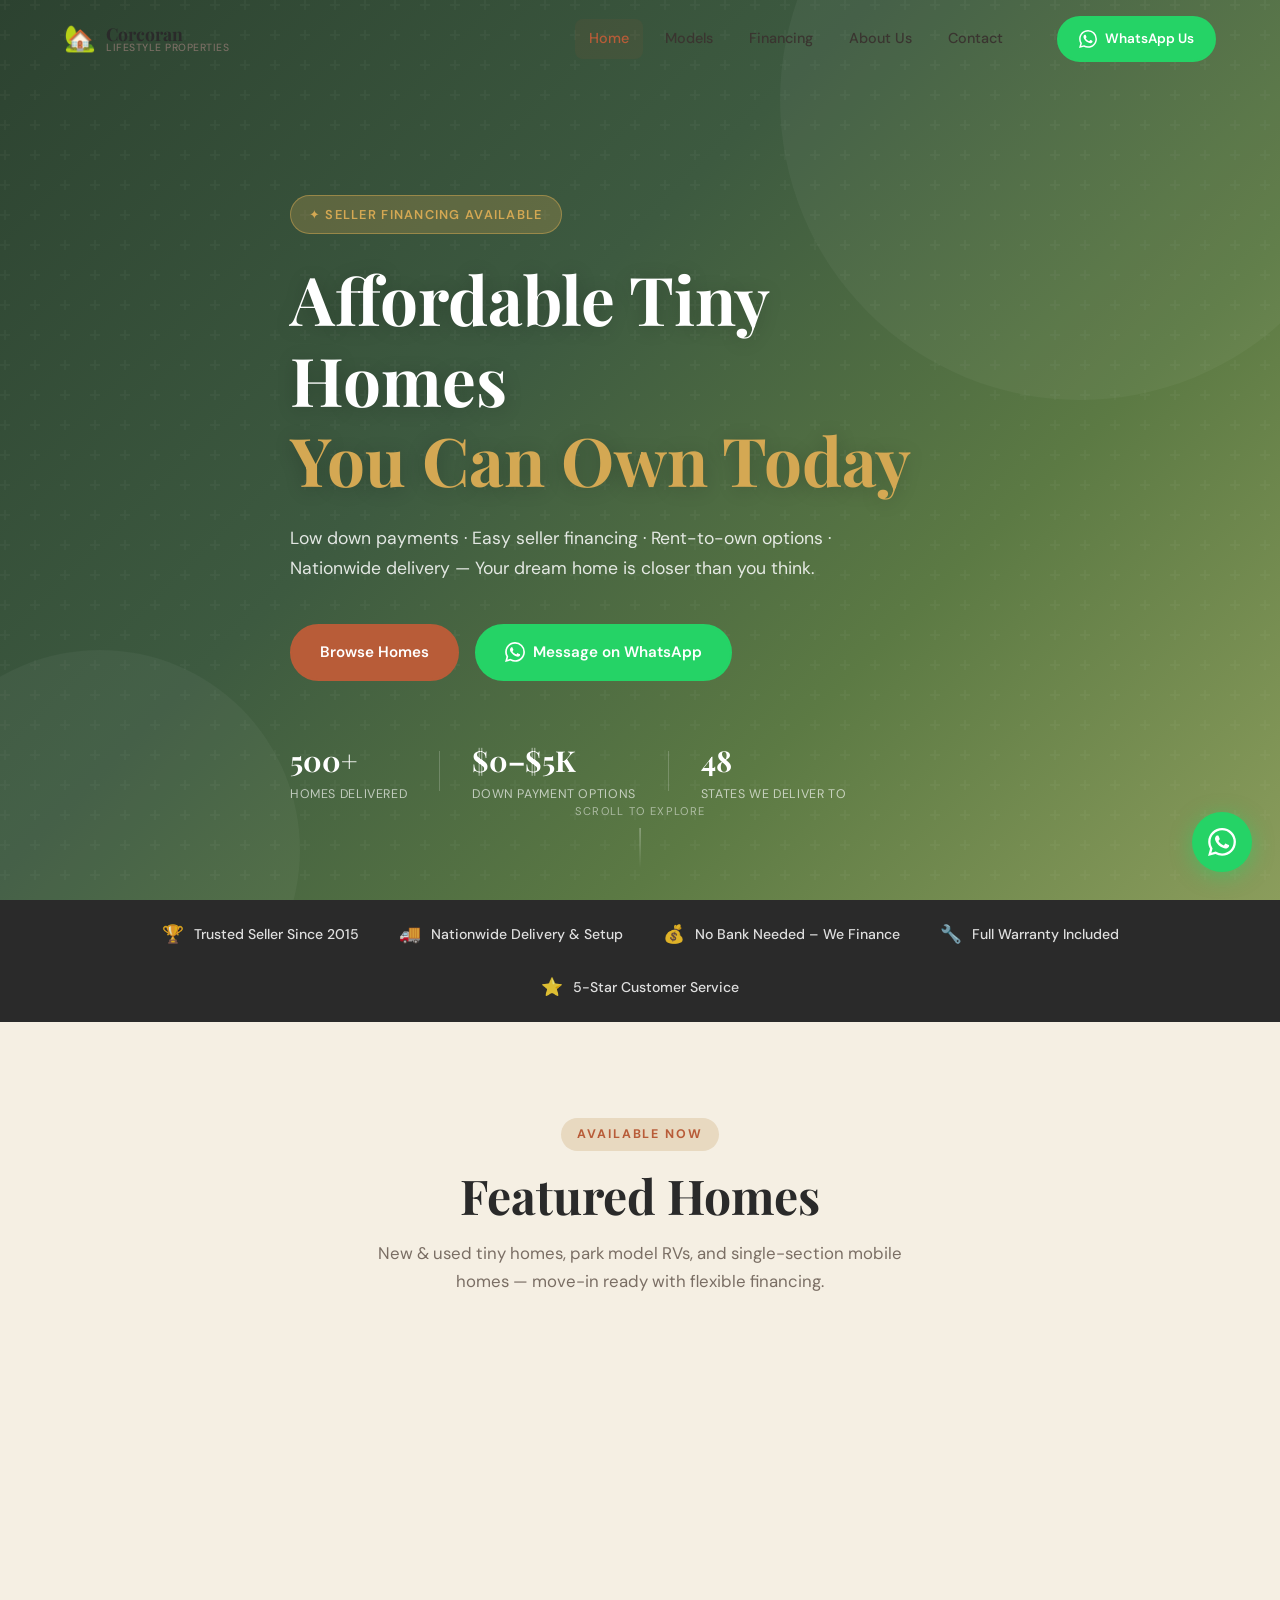
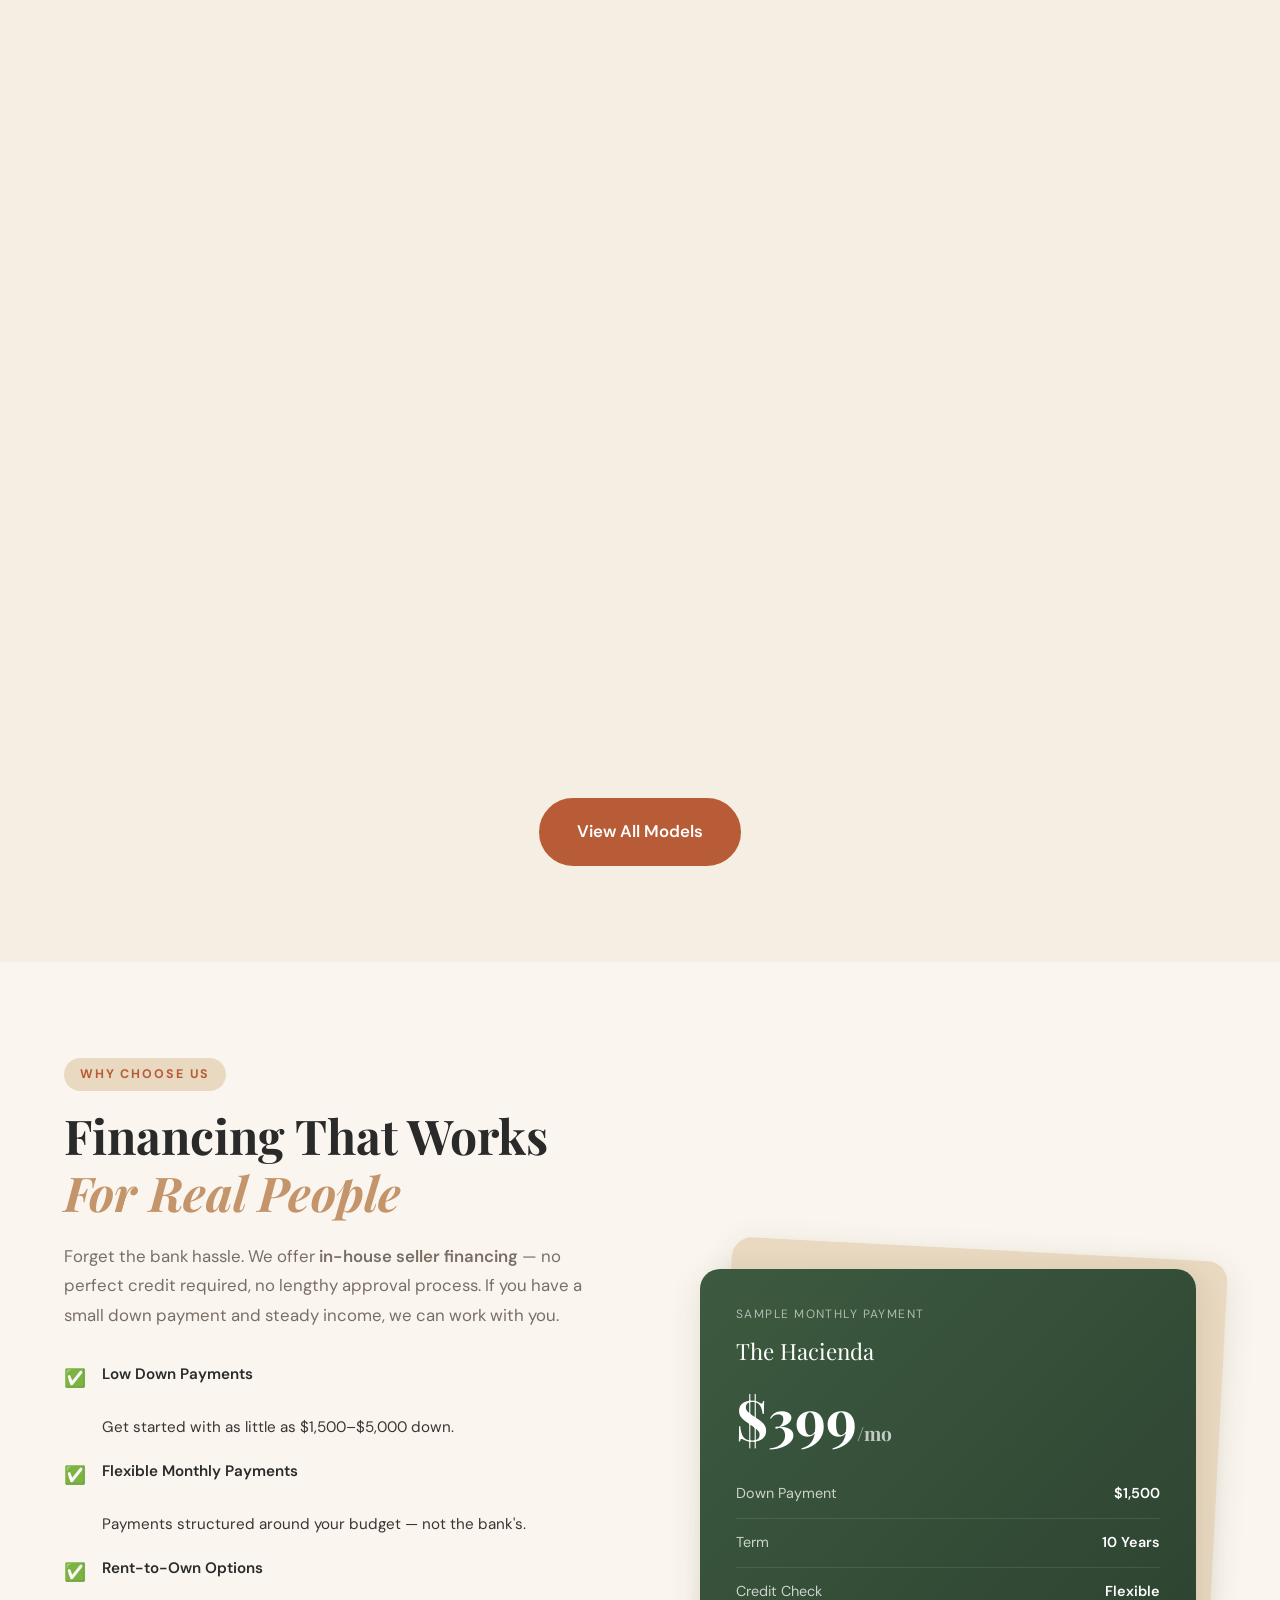
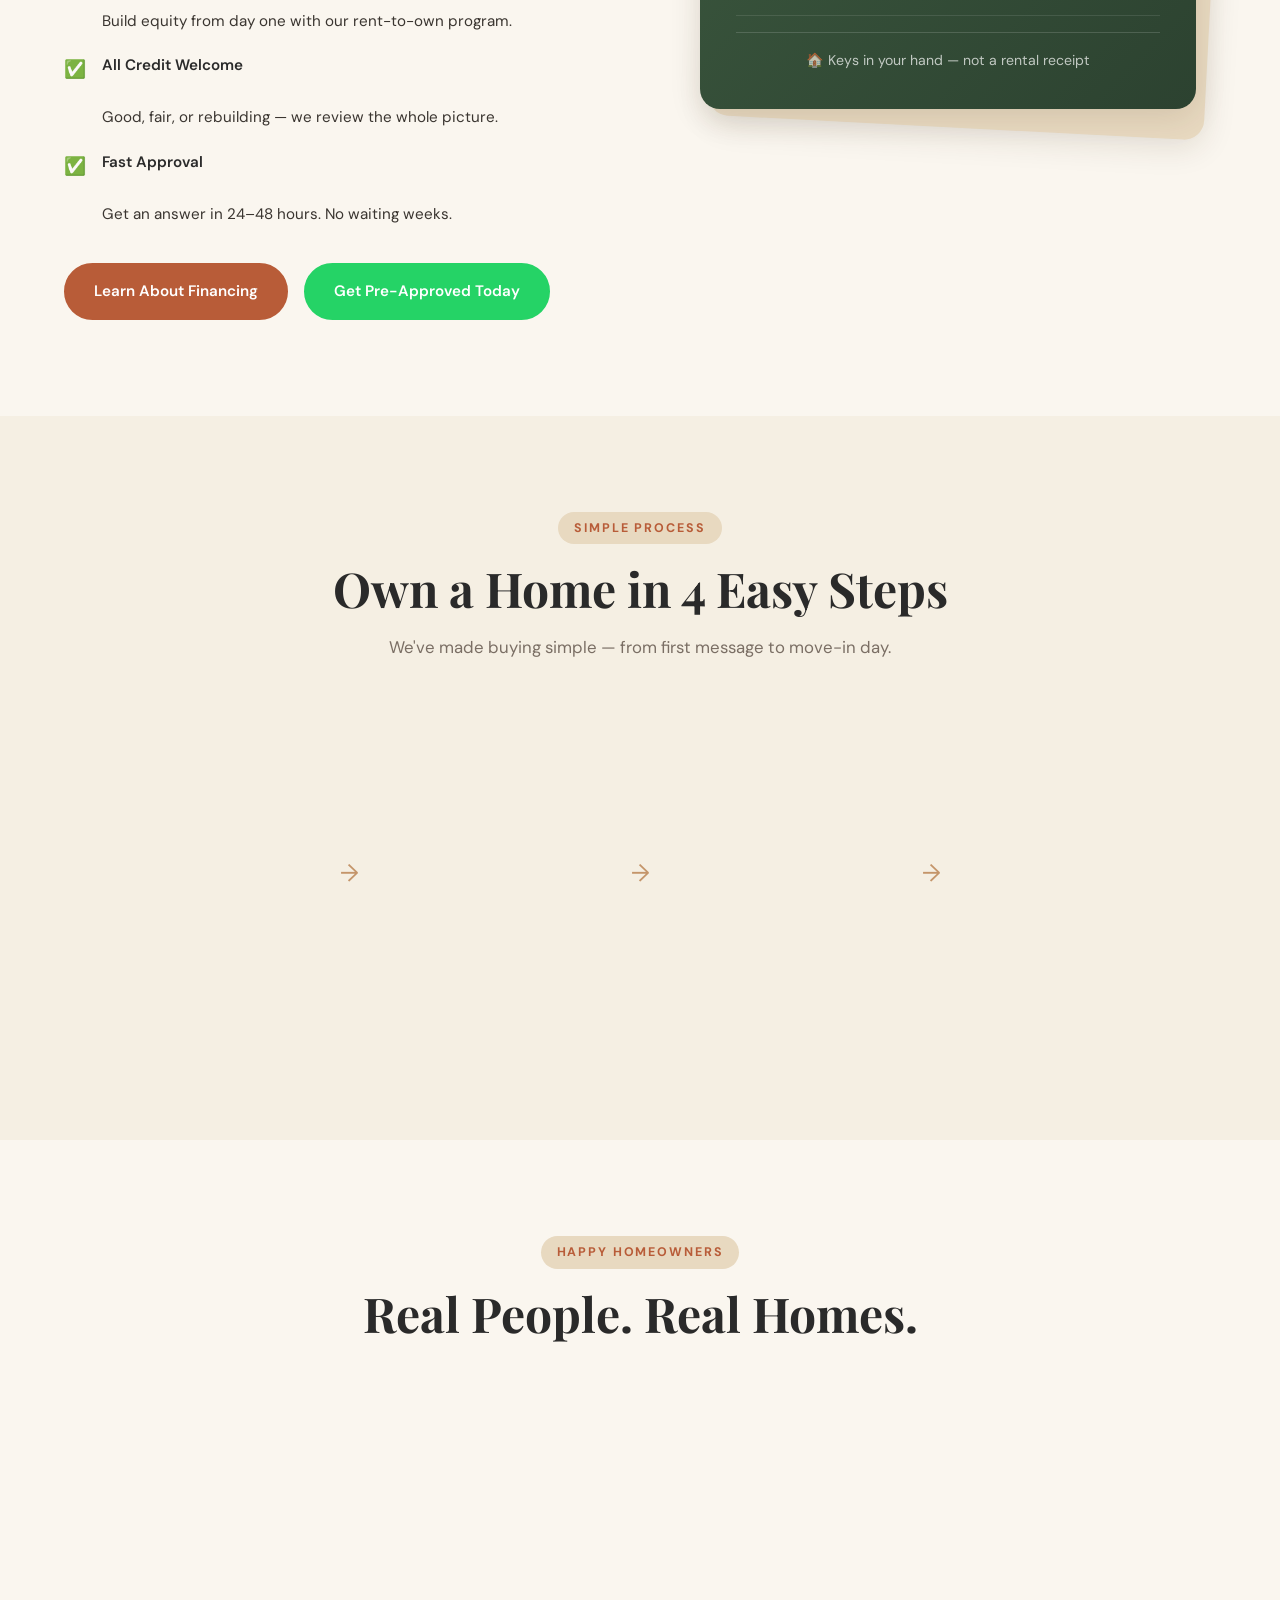
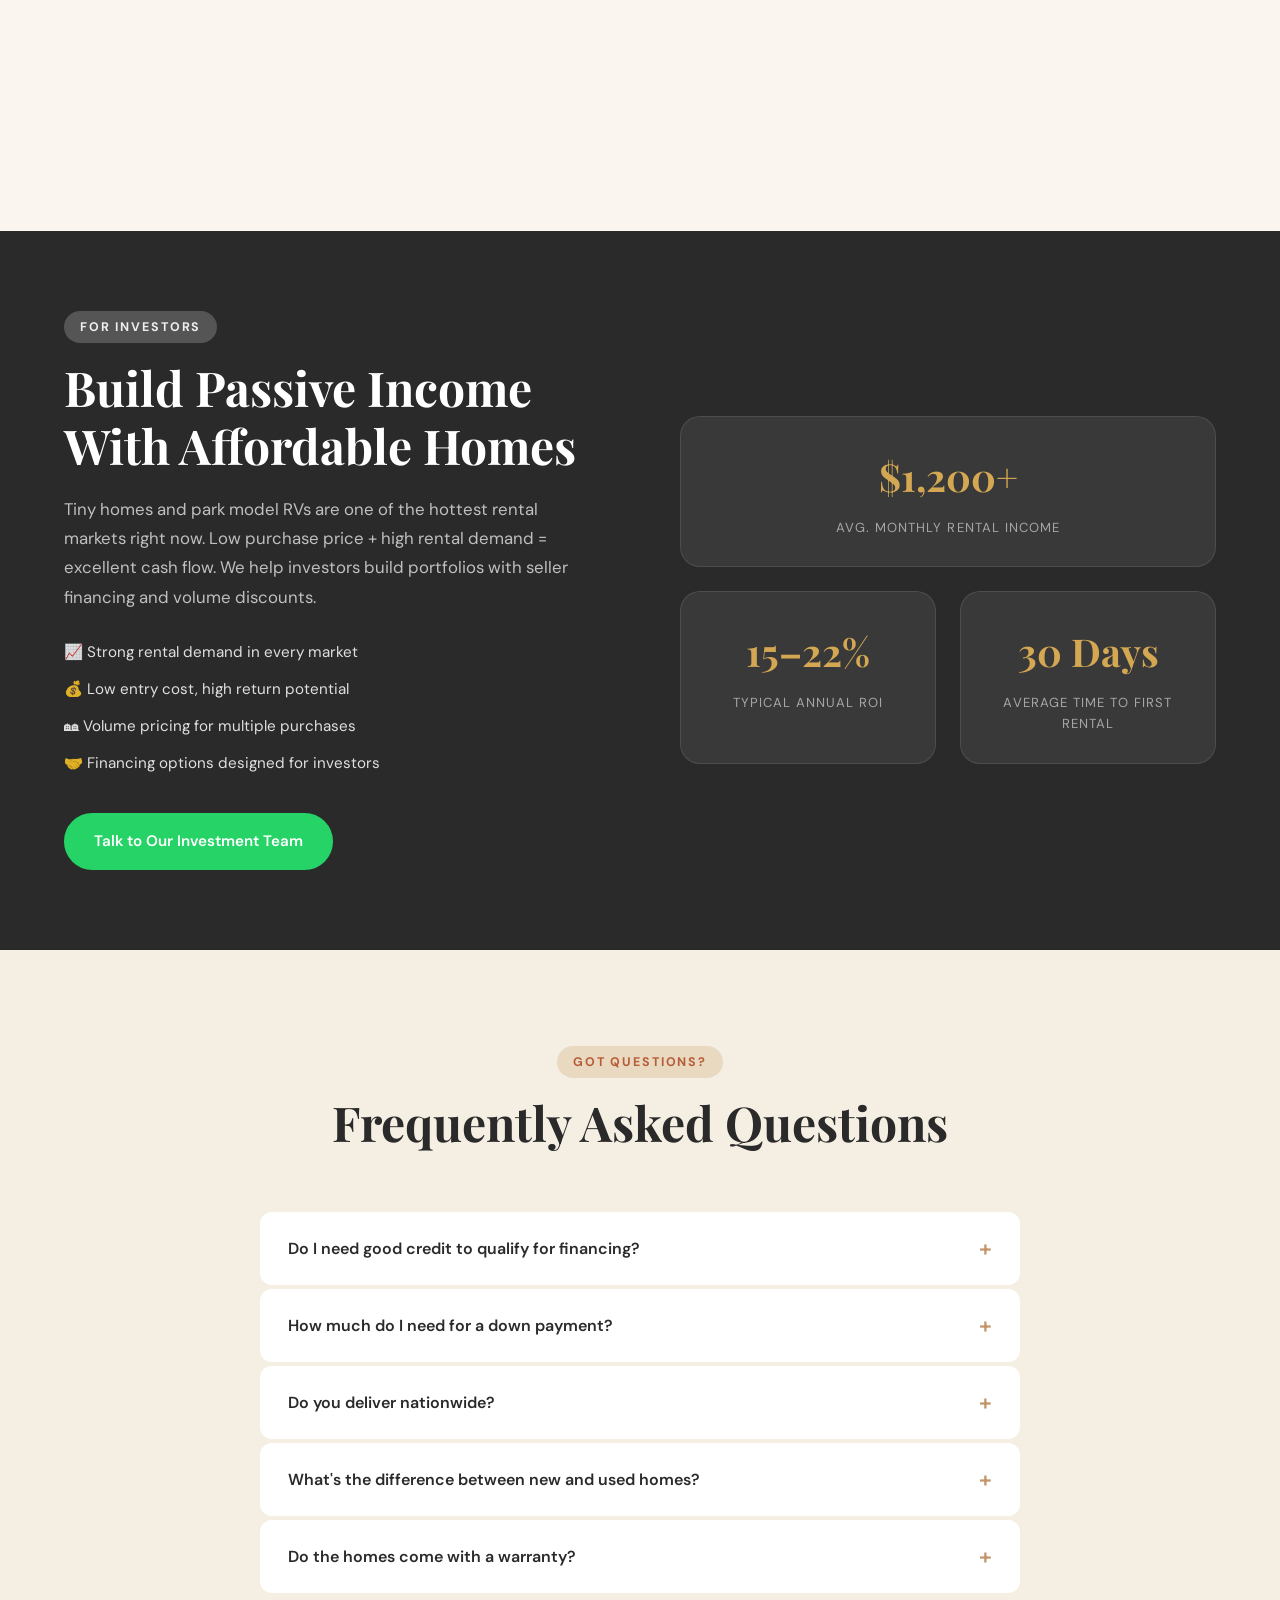
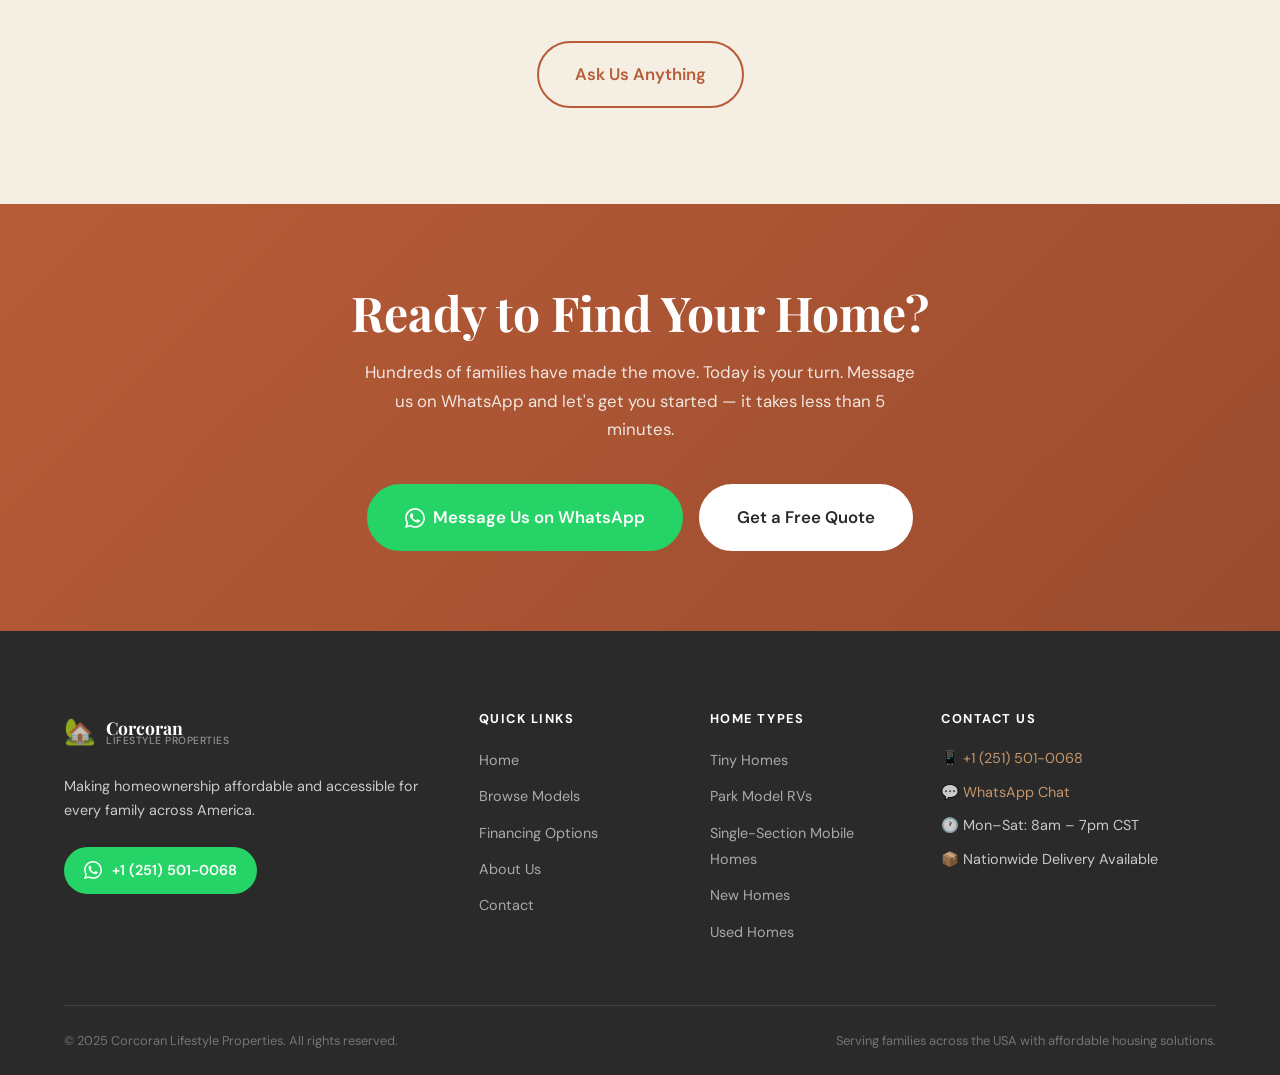
==== index.html @ 529909ed "Rename Index.html to index.html" ====
<!DOCTYPE html>
<html lang="en">
<head>
  <meta charset="UTF-8" />
  <meta name="viewport" content="width=device-width, initial-scale=1.0" />
  <title>Corcoran Lifestyle Properties – Affordable Tiny Homes & Mobile Homes</title>
  <meta name="description" content="Affordable tiny homes, park model RVs, and single-section mobile homes with low down payments, seller financing, and rent-to-own options. Nationwide delivery available." />
  <link rel="preconnect" href="https://fonts.googleapis.com" />
  <link rel="preconnect" href="https://fonts.gstatic.com" crossorigin />
  <link href="https://fonts.googleapis.com/css2?family=Playfair+Display:wght@700;900&family=DM+Sans:wght@300;400;500;600&display=swap" rel="stylesheet" />
  <link rel="stylesheet" href="style.css" />
</head>
<body>

<!-- NAV -->
<header class="nav-header" id="navbar">
  <div class="nav-inner">
    <a href="index.html" class="logo">
      <span class="logo-icon">🏡</span>
      <div class="logo-text">
        <span class="logo-main">Corcoran</span>
        <span class="logo-sub">Lifestyle Properties</span>
      </div>
    </a>
    <nav class="nav-links" id="navLinks">
      <a href="index.html" class="active">Home</a>
      <a href="models.html">Models</a>
      <a href="financing.html">Financing</a>
      <a href="about.html">About Us</a>
      <a href="contact.html">Contact</a>
    </nav>
    <a href="https://wa.me/12515010068" target="_blank" class="btn btn-wa nav-wa">
      <svg viewBox="0 0 24 24" fill="currentColor" width="18" height="18"><path d="M17.472 14.382c-.297-.149-1.758-.867-2.03-.967-.273-.099-.471-.148-.67.15-.197.297-.767.966-.94 1.164-.173.199-.347.223-.644.075-.297-.15-1.255-.463-2.39-1.475-.883-.788-1.48-1.761-1.653-2.059-.173-.297-.018-.458.13-.606.134-.133.298-.347.446-.52.149-.174.198-.298.298-.497.099-.198.05-.371-.025-.52-.075-.149-.669-1.612-.916-2.207-.242-.579-.487-.5-.669-.51-.173-.008-.371-.01-.57-.01-.198 0-.52.074-.792.372-.272.297-1.04 1.016-1.04 2.479 0 1.462 1.065 2.875 1.213 3.074.149.198 2.096 3.2 5.077 4.487.709.306 1.262.489 1.694.625.712.227 1.36.195 1.871.118.571-.085 1.758-.719 2.006-1.413.248-.694.248-1.289.173-1.413-.074-.124-.272-.198-.57-.347m-5.421 7.403h-.004a9.87 9.87 0 01-5.031-1.378l-.361-.214-3.741.982.998-3.648-.235-.374a9.86 9.86 0 01-1.51-5.26c.001-5.45 4.436-9.884 9.888-9.884 2.64 0 5.122 1.03 6.988 2.898a9.825 9.825 0 012.893 6.994c-.003 5.45-4.437 9.884-9.885 9.884m8.413-18.297A11.815 11.815 0 0012.05 0C5.495 0 .16 5.335.157 11.892c0 2.096.547 4.142 1.588 5.945L.057 24l6.305-1.654a11.882 11.882 0 005.683 1.448h.005c6.554 0 11.89-5.335 11.893-11.893a11.821 11.821 0 00-3.48-8.413z"/></svg>
      WhatsApp Us
    </a>
    <button class="hamburger" id="hamburger" aria-label="Menu">
      <span></span><span></span><span></span>
    </button>
  </div>
</header>

<!-- HERO -->
<section class="hero">
  <div class="hero-bg">
    <div class="hero-overlay"></div>
    <div class="hero-shapes">
      <div class="shape shape-1"></div>
      <div class="shape shape-2"></div>
    </div>
  </div>
  <div class="hero-content container">
    <div class="hero-badge">✦ Seller Financing Available</div>
    <h1 class="hero-title">Affordable Tiny Homes<br><span class="accent">You Can Own Today</span></h1>
    <p class="hero-sub">Low down payments · Easy seller financing · Rent-to-own options · Nationwide delivery — Your dream home is closer than you think.</p>
    <div class="hero-ctas">
      <a href="models.html" class="btn btn-primary">Browse Homes</a>
      <a href="https://wa.me/12515010068?text=Hi!%20I%27m%20interested%20in%20a%20home%20from%20Corcoran%20Lifestyle%20Properties." target="_blank" class="btn btn-wa">
        <svg viewBox="0 0 24 24" fill="currentColor" width="20" height="20"><path d="M17.472 14.382c-.297-.149-1.758-.867-2.03-.967-.273-.099-.471-.148-.67.15-.197.297-.767.966-.94 1.164-.173.199-.347.223-.644.075-.297-.15-1.255-.463-2.39-1.475-.883-.788-1.48-1.761-1.653-2.059-.173-.297-.018-.458.13-.606.134-.133.298-.347.446-.52.149-.174.198-.298.298-.497.099-.198.05-.371-.025-.52-.075-.149-.669-1.612-.916-2.207-.242-.579-.487-.5-.669-.51-.173-.008-.371-.01-.57-.01-.198 0-.52.074-.792.372-.272.297-1.04 1.016-1.04 2.479 0 1.462 1.065 2.875 1.213 3.074.149.198 2.096 3.2 5.077 4.487.709.306 1.262.489 1.694.625.712.227 1.36.195 1.871.118.571-.085 1.758-.719 2.006-1.413.248-.694.248-1.289.173-1.413-.074-.124-.272-.198-.57-.347m-5.421 7.403h-.004a9.87 9.87 0 01-5.031-1.378l-.361-.214-3.741.982.998-3.648-.235-.374a9.86 9.86 0 01-1.51-5.26c.001-5.45 4.436-9.884 9.888-9.884 2.64 0 5.122 1.03 6.988 2.898a9.825 9.825 0 012.893 6.994c-.003 5.45-4.437 9.884-9.885 9.884m8.413-18.297A11.815 11.815 0 0012.05 0C5.495 0 .16 5.335.157 11.892c0 2.096.547 4.142 1.588 5.945L.057 24l6.305-1.654a11.882 11.882 0 005.683 1.448h.005c6.554 0 11.89-5.335 11.893-11.893a11.821 11.821 0 00-3.48-8.413z"/></svg>
        Message on WhatsApp
      </a>
    </div>
    <div class="hero-stats">
      <div class="stat"><span class="stat-num">500+</span><span class="stat-label">Homes Delivered</span></div>
      <div class="stat-div"></div>
      <div class="stat"><span class="stat-num">$0–$5K</span><span class="stat-label">Down Payment Options</span></div>
      <div class="stat-div"></div>
      <div class="stat"><span class="stat-num">48</span><span class="stat-label">States We Deliver To</span></div>
    </div>
  </div>
  <div class="hero-scroll">
    <span>Scroll to explore</span>
    <div class="scroll-line"></div>
  </div>
</section>

<!-- TRUST BAR -->
<section class="trust-bar">
  <div class="container trust-grid">
    <div class="trust-item">
      <span class="trust-icon">🏆</span>
      <span>Trusted Seller Since 2015</span>
    </div>
    <div class="trust-item">
      <span class="trust-icon">🚚</span>
      <span>Nationwide Delivery & Setup</span>
    </div>
    <div class="trust-item">
      <span class="trust-icon">💰</span>
      <span>No Bank Needed – We Finance</span>
    </div>
    <div class="trust-item">
      <span class="trust-icon">🔧</span>
      <span>Full Warranty Included</span>
    </div>
    <div class="trust-item">
      <span class="trust-icon">⭐</span>
      <span>5-Star Customer Service</span>
    </div>
  </div>
</section>

<!-- FEATURED MODELS -->
<section class="section featured-section">
  <div class="container">
    <div class="section-header">
      <div class="section-tag">Available Now</div>
      <h2 class="section-title">Featured Homes</h2>
      <p class="section-sub">New & used tiny homes, park model RVs, and single-section mobile homes — move-in ready with flexible financing.</p>
    </div>
    <div class="models-grid">

      <div class="model-card" data-aos>
        <div class="model-img hacienda">
          <div class="model-badge">🔥 Best Seller</div>
          <div class="model-tag">Park Model RV</div>
        </div>
        <div class="model-body">
          <h3 class="model-name">The Hacienda</h3>
          <div class="model-specs">
            <span>📐 400 sq ft</span>
            <span>🛏 1–2 Bed</span>
            <span>🚿 1 Bath</span>
          </div>
          <div class="model-price-row">
            <div>
              <div class="model-price">From $42,900</div>
              <div class="model-finance">As low as <strong>$399/mo</strong></div>
            </div>
            <div class="model-down">$1,500 Down</div>
          </div>
          <a href="models.html#hacienda" class="btn btn-outline w-full">View Details</a>
        </div>
      </div>

      <div class="model-card" data-aos>
        <div class="model-img summit">
          <div class="model-badge new">✨ New Arrival</div>
          <div class="model-tag">Tiny Home</div>
        </div>
        <div class="model-body">
          <h3 class="model-name">The Summit</h3>
          <div class="model-specs">
            <span>📐 560 sq ft</span>
            <span>🛏 2 Bed</span>
            <span>🚿 1 Bath</span>
          </div>
          <div class="model-price-row">
            <div>
              <div class="model-price">From $59,500</div>
              <div class="model-finance">As low as <strong>$549/mo</strong></div>
            </div>
            <div class="model-down">$2,000 Down</div>
          </div>
          <a href="models.html#summit" class="btn btn-outline w-full">View Details</a>
        </div>
      </div>

      <div class="model-card" data-aos>
        <div class="model-img dream">
          <div class="model-tag">Tiny Home</div>
        </div>
        <div class="model-body">
          <h3 class="model-name">Dream Dwelling / Tannehill</h3>
          <div class="model-specs">
            <span>📐 480 sq ft</span>
            <span>🛏 1–2 Bed</span>
            <span>🚿 1 Bath</span>
          </div>
          <div class="model-price-row">
            <div>
              <div class="model-price">From $49,900</div>
              <div class="model-finance">As low as <strong>$459/mo</strong></div>
            </div>
            <div class="model-down">$1,500 Down</div>
          </div>
          <a href="models.html#dream" class="btn btn-outline w-full">View Details</a>
        </div>
      </div>

      <div class="model-card" data-aos>
        <div class="model-img sedona">
          <div class="model-badge deal">💎 Great Value</div>
          <div class="model-tag">Mobile Home</div>
        </div>
        <div class="model-body">
          <h3 class="model-name">Sedona</h3>
          <div class="model-specs">
            <span>📐 720 sq ft</span>
            <span>🛏 2–3 Bed</span>
            <span>🚿 2 Bath</span>
          </div>
          <div class="model-price-row">
            <div>
              <div class="model-price">From $74,900</div>
              <div class="model-finance">As low as <strong>$699/mo</strong></div>
            </div>
            <div class="model-down">$3,000 Down</div>
          </div>
          <a href="models.html#sedona" class="btn btn-outline w-full">View Details</a>
        </div>
      </div>

      <div class="model-card" data-aos>
        <div class="model-img haven">
          <div class="model-tag">Mobile Home</div>
        </div>
        <div class="model-body">
          <h3 class="model-name">Grand Haven 2</h3>
          <div class="model-specs">
            <span>📐 840 sq ft</span>
            <span>🛏 3 Bed</span>
            <span>🚿 2 Bath</span>
          </div>
          <div class="model-price-row">
            <div>
              <div class="model-price">From $89,900</div>
              <div class="model-finance">As low as <strong>$849/mo</strong></div>
            </div>
            <div class="model-down">$4,000 Down</div>
          </div>
          <a href="models.html#haven" class="btn btn-outline w-full">View Details</a>
        </div>
      </div>

      <div class="model-card cta-card" data-aos>
        <div class="cta-card-inner">
          <div class="cta-icon">🏡</div>
          <h3>Don't See What You Need?</h3>
          <p>We have more inventory and can source custom models. Message us and we'll find your perfect home.</p>
          <a href="https://wa.me/12515010068?text=Hi!%20I%27d%20like%20to%20see%20more%20home%20options." target="_blank" class="btn btn-wa">Chat on WhatsApp</a>
        </div>
      </div>

    </div>
    <div class="section-cta">
      <a href="models.html" class="btn btn-primary btn-lg">View All Models</a>
    </div>
  </div>
</section>

<!-- WHY SELLER FINANCE -->
<section class="section finance-section">
  <div class="container">
    <div class="finance-grid">
      <div class="finance-text">
        <div class="section-tag">Why Choose Us</div>
        <h2 class="section-title">Financing That Works<br><em>For Real People</em></h2>
        <p>Forget the bank hassle. We offer <strong>in-house seller financing</strong> — no perfect credit required, no lengthy approval process. If you have a small down payment and steady income, we can work with you.</p>
        <ul class="finance-list">
          <li>
            <span class="fi-icon">✅</span>
            <div><strong>Low Down Payments</strong><br>Get started with as little as $1,500–$5,000 down.</div>
          </li>
          <li>
            <span class="fi-icon">✅</span>
            <div><strong>Flexible Monthly Payments</strong><br>Payments structured around your budget — not the bank's.</div>
          </li>
          <li>
            <span class="fi-icon">✅</span>
            <div><strong>Rent-to-Own Options</strong><br>Build equity from day one with our rent-to-own program.</div>
          </li>
          <li>
            <span class="fi-icon">✅</span>
            <div><strong>All Credit Welcome</strong><br>Good, fair, or rebuilding — we review the whole picture.</div>
          </li>
          <li>
            <span class="fi-icon">✅</span>
            <div><strong>Fast Approval</strong><br>Get an answer in 24–48 hours. No waiting weeks.</div>
          </li>
        </ul>
        <div class="finance-ctas">
          <a href="financing.html" class="btn btn-primary">Learn About Financing</a>
          <a href="https://wa.me/12515010068?text=Hi!%20I%27d%20like%20to%20get%20pre-approved." target="_blank" class="btn btn-wa">Get Pre-Approved Today</a>
        </div>
      </div>
      <div class="finance-visual">
        <div class="finance-card-stack">
          <div class="fc fc-back"></div>
          <div class="fc fc-main">
            <div class="fc-label">Sample Monthly Payment</div>
            <div class="fc-home">The Hacienda</div>
            <div class="fc-amount">$399<span>/mo</span></div>
            <div class="fc-row"><span>Down Payment</span><strong>$1,500</strong></div>
            <div class="fc-row"><span>Term</span><strong>10 Years</strong></div>
            <div class="fc-row"><span>Credit Check</span><strong>Flexible</strong></div>
            <div class="fc-divider"></div>
            <div class="fc-note">🏠 Keys in your hand — not a rental receipt</div>
          </div>
        </div>
      </div>
    </div>
  </div>
</section>

<!-- HOW IT WORKS -->
<section class="section how-section">
  <div class="container">
    <div class="section-header">
      <div class="section-tag">Simple Process</div>
      <h2 class="section-title">Own a Home in 4 Easy Steps</h2>
      <p class="section-sub">We've made buying simple — from first message to move-in day.</p>
    </div>
    <div class="steps-grid">
      <div class="step" data-aos>
        <div class="step-num">01</div>
        <div class="step-icon">💬</div>
        <h3>Message Us</h3>
        <p>Reach out on WhatsApp or fill out our contact form. Tell us your budget and what you're looking for.</p>
      </div>
      <div class="step-arrow">→</div>
      <div class="step" data-aos>
        <div class="step-num">02</div>
        <div class="step-icon">🏡</div>
        <h3>Choose Your Home</h3>
        <p>Browse our inventory or let us source your ideal model. We'll walk you through every option.</p>
      </div>
      <div class="step-arrow">→</div>
      <div class="step" data-aos>
        <div class="step-num">03</div>
        <div class="step-icon">📝</div>
        <h3>Get Approved</h3>
        <p>Quick and easy approval process. We work with all credit situations and get back to you fast.</p>
      </div>
      <div class="step-arrow">→</div>
      <div class="step" data-aos>
        <div class="step-num">04</div>
        <div class="step-icon">🚚</div>
        <h3>Delivery & Move In</h3>
        <p>We handle delivery and setup. Your home arrives ready for you to move in and start living.</p>
      </div>
    </div>
  </div>
</section>

<!-- TESTIMONIALS -->
<section class="section testimonials-section">
  <div class="container">
    <div class="section-header">
      <div class="section-tag">Happy Homeowners</div>
      <h2 class="section-title">Real People. Real Homes.</h2>
    </div>
    <div class="testimonials-grid">
      <div class="tcard" data-aos>
        <div class="tcard-stars">★★★★★</div>
        <p class="tcard-text">"I never thought I could own a home with my credit situation. Corcoran worked with me, got me a great monthly payment, and my Hacienda was delivered in 3 weeks. Life-changing!"</p>
        <div class="tcard-author">
          <div class="tcard-avatar">MR</div>
          <div>
            <strong>Maria R.</strong>
            <span>First-Time Homeowner, Texas</span>
          </div>
        </div>
      </div>
      <div class="tcard" data-aos>
        <div class="tcard-stars">★★★★★</div>
        <p class="tcard-text">"Bought two homes from Corcoran for rental income. The seller financing made it possible to invest without a big bank loan. Already cash-flowing! The team is amazing."</p>
        <div class="tcard-author">
          <div class="tcard-avatar">DJ</div>
          <div>
            <strong>Derek J.</strong>
            <span>Real Estate Investor, Florida</span>
          </div>
        </div>
      </div>
      <div class="tcard" data-aos>
        <div class="tcard-stars">★★★★★</div>
        <p class="tcard-text">"The rent-to-own program was perfect for our family. We put down $2,000 and moved into our Summit model the same month. Couldn't be happier with how smooth the process was."</p>
        <div class="tcard-author">
          <div class="tcard-avatar">SL</div>
          <div>
            <strong>Sarah L.</strong>
            <span>Family of 4, Alabama</span>
          </div>
        </div>
      </div>
    </div>
  </div>
</section>

<!-- INVESTOR CALLOUT -->
<section class="section investor-section">
  <div class="container">
    <div class="investor-inner">
      <div class="investor-content">
        <div class="section-tag light">For Investors</div>
        <h2>Build Passive Income<br>With Affordable Homes</h2>
        <p>Tiny homes and park model RVs are one of the hottest rental markets right now. Low purchase price + high rental demand = excellent cash flow. We help investors build portfolios with seller financing and volume discounts.</p>
        <ul class="investor-list">
          <li>📈 Strong rental demand in every market</li>
          <li>💰 Low entry cost, high return potential</li>
          <li>🏘 Volume pricing for multiple purchases</li>
          <li>🤝 Financing options designed for investors</li>
        </ul>
        <a href="https://wa.me/12515010068?text=Hi!%20I%27m%20an%20investor%20interested%20in%20multiple%20homes." target="_blank" class="btn btn-wa">Talk to Our Investment Team</a>
      </div>
      <div class="investor-nums">
        <div class="inv-num">
          <div class="inv-val">$1,200+</div>
          <div class="inv-label">Avg. Monthly Rental Income</div>
        </div>
        <div class="inv-num">
          <div class="inv-val">15–22%</div>
          <div class="inv-label">Typical Annual ROI</div>
        </div>
        <div class="inv-num">
          <div class="inv-val">30 Days</div>
          <div class="inv-label">Average Time to First Rental</div>
        </div>
      </div>
    </div>
  </div>
</section>

<!-- FAQ SNIPPET -->
<section class="section faq-section">
  <div class="container">
    <div class="section-header">
      <div class="section-tag">Got Questions?</div>
      <h2 class="section-title">Frequently Asked Questions</h2>
    </div>
    <div class="faq-list">
      <div class="faq-item">
        <button class="faq-q">Do I need good credit to qualify for financing?</button>
        <div class="faq-a">No! We welcome all credit situations — good, fair, or rebuilding. We look at your full financial picture, not just a credit score. Many of our happiest customers started with challenged credit.</div>
      </div>
      <div class="faq-item">
        <button class="faq-q">How much do I need for a down payment?</button>
        <div class="faq-a">Down payments typically start at $1,500 to $5,000 depending on the model and purchase price. We also offer rent-to-own programs where applicable. Contact us to discuss your specific situation.</div>
      </div>
      <div class="faq-item">
        <button class="faq-q">Do you deliver nationwide?</button>
        <div class="faq-a">Yes! We deliver to 48 states across the USA. Our team handles all the logistics — delivery, placement, and setup — so you don't have to worry about a thing.</div>
      </div>
      <div class="faq-item">
        <button class="faq-q">What's the difference between new and used homes?</button>
        <div class="faq-a">New homes come with full manufacturer warranties and the latest features. Used homes offer great value at lower price points — all our used homes are inspected and reconditioned before sale. Both can be financed through us.</div>
      </div>
      <div class="faq-item">
        <button class="faq-q">Do the homes come with a warranty?</button>
        <div class="faq-a">Yes. New homes include manufacturer warranties covering structure, systems, and appliances. We also provide our own Corcoran quality guarantee on every home we sell.</div>
      </div>
    </div>
    <div class="section-cta">
      <a href="contact.html" class="btn btn-outline btn-lg">Ask Us Anything</a>
    </div>
  </div>
</section>

<!-- CTA BANNER -->
<section class="cta-banner">
  <div class="container">
    <div class="cta-banner-inner">
      <h2>Ready to Find Your Home?</h2>
      <p>Hundreds of families have made the move. Today is your turn. Message us on WhatsApp and let's get you started — it takes less than 5 minutes.</p>
      <div class="cta-banner-btns">
        <a href="https://wa.me/12515010068?text=Hi!%20I%27m%20ready%20to%20find%20my%20home%20with%20Corcoran%20Lifestyle%20Properties." target="_blank" class="btn btn-wa btn-lg">
          <svg viewBox="0 0 24 24" fill="currentColor" width="20" height="20"><path d="M17.472 14.382c-.297-.149-1.758-.867-2.03-.967-.273-.099-.471-.148-.67.15-.197.297-.767.966-.94 1.164-.173.199-.347.223-.644.075-.297-.15-1.255-.463-2.39-1.475-.883-.788-1.48-1.761-1.653-2.059-.173-.297-.018-.458.13-.606.134-.133.298-.347.446-.52.149-.174.198-.298.298-.497.099-.198.05-.371-.025-.52-.075-.149-.669-1.612-.916-2.207-.242-.579-.487-.5-.669-.51-.173-.008-.371-.01-.57-.01-.198 0-.52.074-.792.372-.272.297-1.04 1.016-1.04 2.479 0 1.462 1.065 2.875 1.213 3.074.149.198 2.096 3.2 5.077 4.487.709.306 1.262.489 1.694.625.712.227 1.36.195 1.871.118.571-.085 1.758-.719 2.006-1.413.248-.694.248-1.289.173-1.413-.074-.124-.272-.198-.57-.347m-5.421 7.403h-.004a9.87 9.87 0 01-5.031-1.378l-.361-.214-3.741.982.998-3.648-.235-.374a9.86 9.86 0 01-1.51-5.26c.001-5.45 4.436-9.884 9.888-9.884 2.64 0 5.122 1.03 6.988 2.898a9.825 9.825 0 012.893 6.994c-.003 5.45-4.437 9.884-9.885 9.884m8.413-18.297A11.815 11.815 0 0012.05 0C5.495 0 .16 5.335.157 11.892c0 2.096.547 4.142 1.588 5.945L.057 24l6.305-1.654a11.882 11.882 0 005.683 1.448h.005c6.554 0 11.89-5.335 11.893-11.893a11.821 11.821 0 00-3.48-8.413z"/></svg>
          Message Us on WhatsApp
        </a>
        <a href="contact.html" class="btn btn-light btn-lg">Get a Free Quote</a>
      </div>
    </div>
  </div>
</section>

<!-- FOOTER -->
<footer class="footer">
  <div class="container">
    <div class="footer-grid">
      <div class="footer-brand">
        <a href="index.html" class="logo">
          <span class="logo-icon">🏡</span>
          <div class="logo-text">
            <span class="logo-main">Corcoran</span>
            <span class="logo-sub">Lifestyle Properties</span>
          </div>
        </a>
        <p>Making homeownership affordable and accessible for every family across America.</p>
        <a href="https://wa.me/12515010068" target="_blank" class="footer-wa">
          <svg viewBox="0 0 24 24" fill="currentColor" width="18" height="18"><path d="M17.472 14.382c-.297-.149-1.758-.867-2.03-.967-.273-.099-.471-.148-.67.15-.197.297-.767.966-.94 1.164-.173.199-.347.223-.644.075-.297-.15-1.255-.463-2.39-1.475-.883-.788-1.48-1.761-1.653-2.059-.173-.297-.018-.458.13-.606.134-.133.298-.347.446-.52.149-.174.198-.298.298-.497.099-.198.05-.371-.025-.52-.075-.149-.669-1.612-.916-2.207-.242-.579-.487-.5-.669-.51-.173-.008-.371-.01-.57-.01-.198 0-.52.074-.792.372-.272.297-1.04 1.016-1.04 2.479 0 1.462 1.065 2.875 1.213 3.074.149.198 2.096 3.2 5.077 4.487.709.306 1.262.489 1.694.625.712.227 1.36.195 1.871.118.571-.085 1.758-.719 2.006-1.413.248-.694.248-1.289.173-1.413-.074-.124-.272-.198-.57-.347m-5.421 7.403h-.004a9.87 9.87 0 01-5.031-1.378l-.361-.214-3.741.982.998-3.648-.235-.374a9.86 9.86 0 01-1.51-5.26c.001-5.45 4.436-9.884 9.888-9.884 2.64 0 5.122 1.03 6.988 2.898a9.825 9.825 0 012.893 6.994c-.003 5.45-4.437 9.884-9.885 9.884m8.413-18.297A11.815 11.815 0 0012.05 0C5.495 0 .16 5.335.157 11.892c0 2.096.547 4.142 1.588 5.945L.057 24l6.305-1.654a11.882 11.882 0 005.683 1.448h.005c6.554 0 11.89-5.335 11.893-11.893a11.821 11.821 0 00-3.48-8.413z"/></svg>
          +1 (251) 501-0068
        </a>
      </div>
      <div class="footer-links">
        <h4>Quick Links</h4>
        <ul>
          <li><a href="index.html">Home</a></li>
          <li><a href="models.html">Browse Models</a></li>
          <li><a href="financing.html">Financing Options</a></li>
          <li><a href="about.html">About Us</a></li>
          <li><a href="contact.html">Contact</a></li>
        </ul>
      </div>
      <div class="footer-links">
        <h4>Home Types</h4>
        <ul>
          <li><a href="models.html">Tiny Homes</a></li>
          <li><a href="models.html">Park Model RVs</a></li>
          <li><a href="models.html">Single-Section Mobile Homes</a></li>
          <li><a href="models.html">New Homes</a></li>
          <li><a href="models.html">Used Homes</a></li>
        </ul>
      </div>
      <div class="footer-contact">
        <h4>Contact Us</h4>
        <p>📱 <a href="tel:+12515010068">+1 (251) 501-0068</a></p>
        <p>💬 <a href="https://wa.me/12515010068" target="_blank">WhatsApp Chat</a></p>
        <p>🕐 Mon–Sat: 8am – 7pm CST</p>
        <p>📦 Nationwide Delivery Available</p>
      </div>
    </div>
    <div class="footer-bottom">
      <p>© 2025 Corcoran Lifestyle Properties. All rights reserved.</p>
      <p>Serving families across the USA with affordable housing solutions.</p>
    </div>
  </div>
</footer>

<!-- WhatsApp Float -->
<a href="https://wa.me/12515010068?text=Hi!%20I%27m%20interested%20in%20a%20home%20from%20Corcoran%20Lifestyle%20Properties." target="_blank" class="wa-float" aria-label="Chat on WhatsApp">
  <svg viewBox="0 0 24 24" fill="currentColor" width="28" height="28"><path d="M17.472 14.382c-.297-.149-1.758-.867-2.03-.967-.273-.099-.471-.148-.67.15-.197.297-.767.966-.94 1.164-.173.199-.347.223-.644.075-.297-.15-1.255-.463-2.39-1.475-.883-.788-1.48-1.761-1.653-2.059-.173-.297-.018-.458.13-.606.134-.133.298-.347.446-.52.149-.174.198-.298.298-.497.099-.198.05-.371-.025-.52-.075-.149-.669-1.612-.916-2.207-.242-.579-.487-.5-.669-.51-.173-.008-.371-.01-.57-.01-.198 0-.52.074-.792.372-.272.297-1.04 1.016-1.04 2.479 0 1.462 1.065 2.875 1.213 3.074.149.198 2.096 3.2 5.077 4.487.709.306 1.262.489 1.694.625.712.227 1.36.195 1.871.118.571-.085 1.758-.719 2.006-1.413.248-.694.248-1.289.173-1.413-.074-.124-.272-.198-.57-.347m-5.421 7.403h-.004a9.87 9.87 0 01-5.031-1.378l-.361-.214-3.741.982.998-3.648-.235-.374a9.86 9.86 0 01-1.51-5.26c.001-5.45 4.436-9.884 9.888-9.884 2.64 0 5.122 1.03 6.988 2.898a9.825 9.825 0 012.893 6.994c-.003 5.45-4.437 9.884-9.885 9.884m8.413-18.297A11.815 11.815 0 0012.05 0C5.495 0 .16 5.335.157 11.892c0 2.096.547 4.142 1.588 5.945L.057 24l6.305-1.654a11.882 11.882 0 005.683 1.448h.005c6.554 0 11.89-5.335 11.893-11.893a11.821 11.821 0 00-3.48-8.413z"/></svg>
  <span class="wa-float-tooltip">Chat with us!</span>
</a>

<script src="main.js"></script>
</body>
</html>
---- style.css ----
/* ==============================
   CORCORAN LIFESTYLE PROPERTIES
   Main Stylesheet
   ============================== */

/* CSS VARIABLES */
:root {
  --cream:     #FAF6EF;
  --warm-bg:   #F5EFE3;
  --sand:      #E8D9C0;
  --clay:      #C4956A;
  --rust:      #B85C38;
  --forest:    #3D5A40;
  --dark-green:#2C4230;
  --charcoal:  #2A2A2A;
  --text:      #3A3530;
  --text-muted:#7A6E64;
  --white:     #FFFFFF;
  --wa-green:  #25D366;
  --wa-dark:   #128C7E;
  --gold:      #D4A853;

  --font-display: 'Playfair Display', Georgia, serif;
  --font-body:    'DM Sans', system-ui, sans-serif;

  --shadow-sm: 0 2px 8px rgba(60,40,20,0.08);
  --shadow-md: 0 8px 32px rgba(60,40,20,0.12);
  --shadow-lg: 0 16px 56px rgba(60,40,20,0.18);

  --radius:    12px;
  --radius-lg: 20px;
  --transition: 0.3s cubic-bezier(0.4,0,0.2,1);
}

/* RESET & BASE */
*, *::before, *::after { box-sizing: border-box; margin: 0; padding: 0; }

html { scroll-behavior: smooth; font-size: 16px; }

body {
  font-family: var(--font-body);
  background: var(--cream);
  color: var(--text);
  line-height: 1.65;
  overflow-x: hidden;
}

img { max-width: 100%; display: block; }
a { text-decoration: none; color: inherit; }
ul { list-style: none; }

.container {
  max-width: 1200px;
  margin: 0 auto;
  padding: 0 24px;
}

.section { padding: 96px 0; }

/* TYPOGRAPHY */
h1, h2, h3, h4 { font-family: var(--font-display); line-height: 1.2; }
h1 { font-size: clamp(2.4rem, 6vw, 4.2rem); }
h2 { font-size: clamp(1.8rem, 4vw, 3rem); }
h3 { font-size: clamp(1.2rem, 2.5vw, 1.5rem); }

em { font-style: italic; color: var(--clay); }
strong { font-weight: 600; }

.accent { color: var(--rust); }

/* BUTTONS */
.btn {
  display: inline-flex;
  align-items: center;
  gap: 8px;
  padding: 14px 28px;
  border-radius: 50px;
  font-family: var(--font-body);
  font-size: 0.95rem;
  font-weight: 600;
  cursor: pointer;
  transition: var(--transition);
  border: 2px solid transparent;
  white-space: nowrap;
}

.btn-primary {
  background: var(--rust);
  color: var(--white);
  border-color: var(--rust);
}
.btn-primary:hover { background: #9A4C2E; border-color: #9A4C2E; transform: translateY(-2px); box-shadow: 0 8px 24px rgba(184,92,56,0.35); }

.btn-wa {
  background: var(--wa-green);
  color: var(--white);
  border-color: var(--wa-green);
}
.btn-wa:hover { background: var(--wa-dark); border-color: var(--wa-dark); transform: translateY(-2px); box-shadow: 0 8px 24px rgba(37,211,102,0.35); }

.btn-outline {
  background: transparent;
  color: var(--rust);
  border-color: var(--rust);
}
.btn-outline:hover { background: var(--rust); color: var(--white); transform: translateY(-2px); }

.btn-light {
  background: var(--white);
  color: var(--charcoal);
  border-color: var(--white);
}
.btn-light:hover { background: var(--cream); transform: translateY(-2px); }

.btn-lg { padding: 18px 36px; font-size: 1.05rem; }
.w-full { width: 100%; justify-content: center; }

/* SECTION HEADER */
.section-header { text-align: center; margin-bottom: 60px; }
.section-tag {
  display: inline-block;
  background: var(--sand);
  color: var(--rust);
  font-size: 0.78rem;
  font-weight: 700;
  letter-spacing: 0.15em;
  text-transform: uppercase;
  padding: 6px 16px;
  border-radius: 50px;
  margin-bottom: 16px;
}
.section-tag.light { background: rgba(255,255,255,0.2); color: rgba(255,255,255,0.9); }
.section-title { color: var(--charcoal); margin-bottom: 16px; }
.section-sub { color: var(--text-muted); max-width: 580px; margin: 0 auto; font-size: 1.05rem; }
.section-cta { text-align: center; margin-top: 48px; }

/* ========================
   NAVIGATION
   ======================== */
.nav-header {
  position: fixed;
  top: 0; left: 0; right: 0;
  z-index: 100;
  padding: 16px 0;
  transition: var(--transition);
  background: transparent;
}
.nav-header.scrolled {
  background: rgba(250,246,239,0.96);
  backdrop-filter: blur(12px);
  box-shadow: var(--shadow-sm);
  padding: 12px 0;
}
.nav-inner {
  max-width: 1200px;
  margin: 0 auto;
  padding: 0 24px;
  display: flex;
  align-items: center;
  gap: 32px;
}
.logo {
  display: flex;
  align-items: center;
  gap: 10px;
  flex-shrink: 0;
}
.logo-icon { font-size: 1.6rem; }
.logo-text { display: flex; flex-direction: column; line-height: 1; }
.logo-main {
  font-family: var(--font-display);
  font-size: 1.1rem;
  font-weight: 700;
  color: var(--charcoal);
}
.logo-sub {
  font-size: 0.65rem;
  font-weight: 500;
  color: var(--text-muted);
  letter-spacing: 0.05em;
  text-transform: uppercase;
}
.nav-links {
  display: flex;
  align-items: center;
  gap: 8px;
  margin-left: auto;
}
.nav-links a {
  padding: 8px 14px;
  font-size: 0.9rem;
  font-weight: 500;
  color: var(--text);
  border-radius: 8px;
  transition: var(--transition);
}
.nav-links a:hover, .nav-links a.active {
  color: var(--rust);
  background: rgba(184,92,56,0.08);
}
.nav-wa { margin-left: 8px; font-size: 0.85rem; padding: 10px 20px; }

.hamburger {
  display: none;
  flex-direction: column;
  gap: 5px;
  background: none;
  border: none;
  cursor: pointer;
  padding: 8px;
  margin-left: auto;
}
.hamburger span {
  display: block;
  width: 24px;
  height: 2px;
  background: var(--charcoal);
  border-radius: 2px;
  transition: var(--transition);
}

/* ========================
   HERO
   ======================== */
.hero {
  min-height: 100vh;
  display: flex;
  align-items: center;
  position: relative;
  overflow: hidden;
  padding-top: 100px;
}
.hero-bg {
  position: absolute;
  inset: 0;
  background: linear-gradient(135deg, #2C4230 0%, #3D5A40 40%, #5C7A44 70%, #8B9D5C 100%);
}
.hero-overlay {
  position: absolute;
  inset: 0;
  background: url("data:image/svg+xml,%3Csvg width='60' height='60' viewBox='0 0 60 60' xmlns='http://www.w3.org/2000/svg'%3E%3Cg fill='none' fill-rule='evenodd'%3E%3Cg fill='%23ffffff' fill-opacity='0.03'%3E%3Cpath d='M36 34v-4h-2v4h-4v2h4v4h2v-4h4v-2h-4zm0-30V0h-2v4h-4v2h4v4h2V6h4V4h-4zM6 34v-4H4v4H0v2h4v4h2v-4h4v-2H6zM6 4V0H4v4H0v2h4v4h2V6h4V4H6z'/%3E%3C/g%3E%3C/g%3E%3C/svg%3E");
}
.hero-shapes { position: absolute; inset: 0; pointer-events: none; }
.shape {
  position: absolute;
  border-radius: 50%;
  background: rgba(255,255,255,0.04);
}
.shape-1 { width: 600px; height: 600px; top: -200px; right: -100px; }
.shape-2 { width: 400px; height: 400px; bottom: -150px; left: -100px; }

.hero-content {
  position: relative;
  z-index: 2;
  padding: 80px 24px;
  max-width: 1200px;
  margin: 0 auto;
}
.hero-badge {
  display: inline-block;
  background: rgba(212,168,83,0.25);
  border: 1px solid rgba(212,168,83,0.5);
  color: var(--gold);
  font-size: 0.8rem;
  font-weight: 600;
  letter-spacing: 0.1em;
  text-transform: uppercase;
  padding: 8px 18px;
  border-radius: 50px;
  margin-bottom: 24px;
}
.hero-title {
  color: var(--white);
  max-width: 700px;
  margin-bottom: 24px;
  text-shadow: 0 2px 20px rgba(0,0,0,0.2);
}
.hero-title .accent { color: var(--gold); }
.hero-sub {
  color: rgba(255,255,255,0.85);
  max-width: 580px;
  font-size: 1.1rem;
  margin-bottom: 40px;
  line-height: 1.7;
}
.hero-ctas { display: flex; flex-wrap: wrap; gap: 16px; margin-bottom: 56px; }

.hero-stats {
  display: flex;
  align-items: center;
  gap: 32px;
  flex-wrap: wrap;
}
.stat { display: flex; flex-direction: column; }
.stat-num { font-family: var(--font-display); font-size: 1.8rem; color: var(--white); font-weight: 700; }
.stat-label { font-size: 0.78rem; color: rgba(255,255,255,0.65); text-transform: uppercase; letter-spacing: 0.05em; }
.stat-div { width: 1px; height: 40px; background: rgba(255,255,255,0.2); }

.hero-scroll {
  position: absolute;
  bottom: 32px;
  left: 50%;
  transform: translateX(-50%);
  display: flex;
  flex-direction: column;
  align-items: center;
  gap: 8px;
  z-index: 2;
}
.hero-scroll span { color: rgba(255,255,255,0.5); font-size: 0.7rem; letter-spacing: 0.12em; text-transform: uppercase; }
.scroll-line {
  width: 1px;
  height: 40px;
  background: linear-gradient(to bottom, rgba(255,255,255,0.5), transparent);
  animation: scrollPulse 2s ease-in-out infinite;
}
@keyframes scrollPulse { 0%,100%{opacity:1;transform:scaleY(1)} 50%{opacity:0.4;transform:scaleY(0.7)} }

/* ========================
   TRUST BAR
   ======================== */
.trust-bar {
  background: var(--charcoal);
  padding: 20px 0;
}
.trust-grid {
  display: flex;
  align-items: center;
  justify-content: center;
  flex-wrap: wrap;
  gap: 24px 40px;
}
.trust-item {
  display: flex;
  align-items: center;
  gap: 10px;
  color: rgba(255,255,255,0.85);
  font-size: 0.88rem;
  font-weight: 500;
}
.trust-icon { font-size: 1.1rem; }

/* ========================
   MODELS GRID
   ======================== */
.featured-section { background: var(--warm-bg); }

.models-grid {
  display: grid;
  grid-template-columns: repeat(auto-fill, minmax(320px, 1fr));
  gap: 28px;
}

.model-card {
  background: var(--white);
  border-radius: var(--radius-lg);
  overflow: hidden;
  box-shadow: var(--shadow-sm);
  transition: var(--transition);
  opacity: 0;
  transform: translateY(24px);
}
.model-card.visible {
  opacity: 1;
  transform: translateY(0);
  transition: opacity 0.6s ease, transform 0.6s ease, box-shadow 0.3s ease;
}
.model-card:hover { box-shadow: var(--shadow-lg); transform: translateY(-6px); }

.model-img {
  height: 220px;
  position: relative;
  display: flex;
  align-items: flex-start;
  justify-content: space-between;
  padding: 16px;
  overflow: hidden;
}
.hacienda { background: linear-gradient(135deg, #8B6914 0%, #C4956A 50%, #D4A853 100%); }
.summit   { background: linear-gradient(135deg, #3D5A40 0%, #5C7A44 50%, #8B9D5C 100%); }
.dream    { background: linear-gradient(135deg, #6B4C3B 0%, #9A7258 50%, #C4956A 100%); }
.sedona   { background: linear-gradient(135deg, #B85C38 0%, #C4956A 50%, #D4A853 100%); }
.haven    { background: linear-gradient(135deg, #2C4230 0%, #3D5A40 50%, #5C7A44 100%); }

/* Decorative home silhouette on cards */
.model-img::after {
  content: '🏡';
  position: absolute;
  bottom: -10px;
  right: 16px;
  font-size: 80px;
  opacity: 0.2;
}

.model-badge {
  display: inline-block;
  background: var(--white);
  color: var(--rust);
  font-size: 0.72rem;
  font-weight: 700;
  padding: 5px 12px;
  border-radius: 50px;
  box-shadow: var(--shadow-sm);
}
.model-badge.new { color: var(--forest); }
.model-badge.deal { color: var(--gold); }
.model-tag {
  background: rgba(0,0,0,0.3);
  color: rgba(255,255,255,0.9);
  font-size: 0.7rem;
  font-weight: 600;
  letter-spacing: 0.08em;
  text-transform: uppercase;
  padding: 5px 12px;
  border-radius: 50px;
  align-self: flex-start;
}

.model-body { padding: 24px; }
.model-name { margin-bottom: 12px; font-size: 1.25rem; color: var(--charcoal); }
.model-specs {
  display: flex;
  gap: 12px;
  flex-wrap: wrap;
  margin-bottom: 20px;
}
.model-specs span { font-size: 0.82rem; color: var(--text-muted); }

.model-price-row {
  display: flex;
  justify-content: space-between;
  align-items: flex-end;
  margin-bottom: 20px;
}
.model-price { font-family: var(--font-display); font-size: 1.4rem; color: var(--charcoal); font-weight: 700; }
.model-finance { font-size: 0.82rem; color: var(--text-muted); margin-top: 2px; }
.model-finance strong { color: var(--forest); }
.model-down {
  background: var(--warm-bg);
  color: var(--rust);
  font-size: 0.78rem;
  font-weight: 700;
  padding: 6px 12px;
  border-radius: 8px;
  text-align: center;
}

.cta-card { background: linear-gradient(135deg, var(--forest) 0%, var(--dark-green) 100%); }
.cta-card-inner {
  padding: 48px 32px;
  text-align: center;
  display: flex;
  flex-direction: column;
  align-items: center;
  gap: 16px;
  height: 100%;
}
.cta-card-inner h3 { color: var(--white); font-size: 1.3rem; }
.cta-card-inner p { color: rgba(255,255,255,0.75); font-size: 0.95rem; line-height: 1.6; }
.cta-icon { font-size: 3rem; }

/* ========================
   FINANCING SECTION
   ======================== */
.finance-section { background: var(--cream); }
.finance-grid {
  display: grid;
  grid-template-columns: 1fr 1fr;
  gap: 80px;
  align-items: center;
}
.finance-text .section-title { margin-bottom: 20px; }
.finance-text > p { color: var(--text-muted); margin-bottom: 32px; font-size: 1.05rem; line-height: 1.75; }

.finance-list {
  display: flex;
  flex-direction: column;
  gap: 20px;
  margin-bottom: 36px;
}
.finance-list li {
  display: flex;
  gap: 16px;
  align-items: flex-start;
  font-size: 0.95rem;
  line-height: 1.6;
}
.fi-icon { font-size: 1.1rem; flex-shrink: 0; margin-top: 2px; }
.finance-list strong { display: block; color: var(--charcoal); margin-bottom: 4px; font-weight: 600; }
.finance-ctas { display: flex; flex-wrap: wrap; gap: 16px; }

/* Finance Card Stack */
.finance-card-stack { position: relative; padding: 20px; }
.fc {
  background: var(--white);
  border-radius: var(--radius-lg);
  padding: 36px;
  box-shadow: var(--shadow-md);
}
.fc-back {
  position: absolute;
  top: 0; left: 40px; right: 0;
  height: 100%;
  background: var(--sand);
  border-radius: var(--radius-lg);
  transform: rotate(3deg);
  z-index: 0;
}
.fc-main { position: relative; z-index: 1; background: linear-gradient(135deg, var(--forest) 0%, var(--dark-green) 100%); color: var(--white); }
.fc-label { font-size: 0.75rem; letter-spacing: 0.12em; text-transform: uppercase; color: rgba(255,255,255,0.6); margin-bottom: 8px; }
.fc-home { font-family: var(--font-display); font-size: 1.4rem; margin-bottom: 20px; }
.fc-amount { font-family: var(--font-display); font-size: 3.5rem; font-weight: 700; line-height: 1; margin-bottom: 24px; }
.fc-amount span { font-size: 1.2rem; opacity: 0.7; }
.fc-row { display: flex; justify-content: space-between; padding: 12px 0; border-bottom: 1px solid rgba(255,255,255,0.1); font-size: 0.9rem; color: rgba(255,255,255,0.75); }
.fc-row:last-of-type { border-bottom: none; }
.fc-row strong { color: var(--white); }
.fc-divider { height: 1px; background: rgba(255,255,255,0.15); margin: 16px 0; }
.fc-note { font-size: 0.88rem; color: rgba(255,255,255,0.7); text-align: center; }

/* ========================
   HOW IT WORKS
   ======================== */
.how-section { background: var(--warm-bg); }
.steps-grid {
  display: flex;
  align-items: flex-start;
  gap: 16px;
  flex-wrap: wrap;
  justify-content: center;
}
.step {
  background: var(--white);
  border-radius: var(--radius-lg);
  padding: 36px 28px;
  text-align: center;
  flex: 1;
  min-width: 200px;
  max-width: 240px;
  box-shadow: var(--shadow-sm);
  opacity: 0;
  transform: translateY(20px);
}
.step.visible { opacity: 1; transform: translateY(0); transition: opacity 0.6s ease, transform 0.6s ease; }
.step-num {
  font-family: var(--font-display);
  font-size: 3rem;
  font-weight: 900;
  color: var(--sand);
  line-height: 1;
  margin-bottom: 8px;
}
.step-icon { font-size: 2rem; margin-bottom: 16px; }
.step h3 { margin-bottom: 12px; font-size: 1.1rem; color: var(--charcoal); }
.step p { font-size: 0.88rem; color: var(--text-muted); line-height: 1.65; }
.step-arrow { font-size: 1.5rem; color: var(--clay); align-self: center; flex-shrink: 0; margin-top: -20px; }

/* ========================
   TESTIMONIALS
   ======================== */
.testimonials-section { background: var(--cream); }
.testimonials-grid {
  display: grid;
  grid-template-columns: repeat(auto-fill, minmax(300px, 1fr));
  gap: 28px;
}
.tcard {
  background: var(--white);
  border-radius: var(--radius-lg);
  padding: 36px;
  box-shadow: var(--shadow-sm);
  border-left: 4px solid var(--clay);
  opacity: 0;
  transform: translateY(20px);
}
.tcard.visible { opacity: 1; transform: translateY(0); transition: opacity 0.6s ease, transform 0.6s ease; }
.tcard-stars { color: var(--gold); font-size: 1rem; margin-bottom: 20px; letter-spacing: 2px; }
.tcard-text { color: var(--text); font-size: 0.96rem; line-height: 1.75; margin-bottom: 28px; font-style: italic; }
.tcard-author { display: flex; align-items: center; gap: 14px; }
.tcard-avatar {
  width: 44px; height: 44px;
  background: var(--forest);
  color: var(--white);
  border-radius: 50%;
  display: flex;
  align-items: center;
  justify-content: center;
  font-weight: 700;
  font-size: 0.9rem;
  flex-shrink: 0;
}
.tcard-author strong { display: block; color: var(--charcoal); font-size: 0.95rem; }
.tcard-author span { font-size: 0.8rem; color: var(--text-muted); }

/* ========================
   INVESTOR SECTION
   ======================== */
.investor-section { background: var(--charcoal); padding: 80px 0; }
.investor-inner {
  display: grid;
  grid-template-columns: 1fr 1fr;
  gap: 80px;
  align-items: center;
}
.investor-content h2 { color: var(--white); margin-bottom: 20px; }
.investor-content p { color: rgba(255,255,255,0.7); margin-bottom: 28px; font-size: 1.05rem; line-height: 1.75; }
.investor-list { display: flex; flex-direction: column; gap: 12px; margin-bottom: 36px; }
.investor-list li { color: rgba(255,255,255,0.85); font-size: 0.95rem; }

.investor-nums {
  display: grid;
  grid-template-columns: 1fr 1fr;
  gap: 24px;
}
.inv-num {
  background: rgba(255,255,255,0.07);
  border: 1px solid rgba(255,255,255,0.1);
  border-radius: var(--radius-lg);
  padding: 28px 24px;
  text-align: center;
}
.inv-num:first-child { grid-column: 1 / -1; }
.inv-val { font-family: var(--font-display); font-size: 2.4rem; color: var(--gold); margin-bottom: 8px; font-weight: 700; }
.inv-label { font-size: 0.82rem; color: rgba(255,255,255,0.55); text-transform: uppercase; letter-spacing: 0.08em; }

/* ========================
   FAQ
   ======================== */
.faq-section { background: var(--warm-bg); }
.faq-list { max-width: 760px; margin: 0 auto; display: flex; flex-direction: column; gap: 4px; }
.faq-item { border-radius: var(--radius); overflow: hidden; background: var(--white); }
.faq-q {
  width: 100%;
  text-align: left;
  padding: 22px 28px;
  font-family: var(--font-body);
  font-size: 1rem;
  font-weight: 600;
  color: var(--charcoal);
  background: none;
  border: none;
  cursor: pointer;
  display: flex;
  justify-content: space-between;
  align-items: center;
  gap: 16px;
  transition: var(--transition);
}
.faq-q::after {
  content: '+';
  font-size: 1.4rem;
  color: var(--clay);
  flex-shrink: 0;
  transition: var(--transition);
}
.faq-item.open .faq-q::after { content: '−'; }
.faq-q:hover { color: var(--rust); }
.faq-a {
  padding: 0 28px;
  max-height: 0;
  overflow: hidden;
  transition: max-height 0.4s ease, padding 0.3s ease;
  color: var(--text-muted);
  font-size: 0.95rem;
  line-height: 1.75;
}
.faq-item.open .faq-a { max-height: 200px; padding: 0 28px 24px; }

/* ========================
   CTA BANNER
   ======================== */
.cta-banner {
  background: linear-gradient(135deg, var(--rust) 0%, #9A4C2E 100%);
  padding: 80px 0;
}
.cta-banner-inner { text-align: center; }
.cta-banner h2 { color: var(--white); margin-bottom: 16px; }
.cta-banner p { color: rgba(255,255,255,0.85); max-width: 560px; margin: 0 auto 40px; font-size: 1.05rem; line-height: 1.7; }
.cta-banner-btns { display: flex; flex-wrap: wrap; gap: 16px; justify-content: center; }

/* ========================
   FOOTER
   ======================== */
.footer { background: var(--charcoal); color: rgba(255,255,255,0.75); padding: 80px 0 0; }
.footer-grid {
  display: grid;
  grid-template-columns: 2fr 1fr 1fr 1.5fr;
  gap: 48px;
  padding-bottom: 60px;
  border-bottom: 1px solid rgba(255,255,255,0.1);
}
.footer-brand p { font-size: 0.9rem; line-height: 1.7; margin: 20px 0 24px; }
.footer-brand .logo-main { color: var(--white); }
.footer-brand .logo-sub { color: rgba(255,255,255,0.5); }
.footer-wa {
  display: inline-flex;
  align-items: center;
  gap: 10px;
  background: var(--wa-green);
  color: var(--white);
  padding: 12px 20px;
  border-radius: 50px;
  font-size: 0.9rem;
  font-weight: 600;
  transition: var(--transition);
}
.footer-wa:hover { background: var(--wa-dark); }

.footer-links h4, .footer-contact h4 {
  font-family: var(--font-body);
  font-size: 0.8rem;
  font-weight: 700;
  letter-spacing: 0.12em;
  text-transform: uppercase;
  color: var(--white);
  margin-bottom: 20px;
}
.footer-links ul { display: flex; flex-direction: column; gap: 10px; }
.footer-links a { font-size: 0.9rem; color: rgba(255,255,255,0.6); transition: var(--transition); }
.footer-links a:hover { color: var(--clay); }
.footer-contact p { margin-bottom: 10px; font-size: 0.9rem; }
.footer-contact a { color: var(--clay); }
.footer-contact a:hover { color: var(--gold); }

.footer-bottom {
  padding: 24px 0;
  display: flex;
  justify-content: space-between;
  align-items: center;
  flex-wrap: wrap;
  gap: 8px;
  font-size: 0.8rem;
  color: rgba(255,255,255,0.35);
}

/* ========================
   WHATSAPP FLOAT
   ======================== */
.wa-float {
  position: fixed;
  bottom: 28px;
  right: 28px;
  z-index: 50;
  width: 60px;
  height: 60px;
  background: var(--wa-green);
  border-radius: 50%;
  display: flex;
  align-items: center;
  justify-content: center;
  color: var(--white);
  box-shadow: 0 4px 20px rgba(37,211,102,0.5);
  transition: var(--transition);
  animation: waPulse 2.5s ease-in-out infinite;
}
.wa-float:hover { transform: scale(1.1); background: var(--wa-dark); }
@keyframes waPulse {
  0%,100%{ box-shadow: 0 4px 20px rgba(37,211,102,0.5); }
  50%{ box-shadow: 0 4px 36px rgba(37,211,102,0.8); }
}
.wa-float-tooltip {
  position: absolute;
  right: calc(100% + 12px);
  white-space: nowrap;
  background: var(--charcoal);
  color: var(--white);
  font-size: 0.8rem;
  font-weight: 600;
  padding: 8px 14px;
  border-radius: 8px;
  opacity: 0;
  pointer-events: none;
  transition: var(--transition);
}
.wa-float:hover .wa-float-tooltip { opacity: 1; }

/* ========================
   PAGE HERO (inner pages)
   ======================== */
.page-hero {
  background: linear-gradient(135deg, var(--dark-green) 0%, var(--forest) 100%);
  padding: 140px 0 80px;
  text-align: center;
}
.page-hero h1 { color: var(--white); margin-bottom: 16px; }
.page-hero p { color: rgba(255,255,255,0.75); max-width: 580px; margin: 0 auto; font-size: 1.05rem; }

/* ========================
   RESPONSIVE
   ======================== */
@media (max-width: 1024px) {
  .finance-grid { grid-template-columns: 1fr; gap: 56px; }
  .investor-inner { grid-template-columns: 1fr; gap: 48px; }
  .footer-grid { grid-template-columns: 1fr 1fr; }
}

@media (max-width: 768px) {
  .section { padding: 64px 0; }
  .nav-links { display: none; position: fixed; top: 0; left: 0; right: 0; bottom: 0; background: var(--cream); flex-direction: column; align-items: center; justify-content: center; gap: 24px; z-index: 99; }
  .nav-links.open { display: flex; }
  .nav-links a { font-size: 1.3rem; }
  .nav-wa { display: none; }
  .hamburger { display: flex; }
  .hero { min-height: auto; padding: 80px 0 60px; }
  .hero-stats { gap: 20px; }
  .stat-div { display: none; }
  .models-grid { grid-template-columns: 1fr; }
  .steps-grid { flex-direction: column; align-items: center; }
  .step-arrow { transform: rotate(90deg); margin: 0; }
  .footer-grid { grid-template-columns: 1fr; gap: 36px; }
  .footer-bottom { flex-direction: column; text-align: center; }
  .investor-nums { grid-template-columns: 1fr; }
  .inv-num:first-child { grid-column: 1; }
  .testimonials-grid { grid-template-columns: 1fr; }
}

@media (max-width: 480px) {
  .hero-ctas { flex-direction: column; }
  .hero-ctas .btn { width: 100%; justify-content: center; }
  .finance-ctas { flex-direction: column; }
  .finance-ctas .btn { width: 100%; justify-content: center; }
  .cta-banner-btns { flex-direction: column; }
  .cta-banner-btns .btn { width: 100%; justify-content: center; }
  .btn-lg { padding: 16px 28px; font-size: 1rem; }
}

/* Animations for scroll */
[data-aos] { opacity: 0; transform: translateY(24px); }
[data-aos].visible { opacity: 1; transform: translateY(0); transition: opacity 0.7s ease, transform 0.7s ease; }
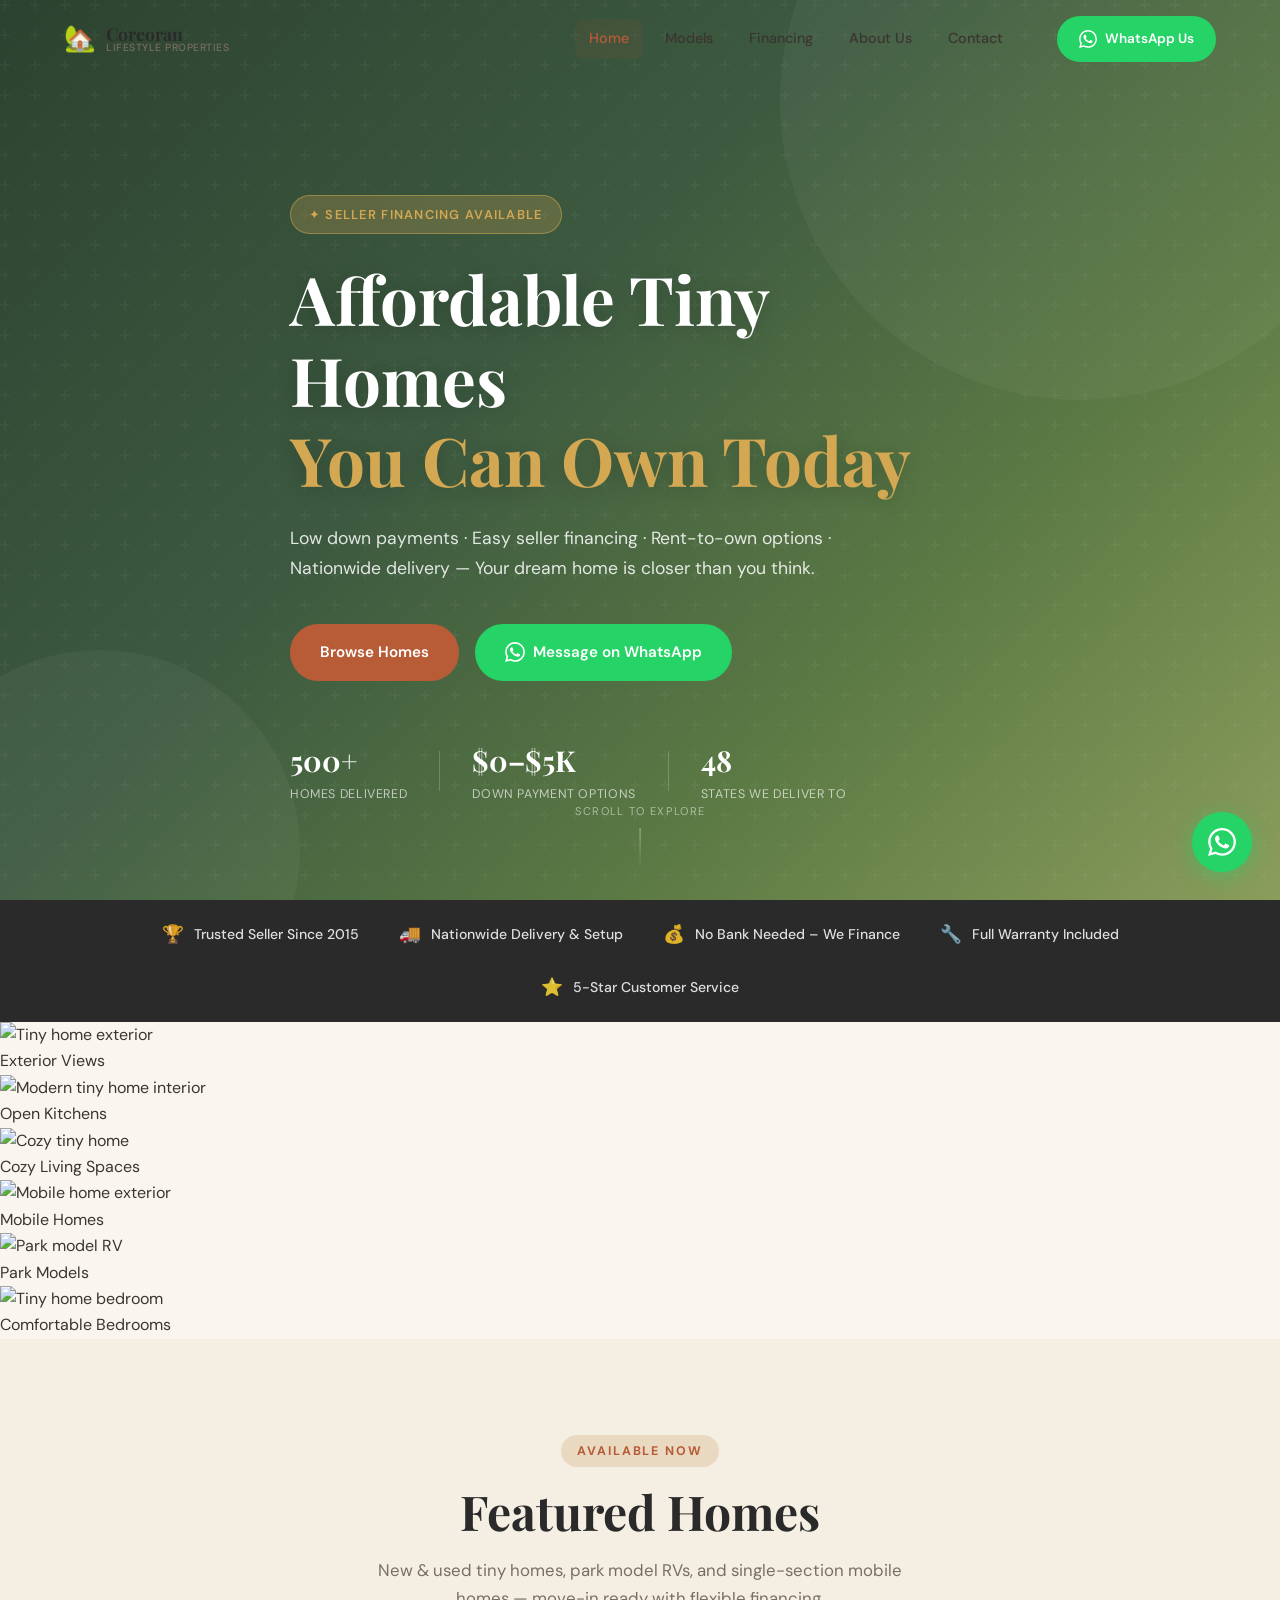
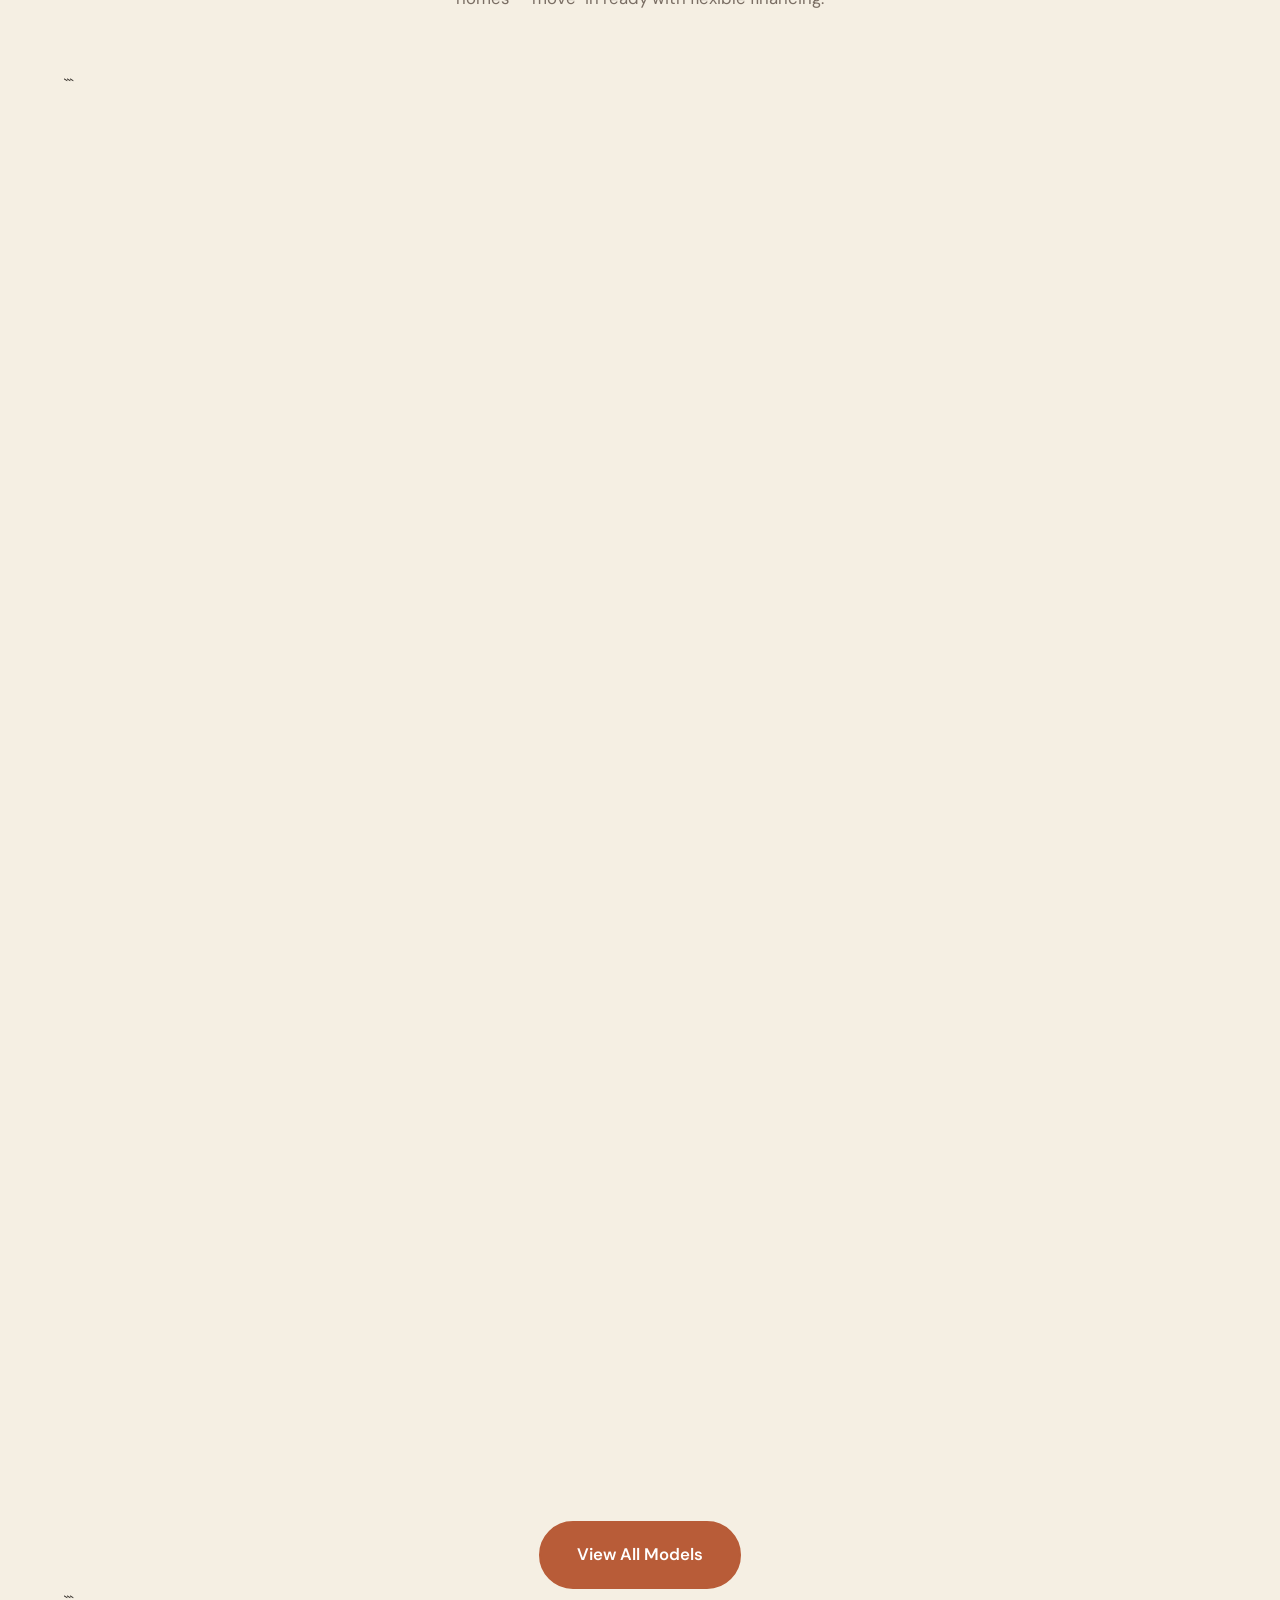
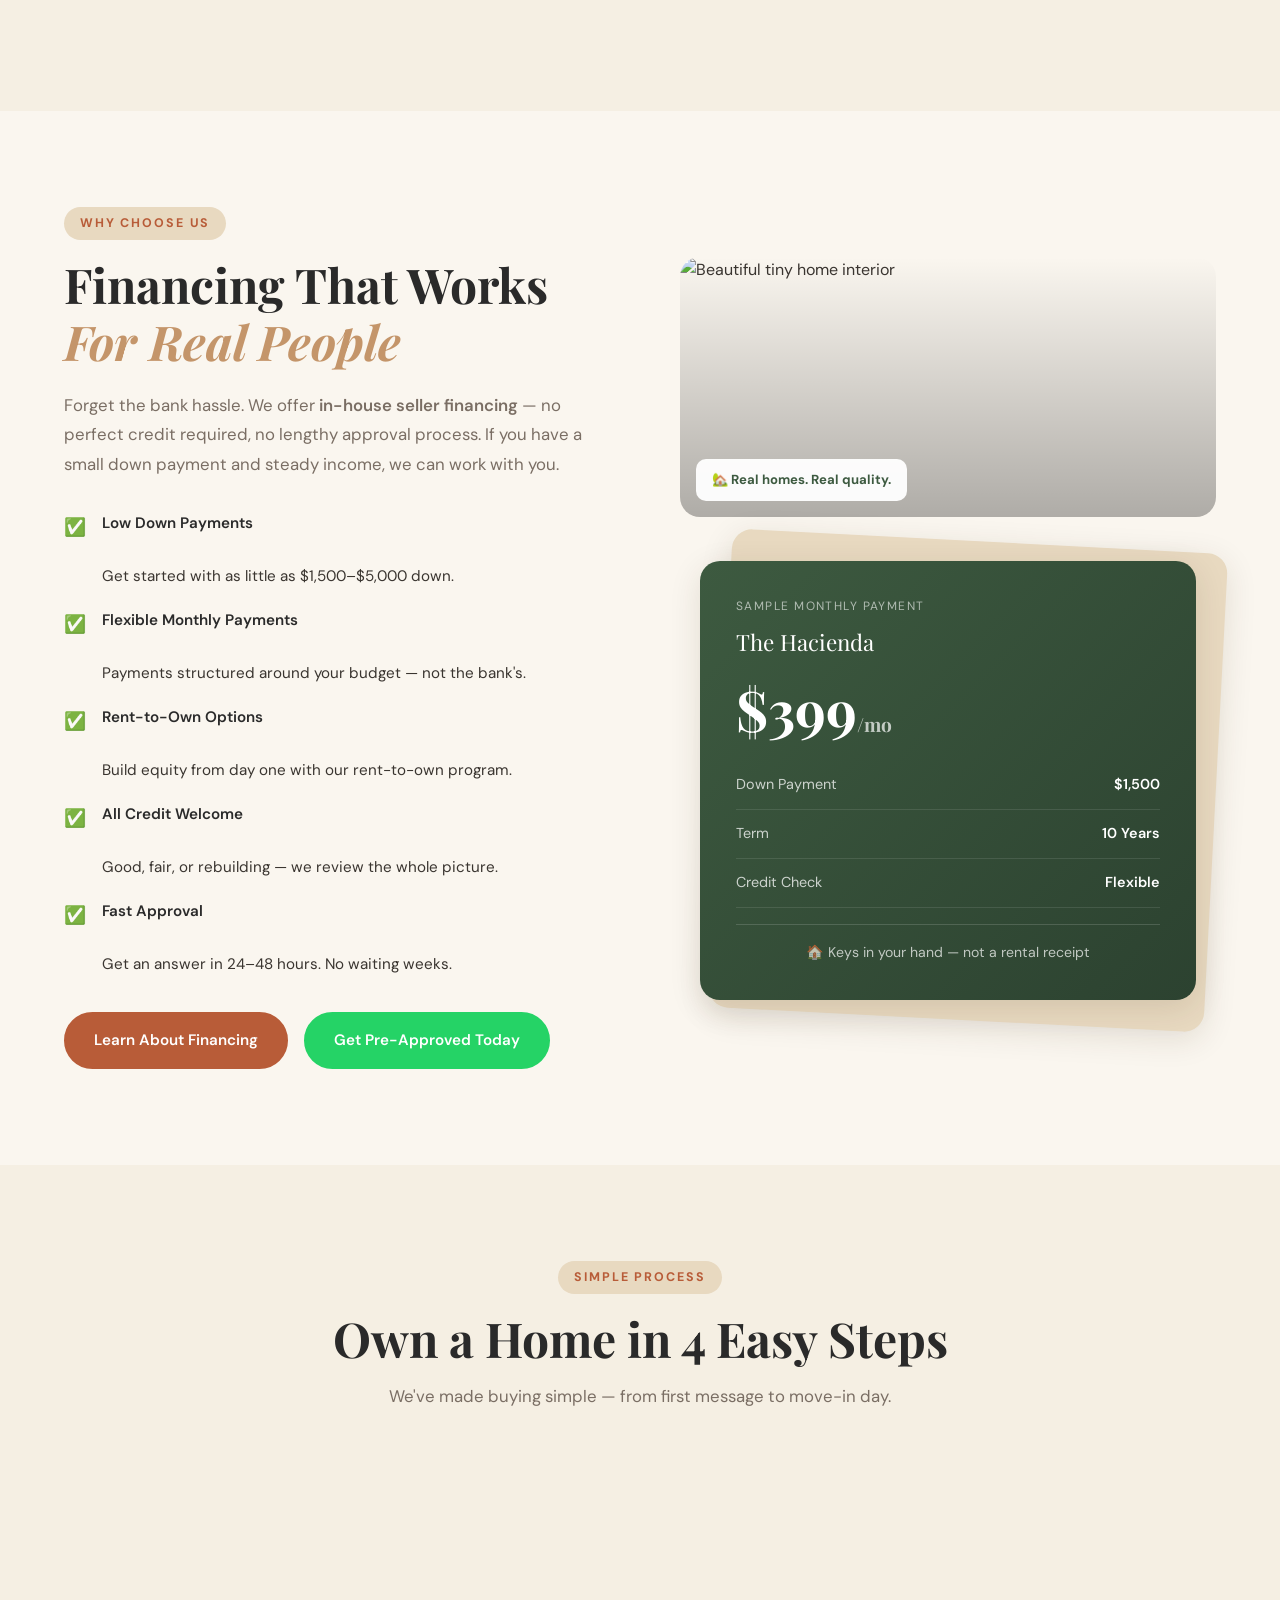
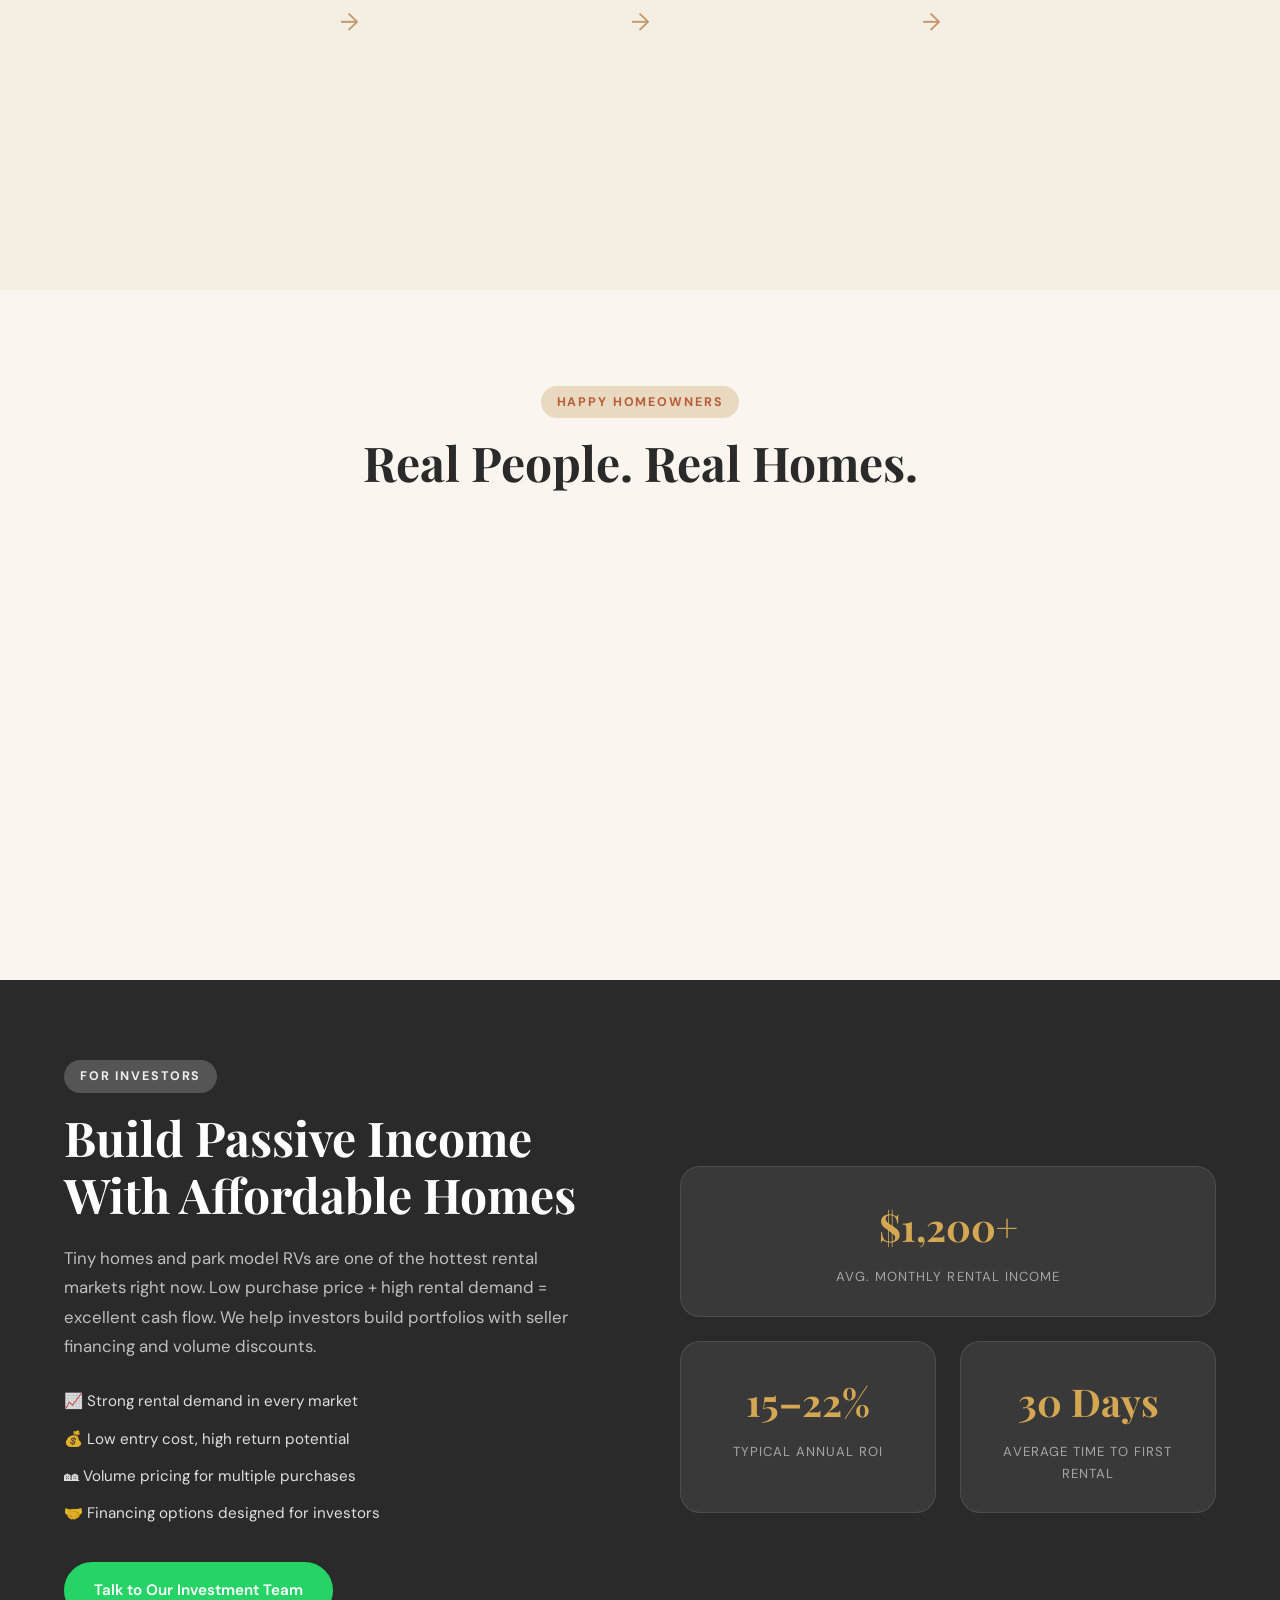
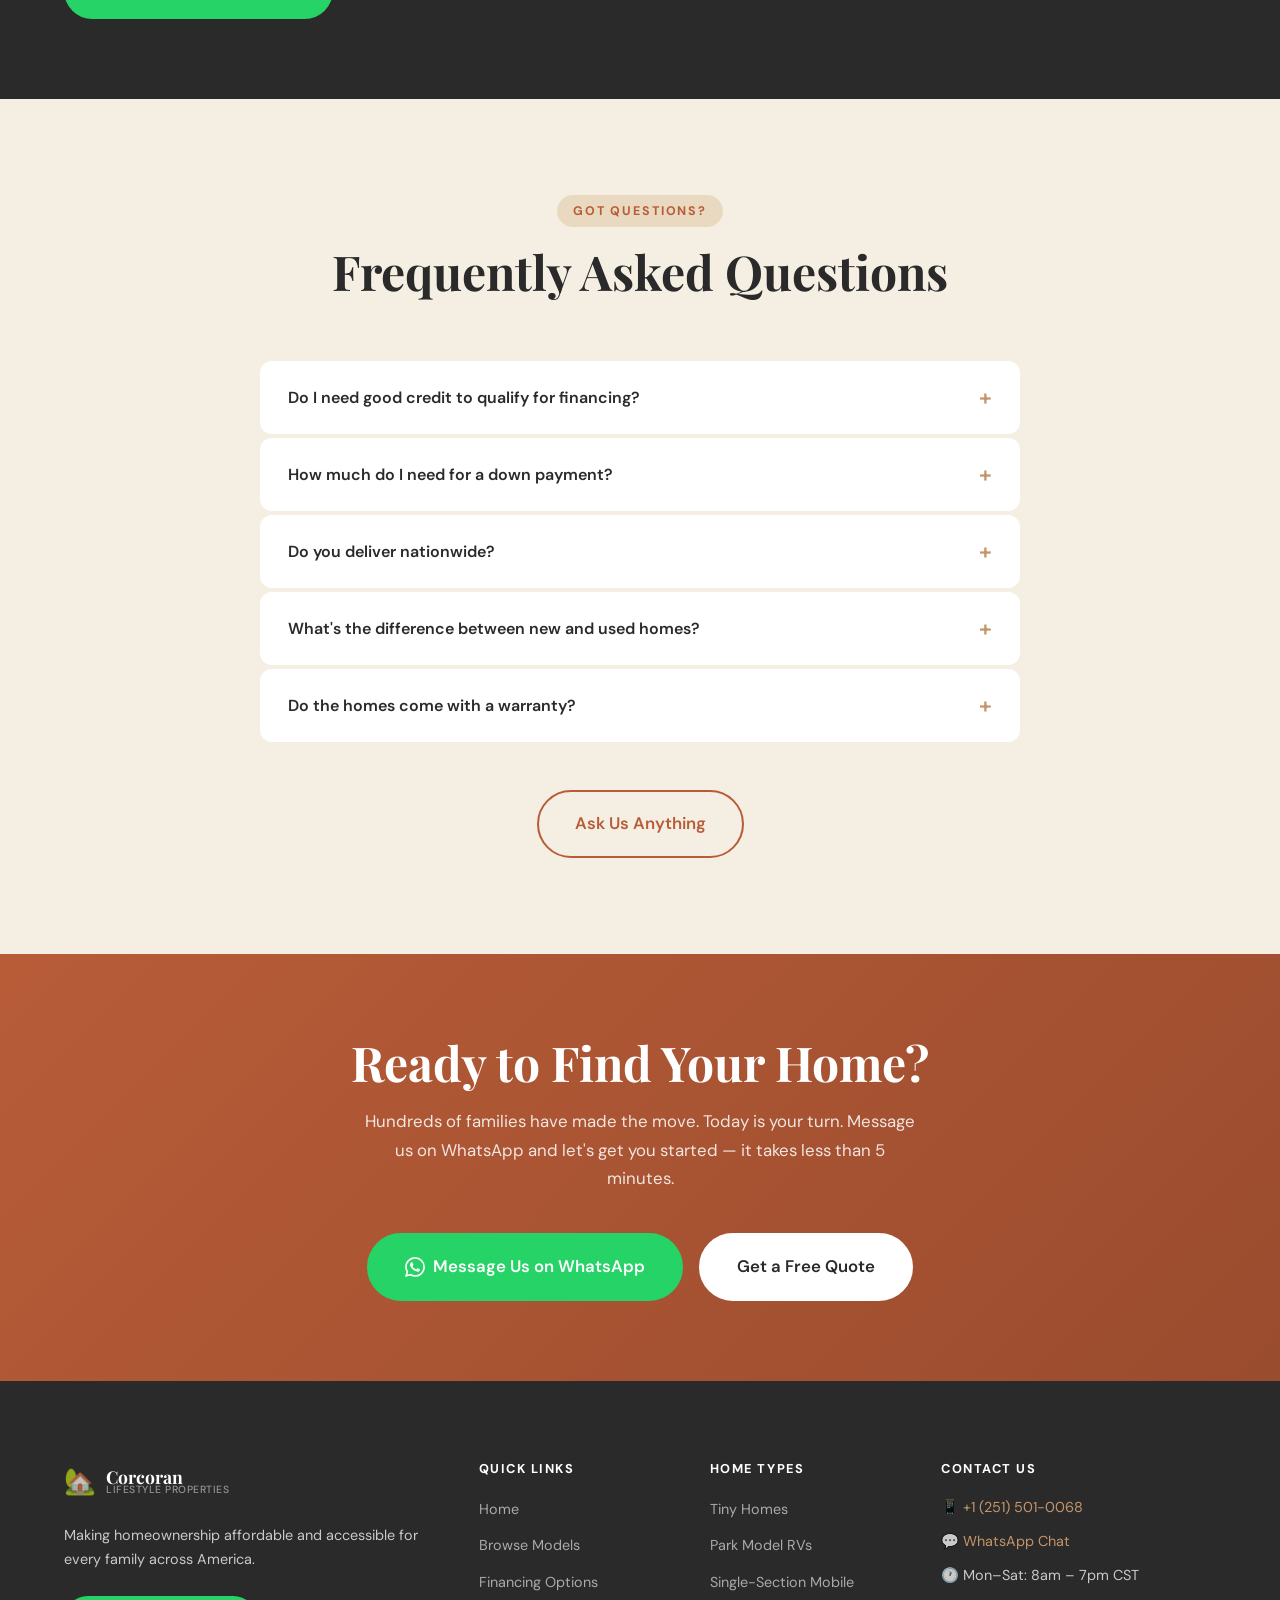
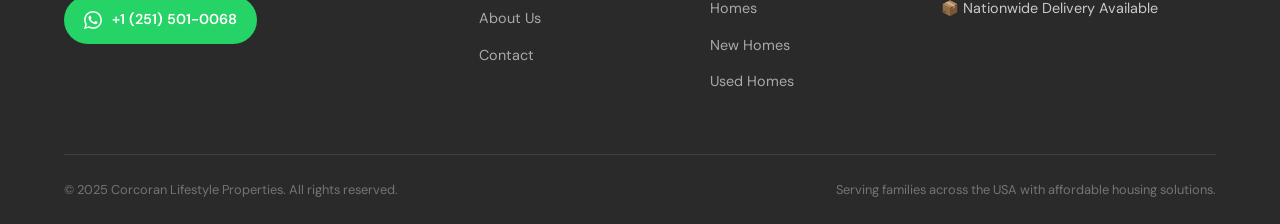
==== commit 5f2b7ee3: "Update index.html" ====
--- a/index.html
+++ b/index.html
@@ -1,4 +1,5 @@
 <!DOCTYPE html>
+
 <html lang="en">
 <head>
   <meta charset="UTF-8" />
@@ -13,6 +14,7 @@
 <body>
 
 <!-- NAV -->
+
 <header class="nav-header" id="navbar">
   <div class="nav-inner">
     <a href="index.html" class="logo">
@@ -40,6 +42,7 @@
 </header>
 
 <!-- HERO -->
+
 <section class="hero">
   <div class="hero-bg">
     <div class="hero-overlay"></div>
@@ -74,32 +77,50 @@
 </section>
 
 <!-- TRUST BAR -->
+
 <section class="trust-bar">
   <div class="container trust-grid">
-    <div class="trust-item">
-      <span class="trust-icon">🏆</span>
-      <span>Trusted Seller Since 2015</span>
-    </div>
-    <div class="trust-item">
-      <span class="trust-icon">🚚</span>
-      <span>Nationwide Delivery & Setup</span>
-    </div>
-    <div class="trust-item">
-      <span class="trust-icon">💰</span>
-      <span>No Bank Needed – We Finance</span>
-    </div>
-    <div class="trust-item">
-      <span class="trust-icon">🔧</span>
-      <span>Full Warranty Included</span>
-    </div>
-    <div class="trust-item">
-      <span class="trust-icon">⭐</span>
-      <span>5-Star Customer Service</span>
+    <div class="trust-item"><span class="trust-icon">🏆</span><span>Trusted Seller Since 2015</span></div>
+    <div class="trust-item"><span class="trust-icon">🚚</span><span>Nationwide Delivery & Setup</span></div>
+    <div class="trust-item"><span class="trust-icon">💰</span><span>No Bank Needed – We Finance</span></div>
+    <div class="trust-item"><span class="trust-icon">🔧</span><span>Full Warranty Included</span></div>
+    <div class="trust-item"><span class="trust-icon">⭐</span><span>5-Star Customer Service</span></div>
+  </div>
+</section>
+
+<!-- PHOTO GALLERY STRIP -->
+
+<section class="photo-strip">
+  <div class="photo-strip-inner">
+    <div class="photo-strip-item">
+      <img src="https://images.unsplash.com/photo-1570129477492-45c003edd2be?w=500&q=80" alt="Tiny home exterior" loading="lazy" />
+      <div class="photo-strip-label">Exterior Views</div>
+    </div>
+    <div class="photo-strip-item">
+      <img src="https://images.unsplash.com/photo-1556909114-f6e7ad7d3136?w=500&q=80" alt="Modern tiny home interior" loading="lazy" />
+      <div class="photo-strip-label">Open Kitchens</div>
+    </div>
+    <div class="photo-strip-item">
+      <img src="https://images.unsplash.com/photo-1558618666-fcd25c85cd64?w=500&q=80" alt="Cozy tiny home" loading="lazy" />
+      <div class="photo-strip-label">Cozy Living Spaces</div>
+    </div>
+    <div class="photo-strip-item">
+      <img src="https://images.unsplash.com/photo-1512917774080-9991f1c4c750?w=500&q=80" alt="Mobile home exterior" loading="lazy" />
+      <div class="photo-strip-label">Mobile Homes</div>
+    </div>
+    <div class="photo-strip-item">
+      <img src="https://images.unsplash.com/photo-1523217582562-09d0def993a6?w=500&q=80" alt="Park model RV" loading="lazy" />
+      <div class="photo-strip-label">Park Models</div>
+    </div>
+    <div class="photo-strip-item">
+      <img src="https://images.unsplash.com/photo-1449158743715-0a90ebb6d2d8?w=500&q=80" alt="Tiny home bedroom" loading="lazy" />
+      <div class="photo-strip-label">Comfortable Bedrooms</div>
     </div>
   </div>
 </section>
 
 <!-- FEATURED MODELS -->
+
 <section class="section featured-section">
   <div class="container">
     <div class="section-header">
@@ -109,136 +130,140 @@
     </div>
     <div class="models-grid">
 
-      <div class="model-card" data-aos>
-        <div class="model-img hacienda">
-          <div class="model-badge">🔥 Best Seller</div>
-          <div class="model-tag">Park Model RV</div>
-        </div>
-        <div class="model-body">
-          <h3 class="model-name">The Hacienda</h3>
-          <div class="model-specs">
-            <span>📐 400 sq ft</span>
-            <span>🛏 1–2 Bed</span>
-            <span>🚿 1 Bath</span>
-          </div>
-          <div class="model-price-row">
-            <div>
-              <div class="model-price">From $42,900</div>
-              <div class="model-finance">As low as <strong>$399/mo</strong></div>
-            </div>
-            <div class="model-down">$1,500 Down</div>
-          </div>
-          <a href="models.html#hacienda" class="btn btn-outline w-full">View Details</a>
-        </div>
-      </div>
-
-      <div class="model-card" data-aos>
-        <div class="model-img summit">
-          <div class="model-badge new">✨ New Arrival</div>
-          <div class="model-tag">Tiny Home</div>
-        </div>
-        <div class="model-body">
-          <h3 class="model-name">The Summit</h3>
-          <div class="model-specs">
-            <span>📐 560 sq ft</span>
-            <span>🛏 2 Bed</span>
-            <span>🚿 1 Bath</span>
-          </div>
-          <div class="model-price-row">
-            <div>
-              <div class="model-price">From $59,500</div>
-              <div class="model-finance">As low as <strong>$549/mo</strong></div>
-            </div>
-            <div class="model-down">$2,000 Down</div>
-          </div>
-          <a href="models.html#summit" class="btn btn-outline w-full">View Details</a>
-        </div>
-      </div>
-
-      <div class="model-card" data-aos>
-        <div class="model-img dream">
-          <div class="model-tag">Tiny Home</div>
-        </div>
-        <div class="model-body">
-          <h3 class="model-name">Dream Dwelling / Tannehill</h3>
-          <div class="model-specs">
-            <span>📐 480 sq ft</span>
-            <span>🛏 1–2 Bed</span>
-            <span>🚿 1 Bath</span>
-          </div>
-          <div class="model-price-row">
-            <div>
-              <div class="model-price">From $49,900</div>
-              <div class="model-finance">As low as <strong>$459/mo</strong></div>
-            </div>
-            <div class="model-down">$1,500 Down</div>
-          </div>
-          <a href="models.html#dream" class="btn btn-outline w-full">View Details</a>
-        </div>
-      </div>
-
-      <div class="model-card" data-aos>
-        <div class="model-img sedona">
-          <div class="model-badge deal">💎 Great Value</div>
-          <div class="model-tag">Mobile Home</div>
-        </div>
-        <div class="model-body">
-          <h3 class="model-name">Sedona</h3>
-          <div class="model-specs">
-            <span>📐 720 sq ft</span>
-            <span>🛏 2–3 Bed</span>
-            <span>🚿 2 Bath</span>
-          </div>
-          <div class="model-price-row">
-            <div>
-              <div class="model-price">From $74,900</div>
-              <div class="model-finance">As low as <strong>$699/mo</strong></div>
-            </div>
-            <div class="model-down">$3,000 Down</div>
-          </div>
-          <a href="models.html#sedona" class="btn btn-outline w-full">View Details</a>
-        </div>
-      </div>
-
-      <div class="model-card" data-aos>
-        <div class="model-img haven">
-          <div class="model-tag">Mobile Home</div>
-        </div>
-        <div class="model-body">
-          <h3 class="model-name">Grand Haven 2</h3>
-          <div class="model-specs">
-            <span>📐 840 sq ft</span>
-            <span>🛏 3 Bed</span>
-            <span>🚿 2 Bath</span>
-          </div>
-          <div class="model-price-row">
-            <div>
-              <div class="model-price">From $89,900</div>
-              <div class="model-finance">As low as <strong>$849/mo</strong></div>
-            </div>
-            <div class="model-down">$4,000 Down</div>
-          </div>
-          <a href="models.html#haven" class="btn btn-outline w-full">View Details</a>
-        </div>
-      </div>
-
-      <div class="model-card cta-card" data-aos>
-        <div class="cta-card-inner">
-          <div class="cta-icon">🏡</div>
-          <h3>Don't See What You Need?</h3>
-          <p>We have more inventory and can source custom models. Message us and we'll find your perfect home.</p>
-          <a href="https://wa.me/12515010068?text=Hi!%20I%27d%20like%20to%20see%20more%20home%20options." target="_blank" class="btn btn-wa">Chat on WhatsApp</a>
-        </div>
-      </div>
-
-    </div>
-    <div class="section-cta">
-      <a href="models.html" class="btn btn-primary btn-lg">View All Models</a>
-    </div>
+```
+  <div class="model-card" data-aos>
+    <div class="model-img hacienda">
+      <div class="model-badge">🔥 Best Seller</div>
+      <div class="model-tag">Park Model RV</div>
+    </div>
+    <div class="model-body">
+      <h3 class="model-name">The Hacienda</h3>
+      <div class="model-specs">
+        <span>📐 400 sq ft</span>
+        <span>🛏 1–2 Bed</span>
+        <span>🚿 1 Bath</span>
+      </div>
+      <div class="model-price-row">
+        <div>
+          <div class="model-price">From $42,900</div>
+          <div class="model-finance">As low as <strong>$399/mo</strong></div>
+        </div>
+        <div class="model-down">$1,500 Down</div>
+      </div>
+      <a href="models.html#hacienda" class="btn btn-outline w-full">View Details</a>
+    </div>
+  </div>
+
+  <div class="model-card" data-aos>
+    <div class="model-img summit">
+      <div class="model-badge new">✨ New Arrival</div>
+      <div class="model-tag">Tiny Home</div>
+    </div>
+    <div class="model-body">
+      <h3 class="model-name">The Summit</h3>
+      <div class="model-specs">
+        <span>📐 560 sq ft</span>
+        <span>🛏 2 Bed</span>
+        <span>🚿 1 Bath</span>
+      </div>
+      <div class="model-price-row">
+        <div>
+          <div class="model-price">From $59,500</div>
+          <div class="model-finance">As low as <strong>$549/mo</strong></div>
+        </div>
+        <div class="model-down">$2,000 Down</div>
+      </div>
+      <a href="models.html#summit" class="btn btn-outline w-full">View Details</a>
+    </div>
+  </div>
+
+  <div class="model-card" data-aos>
+    <div class="model-img dream">
+      <div class="model-tag">Tiny Home</div>
+    </div>
+    <div class="model-body">
+      <h3 class="model-name">Dream Dwelling / Tannehill</h3>
+      <div class="model-specs">
+        <span>📐 480 sq ft</span>
+        <span>🛏 1–2 Bed</span>
+        <span>🚿 1 Bath</span>
+      </div>
+      <div class="model-price-row">
+        <div>
+          <div class="model-price">From $49,900</div>
+          <div class="model-finance">As low as <strong>$459/mo</strong></div>
+        </div>
+        <div class="model-down">$1,500 Down</div>
+      </div>
+      <a href="models.html#dream" class="btn btn-outline w-full">View Details</a>
+    </div>
+  </div>
+
+  <div class="model-card" data-aos>
+    <div class="model-img sedona">
+      <div class="model-badge deal">💎 Great Value</div>
+      <div class="model-tag">Mobile Home</div>
+    </div>
+    <div class="model-body">
+      <h3 class="model-name">Sedona</h3>
+      <div class="model-specs">
+        <span>📐 720 sq ft</span>
+        <span>🛏 2–3 Bed</span>
+        <span>🚿 2 Bath</span>
+      </div>
+      <div class="model-price-row">
+        <div>
+          <div class="model-price">From $74,900</div>
+          <div class="model-finance">As low as <strong>$699/mo</strong></div>
+        </div>
+        <div class="model-down">$3,000 Down</div>
+      </div>
+      <a href="models.html#sedona" class="btn btn-outline w-full">View Details</a>
+    </div>
+  </div>
+
+  <div class="model-card" data-aos>
+    <div class="model-img haven">
+      <div class="model-tag">Mobile Home</div>
+    </div>
+    <div class="model-body">
+      <h3 class="model-name">Grand Haven 2</h3>
+      <div class="model-specs">
+        <span>📐 840 sq ft</span>
+        <span>🛏 3 Bed</span>
+        <span>🚿 2 Bath</span>
+      </div>
+      <div class="model-price-row">
+        <div>
+          <div class="model-price">From $89,900</div>
+          <div class="model-finance">As low as <strong>$849/mo</strong></div>
+        </div>
+        <div class="model-down">$4,000 Down</div>
+      </div>
+      <a href="models.html#haven" class="btn btn-outline w-full">View Details</a>
+    </div>
+  </div>
+
+  <div class="model-card cta-card" data-aos>
+    <div class="cta-card-inner">
+      <div class="cta-icon">🏡</div>
+      <h3>Don't See What You Need?</h3>
+      <p>We have more inventory and can source custom models. Message us and we'll find your perfect home.</p>
+      <a href="https://wa.me/12515010068?text=Hi!%20I%27d%20like%20to%20see%20more%20home%20options." target="_blank" class="btn btn-wa">Chat on WhatsApp</a>
+    </div>
+  </div>
+
+</div>
+<div class="section-cta">
+  <a href="models.html" class="btn btn-primary btn-lg">View All Models</a>
+</div>
+```
+
   </div>
 </section>
 
 <!-- WHY SELLER FINANCE -->
+
 <section class="section finance-section">
   <div class="container">
     <div class="finance-grid">
@@ -274,6 +299,13 @@
         </div>
       </div>
       <div class="finance-visual">
+        <div style="border-radius:var(--radius-lg);overflow:hidden;height:260px;margin-bottom:24px;position:relative;">
+          <img src="https://images.unsplash.com/photo-1556909114-f6e7ad7d3136?w=700&q=80"
+               alt="Beautiful tiny home interior" loading="lazy"
+               style="width:100%;height:100%;object-fit:cover;display:block;" />
+          <div style="position:absolute;inset:0;background:linear-gradient(to top,rgba(0,0,0,0.3),transparent);"></div>
+          <div style="position:absolute;bottom:16px;left:16px;background:rgba(255,255,255,0.95);border-radius:10px;padding:10px 16px;font-size:0.82rem;font-weight:700;color:var(--forest);">🏡 Real homes. Real quality.</div>
+        </div>
         <div class="finance-card-stack">
           <div class="fc fc-back"></div>
           <div class="fc fc-main">
@@ -293,6 +325,7 @@
 </section>
 
 <!-- HOW IT WORKS -->
+
 <section class="section how-section">
   <div class="container">
     <div class="section-header">
@@ -333,6 +366,7 @@
 </section>
 
 <!-- TESTIMONIALS -->
+
 <section class="section testimonials-section">
   <div class="container">
     <div class="section-header">
@@ -378,6 +412,7 @@
 </section>
 
 <!-- INVESTOR CALLOUT -->
+
 <section class="section investor-section">
   <div class="container">
     <div class="investor-inner">
@@ -412,6 +447,7 @@
 </section>
 
 <!-- FAQ SNIPPET -->
+
 <section class="section faq-section">
   <div class="container">
     <div class="section-header">
@@ -447,6 +483,7 @@
 </section>
 
 <!-- CTA BANNER -->
+
 <section class="cta-banner">
   <div class="container">
     <div class="cta-banner-inner">
@@ -464,6 +501,7 @@
 </section>
 
 <!-- FOOTER -->
+
 <footer class="footer">
   <div class="container">
     <div class="footer-grid">
@@ -517,11 +555,13 @@
 </footer>
 
 <!-- WhatsApp Float -->
+
 <a href="https://wa.me/12515010068?text=Hi!%20I%27m%20interested%20in%20a%20home%20from%20Corcoran%20Lifestyle%20Properties." target="_blank" class="wa-float" aria-label="Chat on WhatsApp">
   <svg viewBox="0 0 24 24" fill="currentColor" width="28" height="28"><path d="M17.472 14.382c-.297-.149-1.758-.867-2.03-.967-.273-.099-.471-.148-.67.15-.197.297-.767.966-.94 1.164-.173.199-.347.223-.644.075-.297-.15-1.255-.463-2.39-1.475-.883-.788-1.48-1.761-1.653-2.059-.173-.297-.018-.458.13-.606.134-.133.298-.347.446-.52.149-.174.198-.298.298-.497.099-.198.05-.371-.025-.52-.075-.149-.669-1.612-.916-2.207-.242-.579-.487-.5-.669-.51-.173-.008-.371-.01-.57-.01-.198 0-.52.074-.792.372-.272.297-1.04 1.016-1.04 2.479 0 1.462 1.065 2.875 1.213 3.074.149.198 2.096 3.2 5.077 4.487.709.306 1.262.489 1.694.625.712.227 1.36.195 1.871.118.571-.085 1.758-.719 2.006-1.413.248-.694.248-1.289.173-1.413-.074-.124-.272-.198-.57-.347m-5.421 7.403h-.004a9.87 9.87 0 01-5.031-1.378l-.361-.214-3.741.982.998-3.648-.235-.374a9.86 9.86 0 01-1.51-5.26c.001-5.45 4.436-9.884 9.888-9.884 2.64 0 5.122 1.03 6.988 2.898a9.825 9.825 0 012.893 6.994c-.003 5.45-4.437 9.884-9.885 9.884m8.413-18.297A11.815 11.815 0 0012.05 0C5.495 0 .16 5.335.157 11.892c0 2.096.547 4.142 1.588 5.945L.057 24l6.305-1.654a11.882 11.882 0 005.683 1.448h.005c6.554 0 11.89-5.335 11.893-11.893a11.821 11.821 0 00-3.48-8.413z"/></svg>
   <span class="wa-float-tooltip">Chat with us!</span>
 </a>
 
 <script src="main.js"></script>
+
 </body>
 </html>
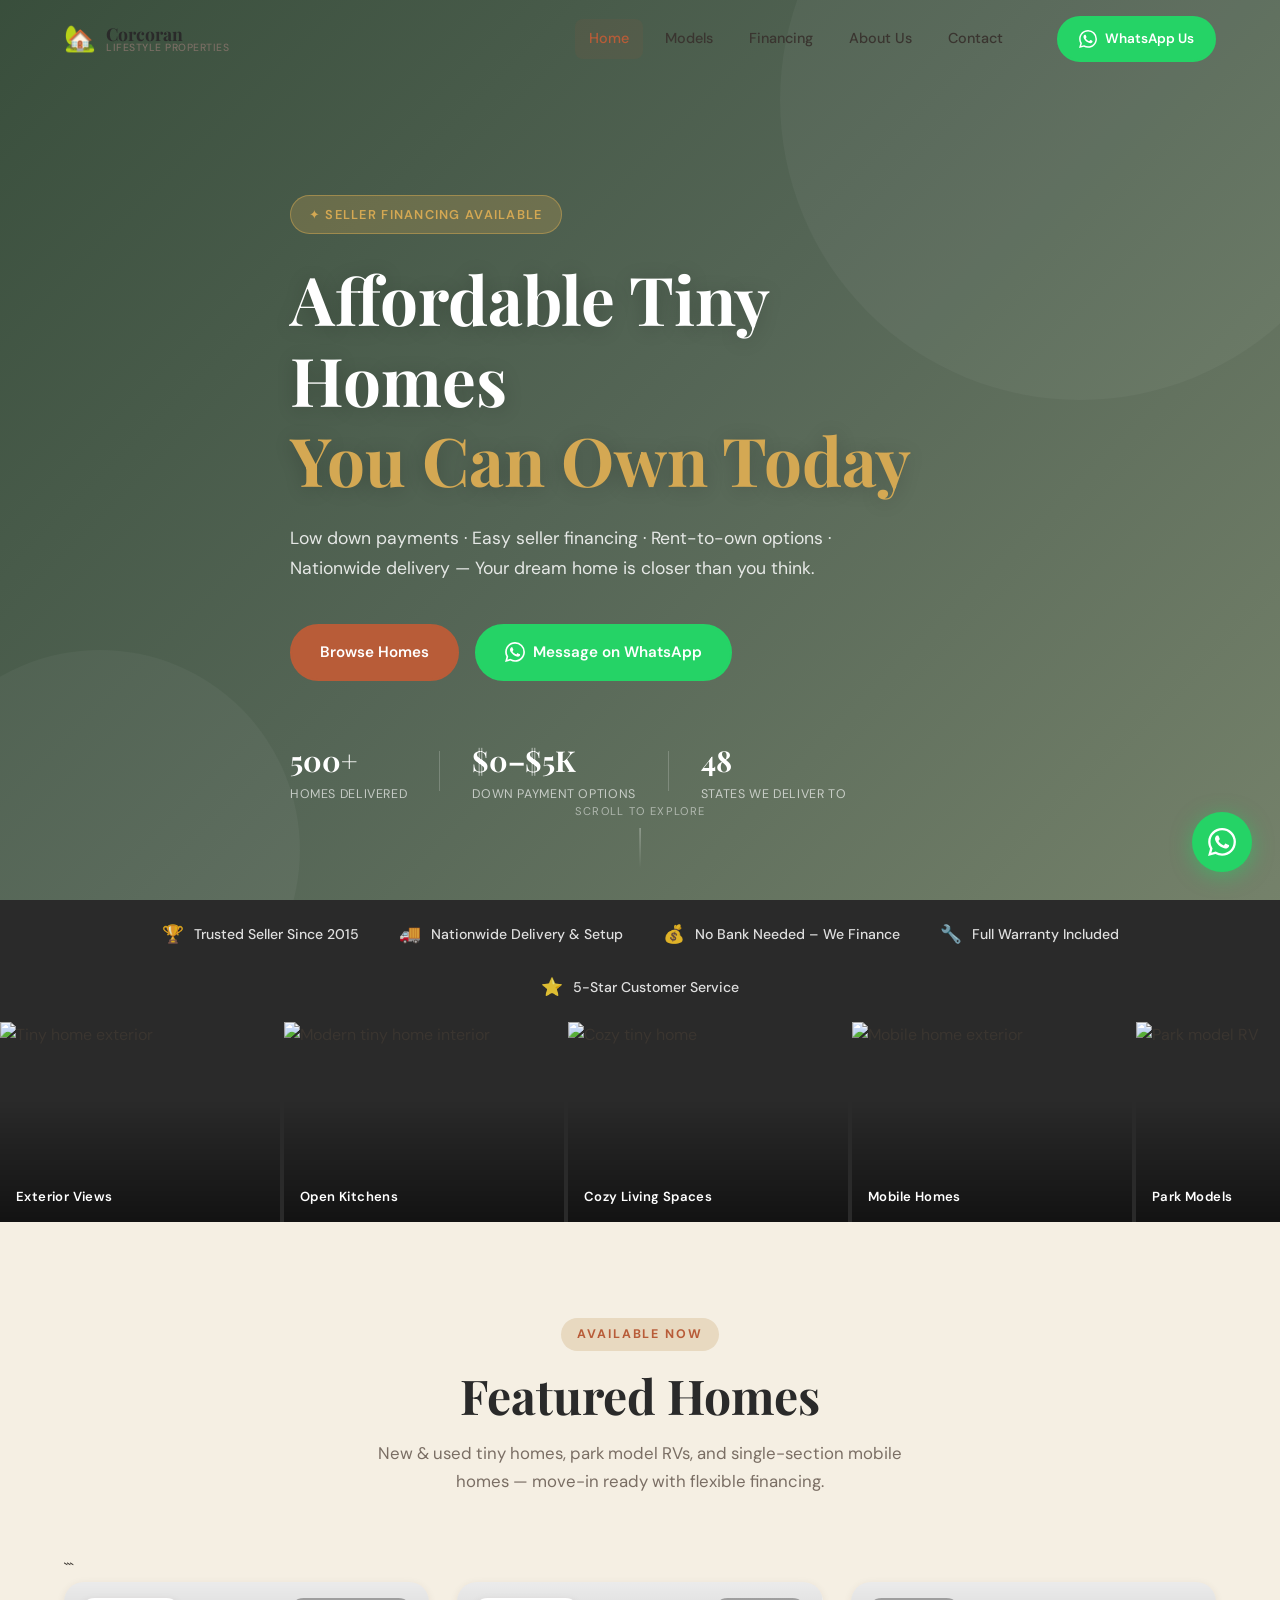
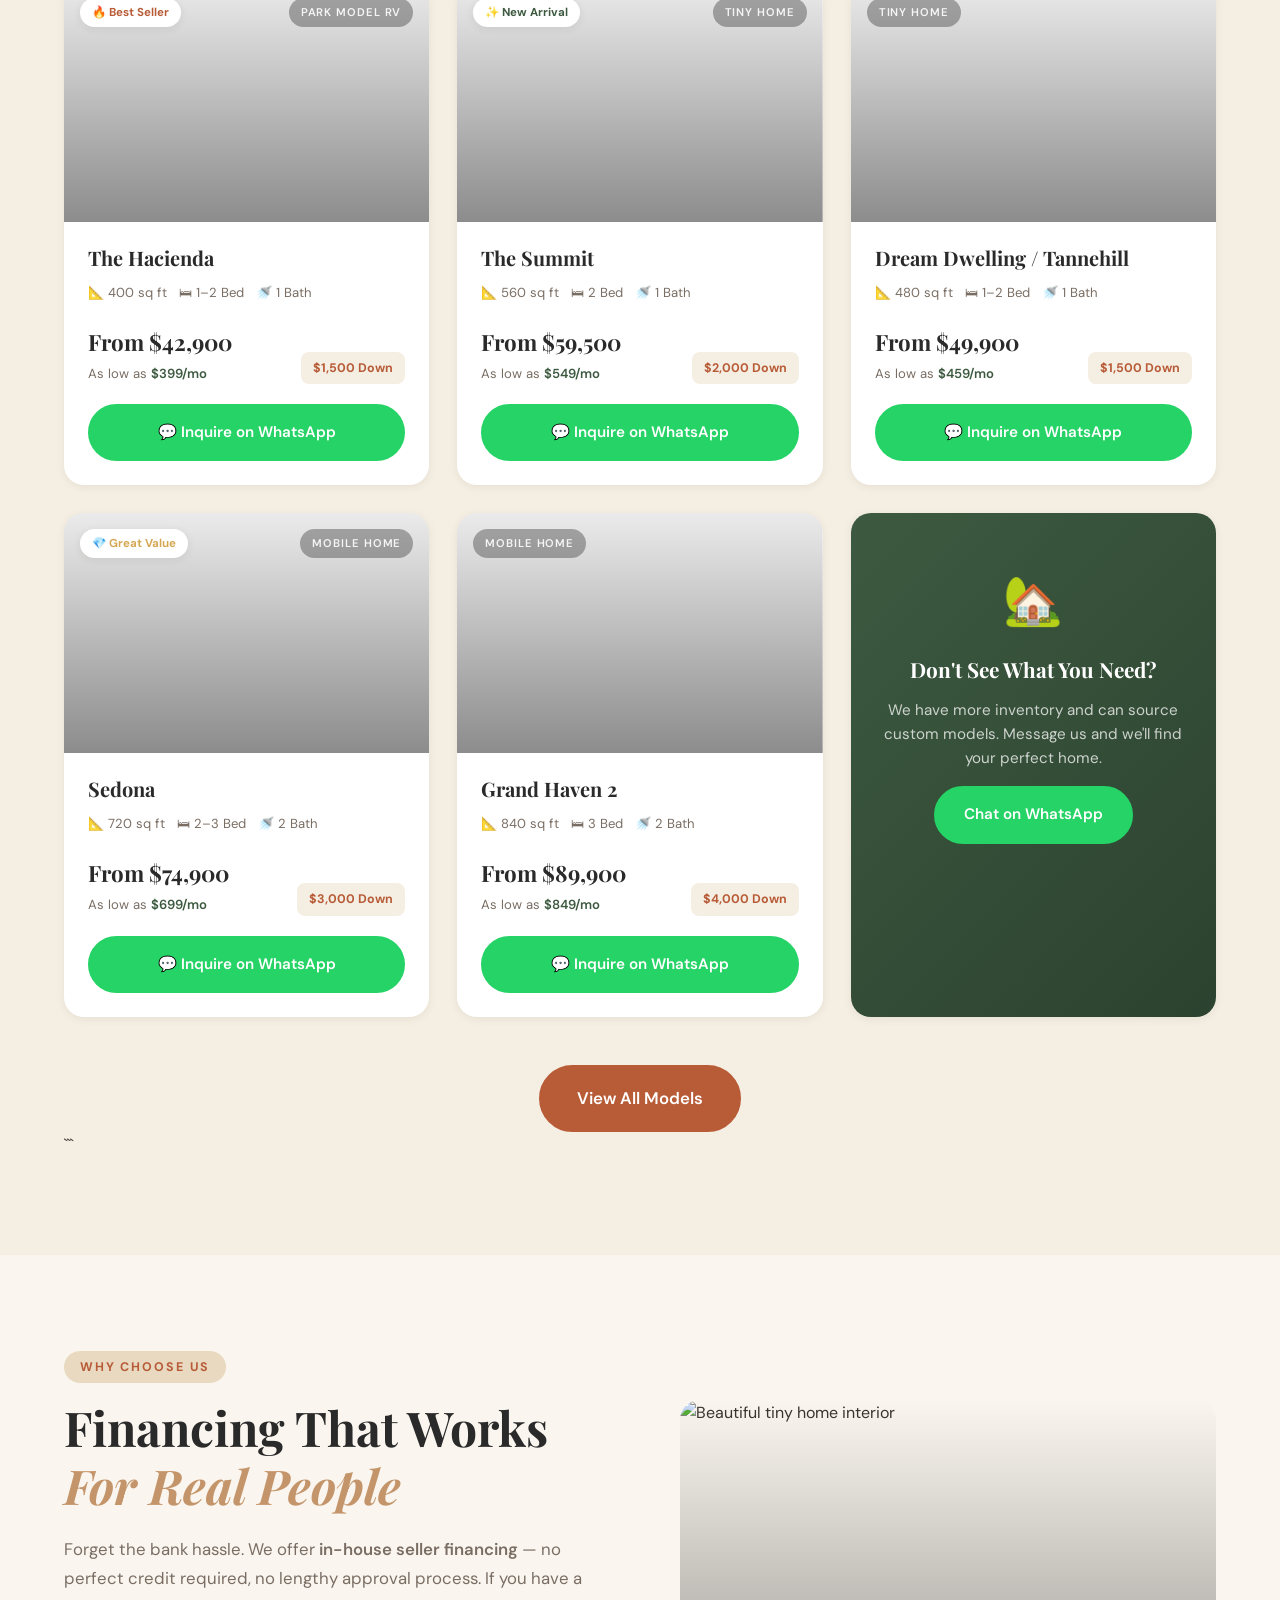
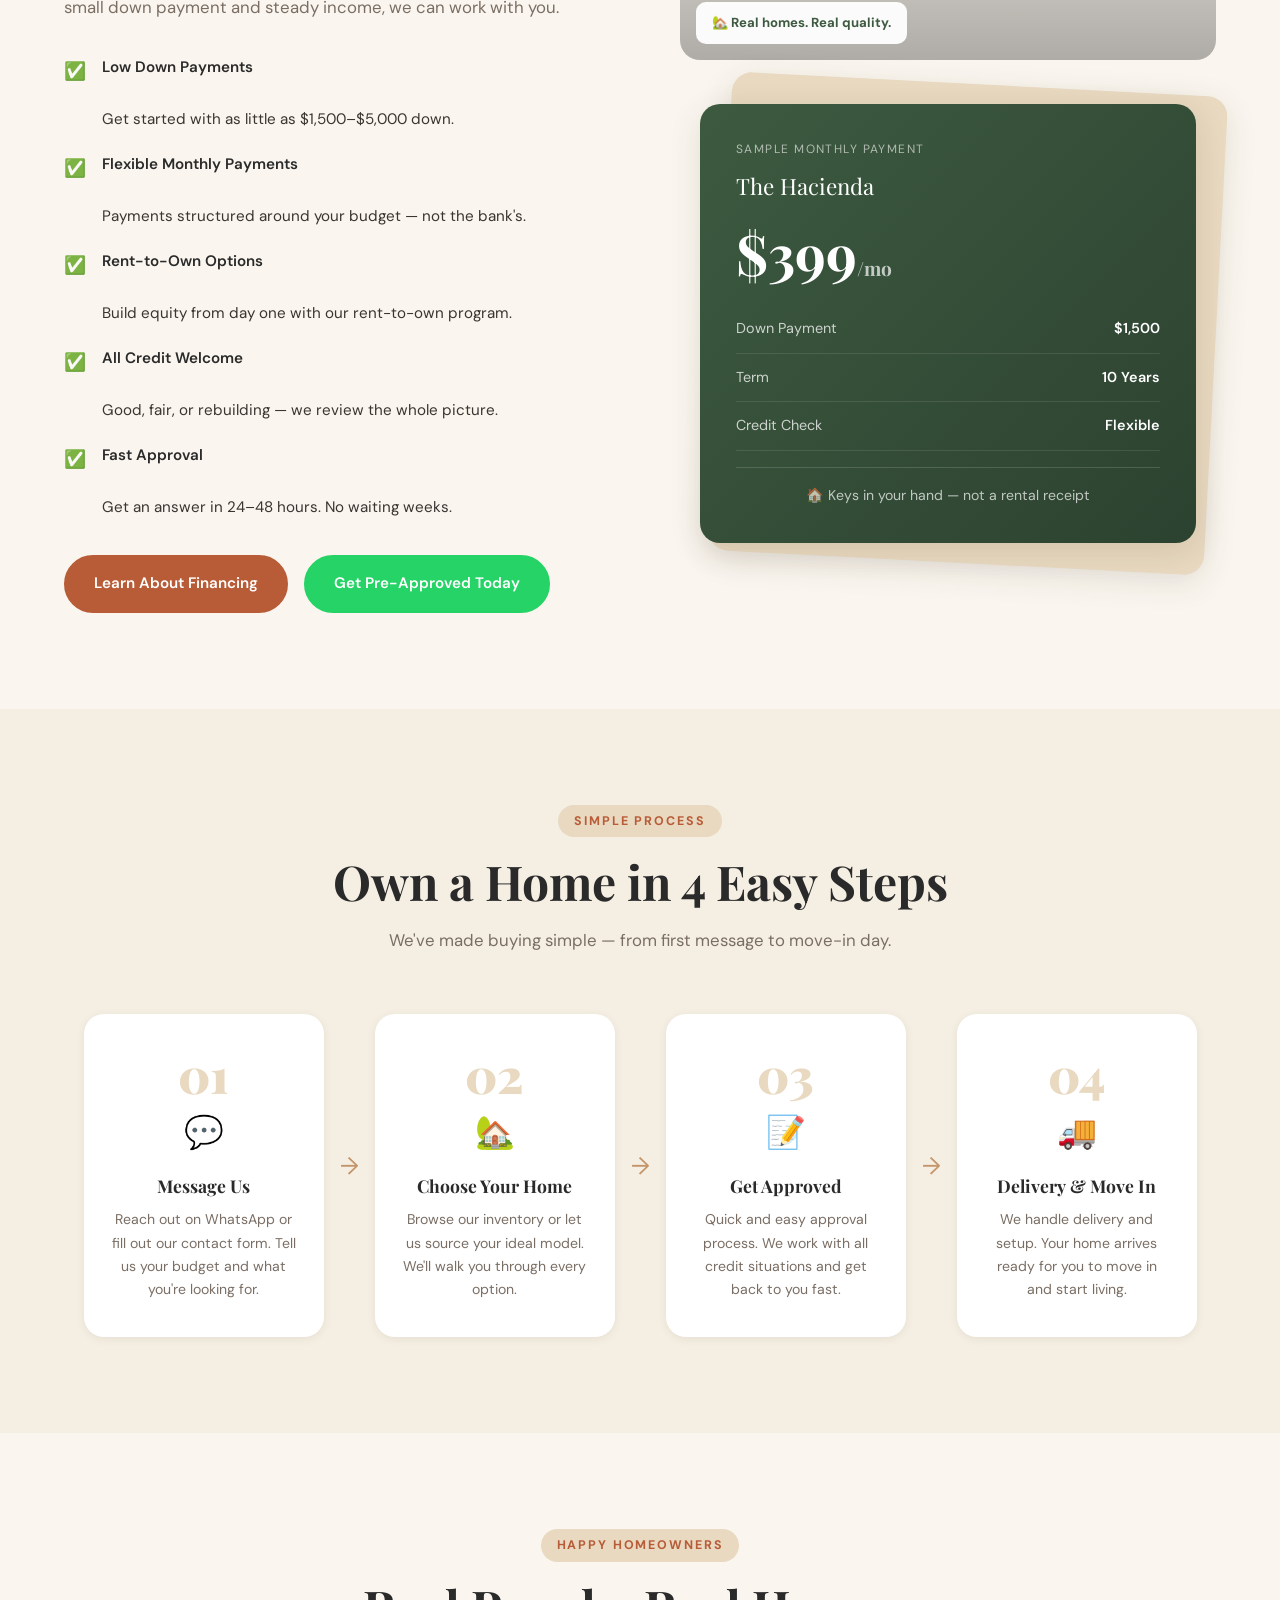
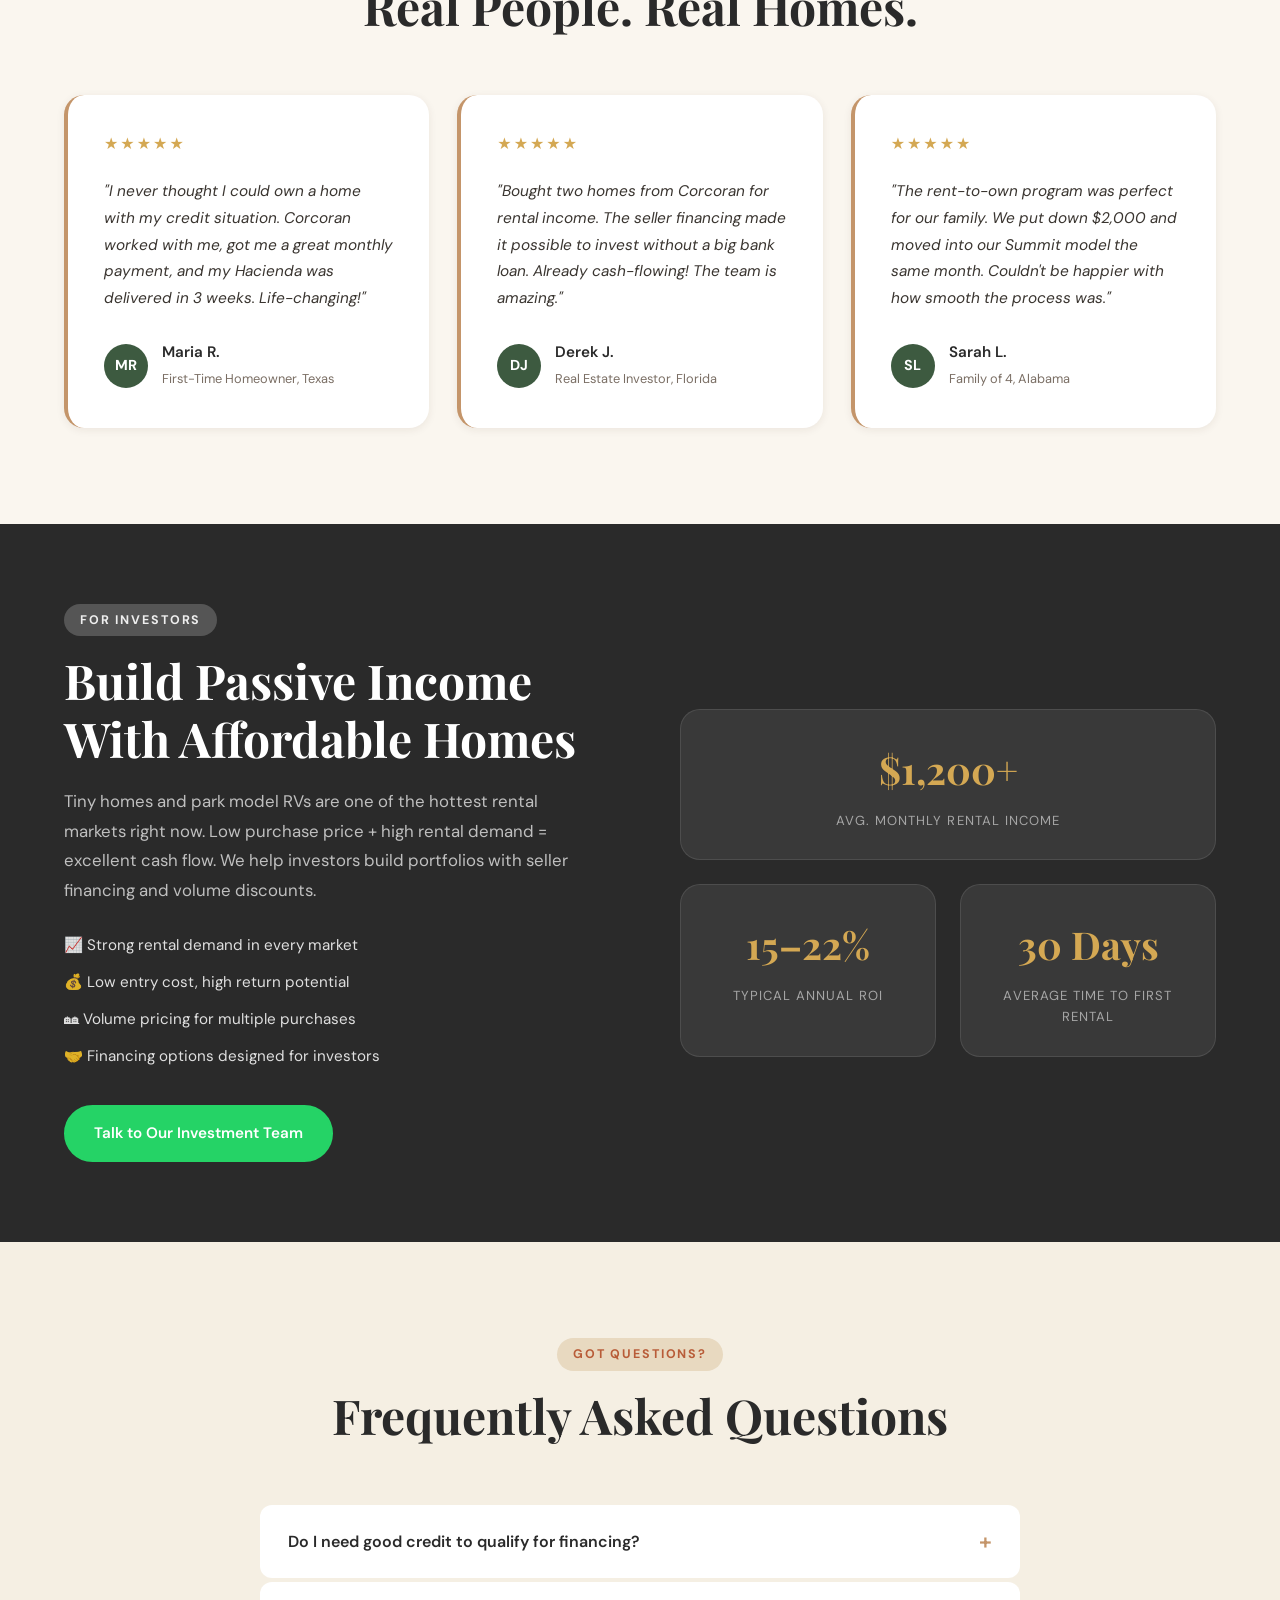
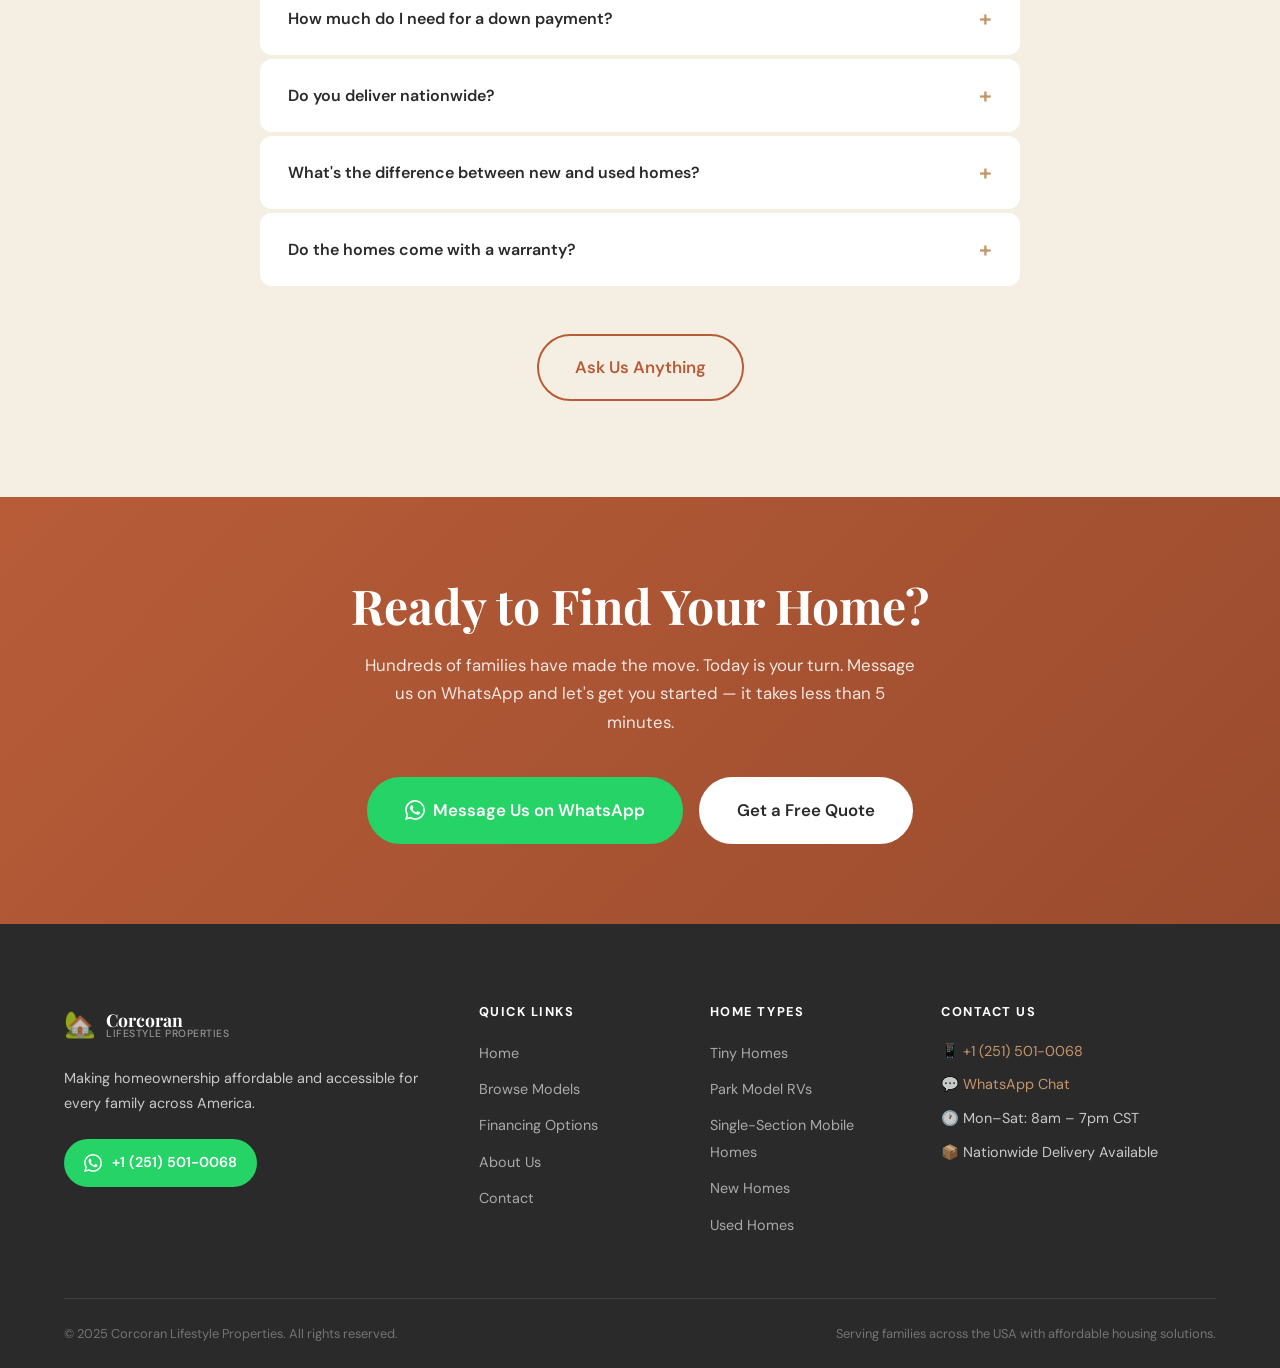
==== commit 4b1e0d08: "Update index.html" ====
--- a/index.html
+++ b/index.html
@@ -128,10 +128,12 @@
       <h2 class="section-title">Featured Homes</h2>
       <p class="section-sub">New & used tiny homes, park model RVs, and single-section mobile homes — move-in ready with flexible financing.</p>
     </div>
-    <div class="models-grid">
 
 ```
-  <div class="model-card" data-aos>
+<!-- Dynamic grid — filled by inventory.js if present, else shows static fallback -->
+<div class="models-grid" id="clp-homes-grid">
+
+  <div class="model-card visible">
     <div class="model-img hacienda">
       <div class="model-badge">🔥 Best Seller</div>
       <div class="model-tag">Park Model RV</div>
@@ -150,11 +152,11 @@
         </div>
         <div class="model-down">$1,500 Down</div>
       </div>
-      <a href="models.html#hacienda" class="btn btn-outline w-full">View Details</a>
-    </div>
-  </div>
-
-  <div class="model-card" data-aos>
+      <a href="https://wa.me/12515010068?text=Hi!%20I%27m%20interested%20in%20The%20Hacienda." target="_blank" class="btn btn-wa w-full">💬 Inquire on WhatsApp</a>
+    </div>
+  </div>
+
+  <div class="model-card visible">
     <div class="model-img summit">
       <div class="model-badge new">✨ New Arrival</div>
       <div class="model-tag">Tiny Home</div>
@@ -173,11 +175,11 @@
         </div>
         <div class="model-down">$2,000 Down</div>
       </div>
-      <a href="models.html#summit" class="btn btn-outline w-full">View Details</a>
-    </div>
-  </div>
-
-  <div class="model-card" data-aos>
+      <a href="https://wa.me/12515010068?text=Hi!%20I%27m%20interested%20in%20The%20Summit." target="_blank" class="btn btn-wa w-full">💬 Inquire on WhatsApp</a>
+    </div>
+  </div>
+
+  <div class="model-card visible">
     <div class="model-img dream">
       <div class="model-tag">Tiny Home</div>
     </div>
@@ -195,11 +197,11 @@
         </div>
         <div class="model-down">$1,500 Down</div>
       </div>
-      <a href="models.html#dream" class="btn btn-outline w-full">View Details</a>
-    </div>
-  </div>
-
-  <div class="model-card" data-aos>
+      <a href="https://wa.me/12515010068?text=Hi!%20I%27m%20interested%20in%20Dream%20Dwelling." target="_blank" class="btn btn-wa w-full">💬 Inquire on WhatsApp</a>
+    </div>
+  </div>
+
+  <div class="model-card visible">
     <div class="model-img sedona">
       <div class="model-badge deal">💎 Great Value</div>
       <div class="model-tag">Mobile Home</div>
@@ -218,11 +220,11 @@
         </div>
         <div class="model-down">$3,000 Down</div>
       </div>
-      <a href="models.html#sedona" class="btn btn-outline w-full">View Details</a>
-    </div>
-  </div>
-
-  <div class="model-card" data-aos>
+      <a href="https://wa.me/12515010068?text=Hi!%20I%27m%20interested%20in%20the%20Sedona." target="_blank" class="btn btn-wa w-full">💬 Inquire on WhatsApp</a>
+    </div>
+  </div>
+
+  <div class="model-card visible">
     <div class="model-img haven">
       <div class="model-tag">Mobile Home</div>
     </div>
@@ -240,11 +242,11 @@
         </div>
         <div class="model-down">$4,000 Down</div>
       </div>
-      <a href="models.html#haven" class="btn btn-outline w-full">View Details</a>
-    </div>
-  </div>
-
-  <div class="model-card cta-card" data-aos>
+      <a href="https://wa.me/12515010068?text=Hi!%20I%27m%20interested%20in%20the%20Grand%20Haven%202." target="_blank" class="btn btn-wa w-full">💬 Inquire on WhatsApp</a>
+    </div>
+  </div>
+
+  <div class="model-card cta-card visible">
     <div class="cta-card-inner">
       <div class="cta-icon">🏡</div>
       <h3>Don't See What You Need?</h3>
@@ -253,7 +255,7 @@
     </div>
   </div>
 
-</div>
+</div><!-- /#clp-homes-grid -->
 <div class="section-cta">
   <a href="models.html" class="btn btn-primary btn-lg">View All Models</a>
 </div>
@@ -561,6 +563,13 @@
   <span class="wa-float-tooltip">Chat with us!</span>
 </a>
 
+<script>
+// Load admin inventory if inventory.js is present and has data
+// Otherwise the static fallback cards above are shown
+</script>
+
+<script src="inventory.js" onerror="console.log('No inventory.js yet — showing default homes')"></script>
+
 <script src="main.js"></script>
 
 </body>
--- a/style.css
+++ b/style.css
@@ -233,12 +233,12 @@
 .hero-bg {
   position: absolute;
   inset: 0;
-  background: linear-gradient(135deg, #2C4230 0%, #3D5A40 40%, #5C7A44 70%, #8B9D5C 100%);
+  background: url('https://images.unsplash.com/photo-1561157437-7bd1c2d00f9a?w=1600&q=80') center/cover no-repeat;
 }
 .hero-overlay {
   position: absolute;
   inset: 0;
-  background: url("data:image/svg+xml,%3Csvg width='60' height='60' viewBox='0 0 60 60' xmlns='http://www.w3.org/2000/svg'%3E%3Cg fill='none' fill-rule='evenodd'%3E%3Cg fill='%23ffffff' fill-opacity='0.03'%3E%3Cpath d='M36 34v-4h-2v4h-4v2h4v4h2v-4h4v-2h-4zm0-30V0h-2v4h-4v2h4v4h2V6h4V4h-4zM6 34v-4H4v4H0v2h4v4h2v-4h4v-2H6zM6 4V0H4v4H0v2h4v4h2V6h4V4H6z'/%3E%3C/g%3E%3C/g%3E%3C/svg%3E");
+  background: linear-gradient(135deg, rgba(30,55,35,0.88) 0%, rgba(44,66,48,0.80) 50%, rgba(60,80,50,0.70) 100%);
 }
 .hero-shapes { position: absolute; inset: 0; pointer-events: none; }
 .shape {
@@ -317,8 +317,53 @@
 @keyframes scrollPulse { 0%,100%{opacity:1;transform:scaleY(1)} 50%{opacity:0.4;transform:scaleY(0.7)} }
 
 /* ========================
-   TRUST BAR
-   ======================== */
+   PHOTO STRIP
+   ======================== */
+.photo-strip {
+  overflow-x: auto;
+  background: var(--charcoal);
+  scrollbar-width: none;
+}
+.photo-strip::-webkit-scrollbar { display: none; }
+.photo-strip-inner {
+  display: flex;
+  gap: 4px;
+  min-width: max-content;
+}
+.photo-strip-item {
+  position: relative;
+  width: 280px;
+  height: 200px;
+  flex-shrink: 0;
+  overflow: hidden;
+  cursor: pointer;
+}
+.photo-strip-item img {
+  width: 100%;
+  height: 100%;
+  object-fit: cover;
+  transition: transform 0.5s ease;
+  display: block;
+}
+.photo-strip-item:hover img { transform: scale(1.06); }
+.photo-strip-item::after {
+  content: '';
+  position: absolute;
+  inset: 0;
+  background: linear-gradient(to top, rgba(0,0,0,0.55) 0%, transparent 60%);
+}
+.photo-strip-label {
+  position: absolute;
+  bottom: 14px;
+  left: 16px;
+  color: var(--white);
+  font-size: 0.82rem;
+  font-weight: 600;
+  z-index: 1;
+  letter-spacing: 0.03em;
+}
+
+
 .trust-bar {
   background: var(--charcoal);
   padding: 20px 0;
@@ -368,29 +413,40 @@
 .model-card:hover { box-shadow: var(--shadow-lg); transform: translateY(-6px); }
 
 .model-img {
-  height: 220px;
+  height: 240px;
   position: relative;
   display: flex;
   align-items: flex-start;
   justify-content: space-between;
   padding: 16px;
   overflow: hidden;
-}
-.hacienda { background: linear-gradient(135deg, #8B6914 0%, #C4956A 50%, #D4A853 100%); }
-.summit   { background: linear-gradient(135deg, #3D5A40 0%, #5C7A44 50%, #8B9D5C 100%); }
-.dream    { background: linear-gradient(135deg, #6B4C3B 0%, #9A7258 50%, #C4956A 100%); }
-.sedona   { background: linear-gradient(135deg, #B85C38 0%, #C4956A 50%, #D4A853 100%); }
-.haven    { background: linear-gradient(135deg, #2C4230 0%, #3D5A40 50%, #5C7A44 100%); }
-
-/* Decorative home silhouette on cards */
-.model-img::after {
-  content: '🏡';
-  position: absolute;
-  bottom: -10px;
-  right: 16px;
-  font-size: 80px;
-  opacity: 0.2;
-}
+  background-size: cover !important;
+  background-position: center !important;
+}
+/* Real photo backgrounds for each model */
+.hacienda {
+  background: linear-gradient(to bottom, rgba(0,0,0,0.08), rgba(0,0,0,0.45)),
+    url('https://images.unsplash.com/photo-1570129477492-45c003edd2be?w=700&q=80') center/cover no-repeat;
+}
+.summit {
+  background: linear-gradient(to bottom, rgba(0,0,0,0.08), rgba(0,0,0,0.45)),
+    url('https://images.unsplash.com/photo-1558618666-fcd25c85cd64?w=700&q=80') center/cover no-repeat;
+}
+.dream {
+  background: linear-gradient(to bottom, rgba(0,0,0,0.08), rgba(0,0,0,0.45)),
+    url('https://images.unsplash.com/photo-1449158743715-0a90ebb6d2d8?w=700&q=80') center/cover no-repeat;
+}
+.sedona {
+  background: linear-gradient(to bottom, rgba(0,0,0,0.08), rgba(0,0,0,0.45)),
+    url('https://images.unsplash.com/photo-1512917774080-9991f1c4c750?w=700&q=80') center/cover no-repeat;
+}
+.haven {
+  background: linear-gradient(to bottom, rgba(0,0,0,0.08), rgba(0,0,0,0.45)),
+    url('https://images.unsplash.com/photo-1598228723793-52759bba239c?w=700&q=80') center/cover no-repeat;
+}
+
+/* Remove old emoji placeholder */
+.model-img::after { display: none; }
 
 .model-badge {
   display: inline-block;
@@ -777,7 +833,8 @@
    PAGE HERO (inner pages)
    ======================== */
 .page-hero {
-  background: linear-gradient(135deg, var(--dark-green) 0%, var(--forest) 100%);
+  background: linear-gradient(135deg, rgba(30,55,35,0.88) 0%, rgba(44,66,48,0.82) 100%),
+    url('https://images.unsplash.com/photo-1504615755583-2916b52192a3?w=1400&q=80') center/cover no-repeat;
   padding: 140px 0 80px;
   text-align: center;
 }
@@ -823,6 +880,22 @@
   .btn-lg { padding: 16px 28px; font-size: 1rem; }
 }
 
-/* Animations for scroll */
-[data-aos] { opacity: 0; transform: translateY(24px); }
-[data-aos].visible { opacity: 1; transform: translateY(0); transition: opacity 0.7s ease, transform 0.7s ease; }
+/* Scroll animations - cards visible by default, enhanced with JS */
+.model-card { opacity: 1; transform: none; }
+.step { opacity: 1; transform: none; }
+.tcard { opacity: 1; transform: none; }
+[data-aos] { opacity: 1; transform: none; }
+
+/* JS adds animate-ready class to enable the effect only when JS is running */
+.js-loaded [data-aos] { opacity: 0; transform: translateY(24px); }
+.js-loaded .model-card { opacity: 0; transform: translateY(24px); }
+.js-loaded .step { opacity: 0; transform: translateY(20px); }
+.js-loaded .tcard { opacity: 0; transform: translateY(20px); }
+.js-loaded [data-aos].visible,
+.js-loaded .model-card.visible,
+.js-loaded .step.visible,
+.js-loaded .tcard.visible {
+  opacity: 1;
+  transform: translateY(0);
+  transition: opacity 0.65s ease, transform 0.65s ease;
+}
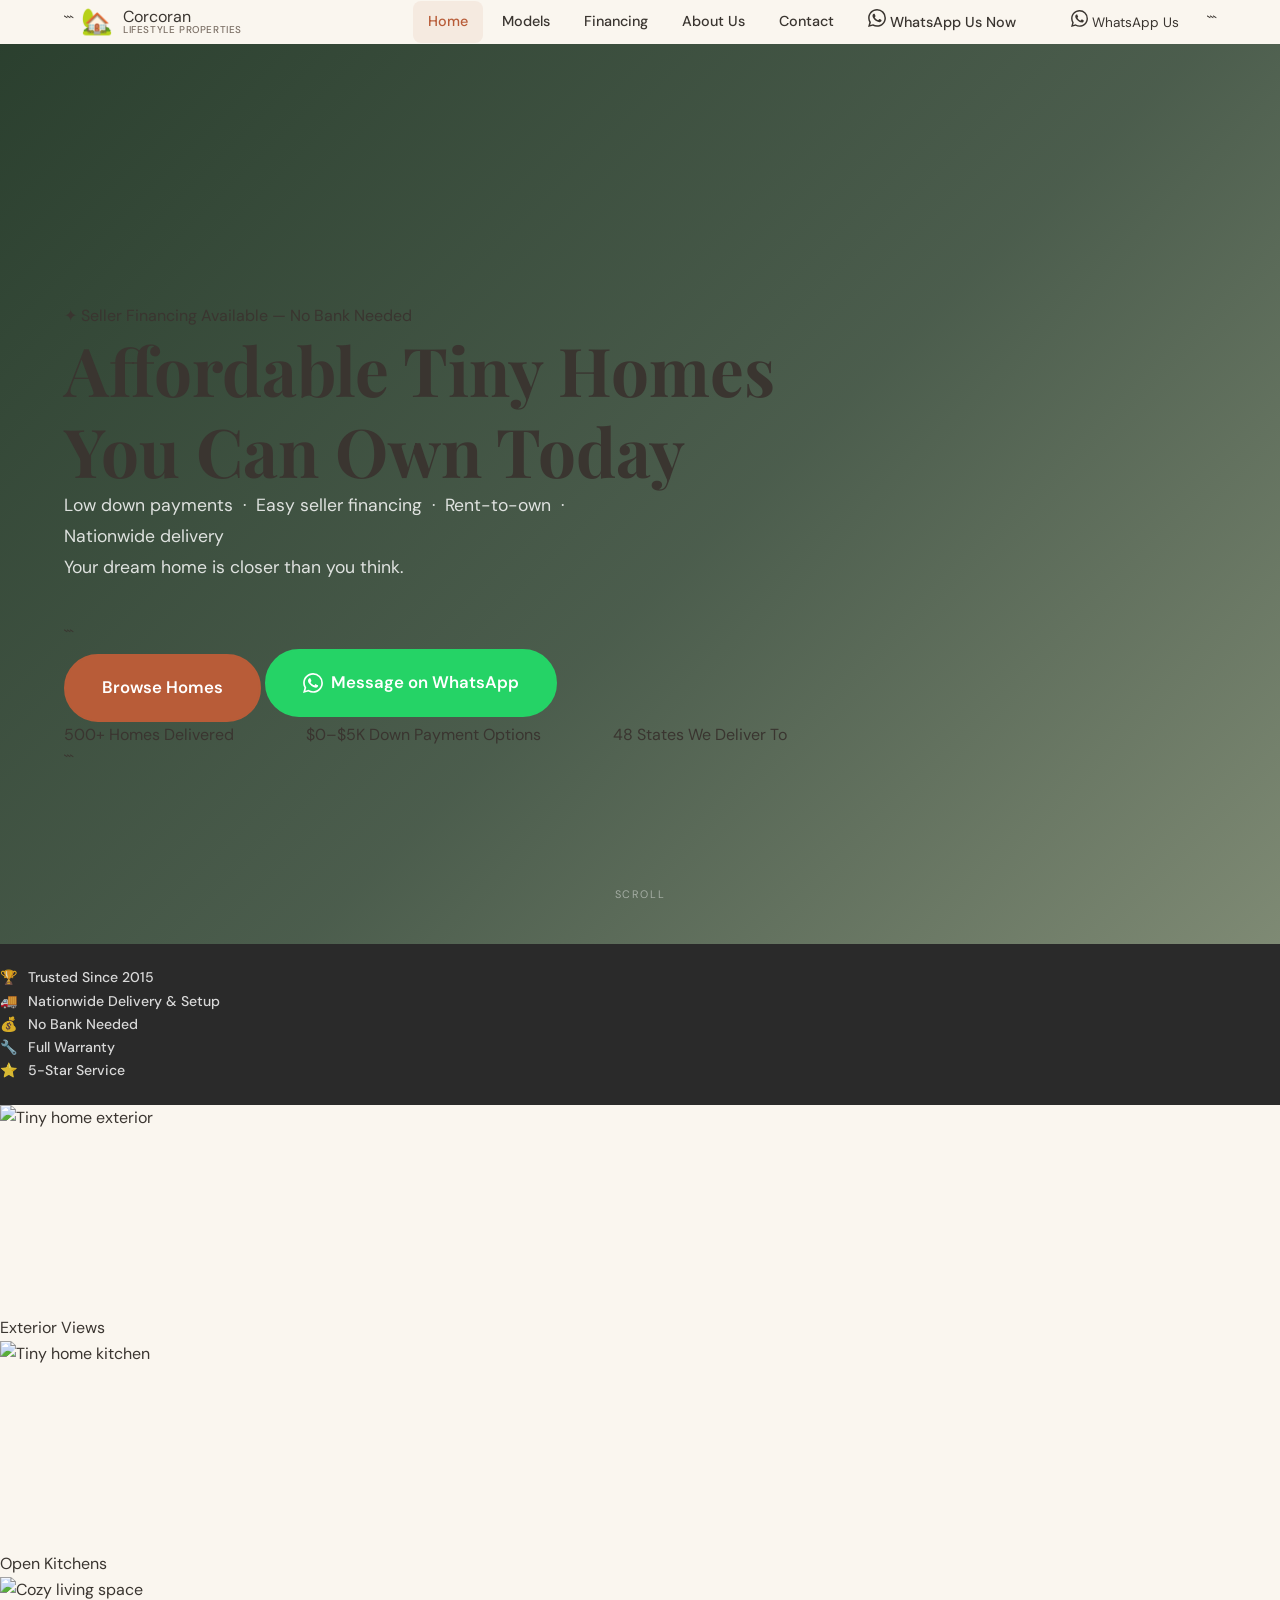
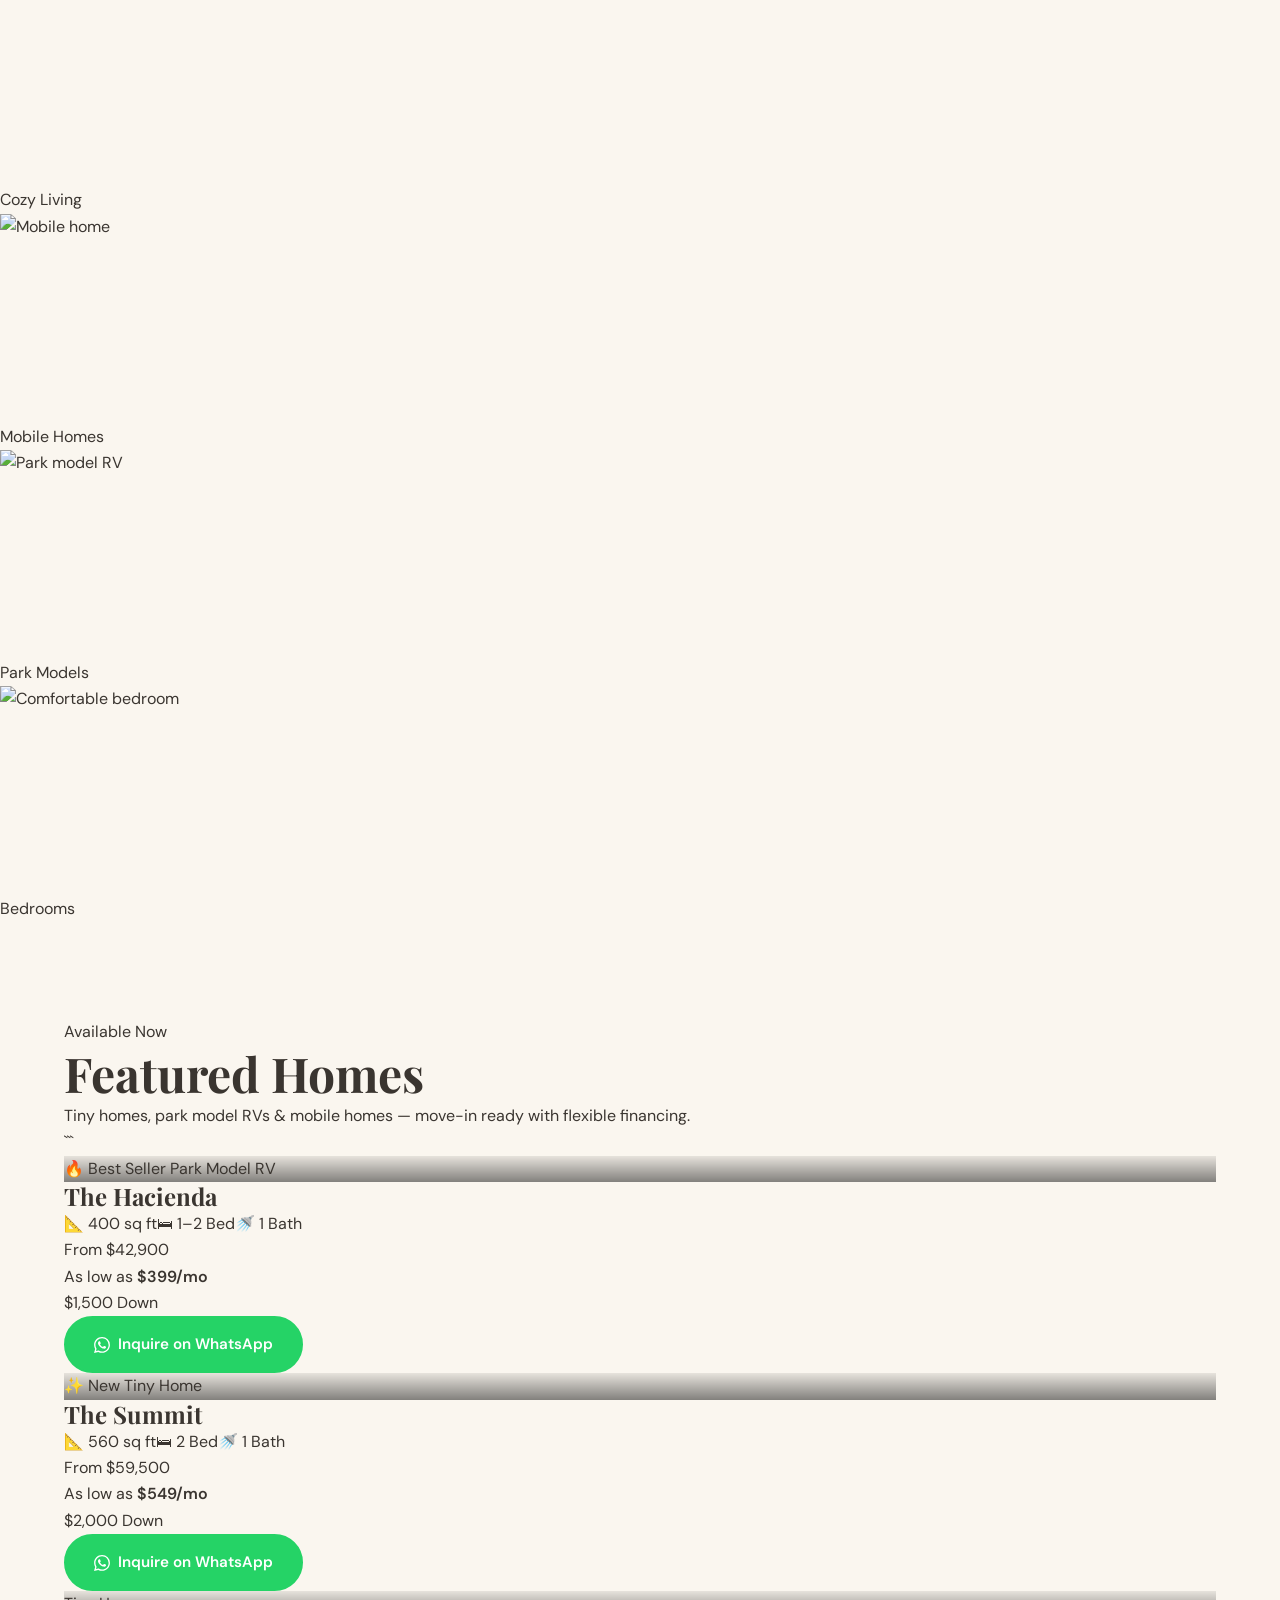
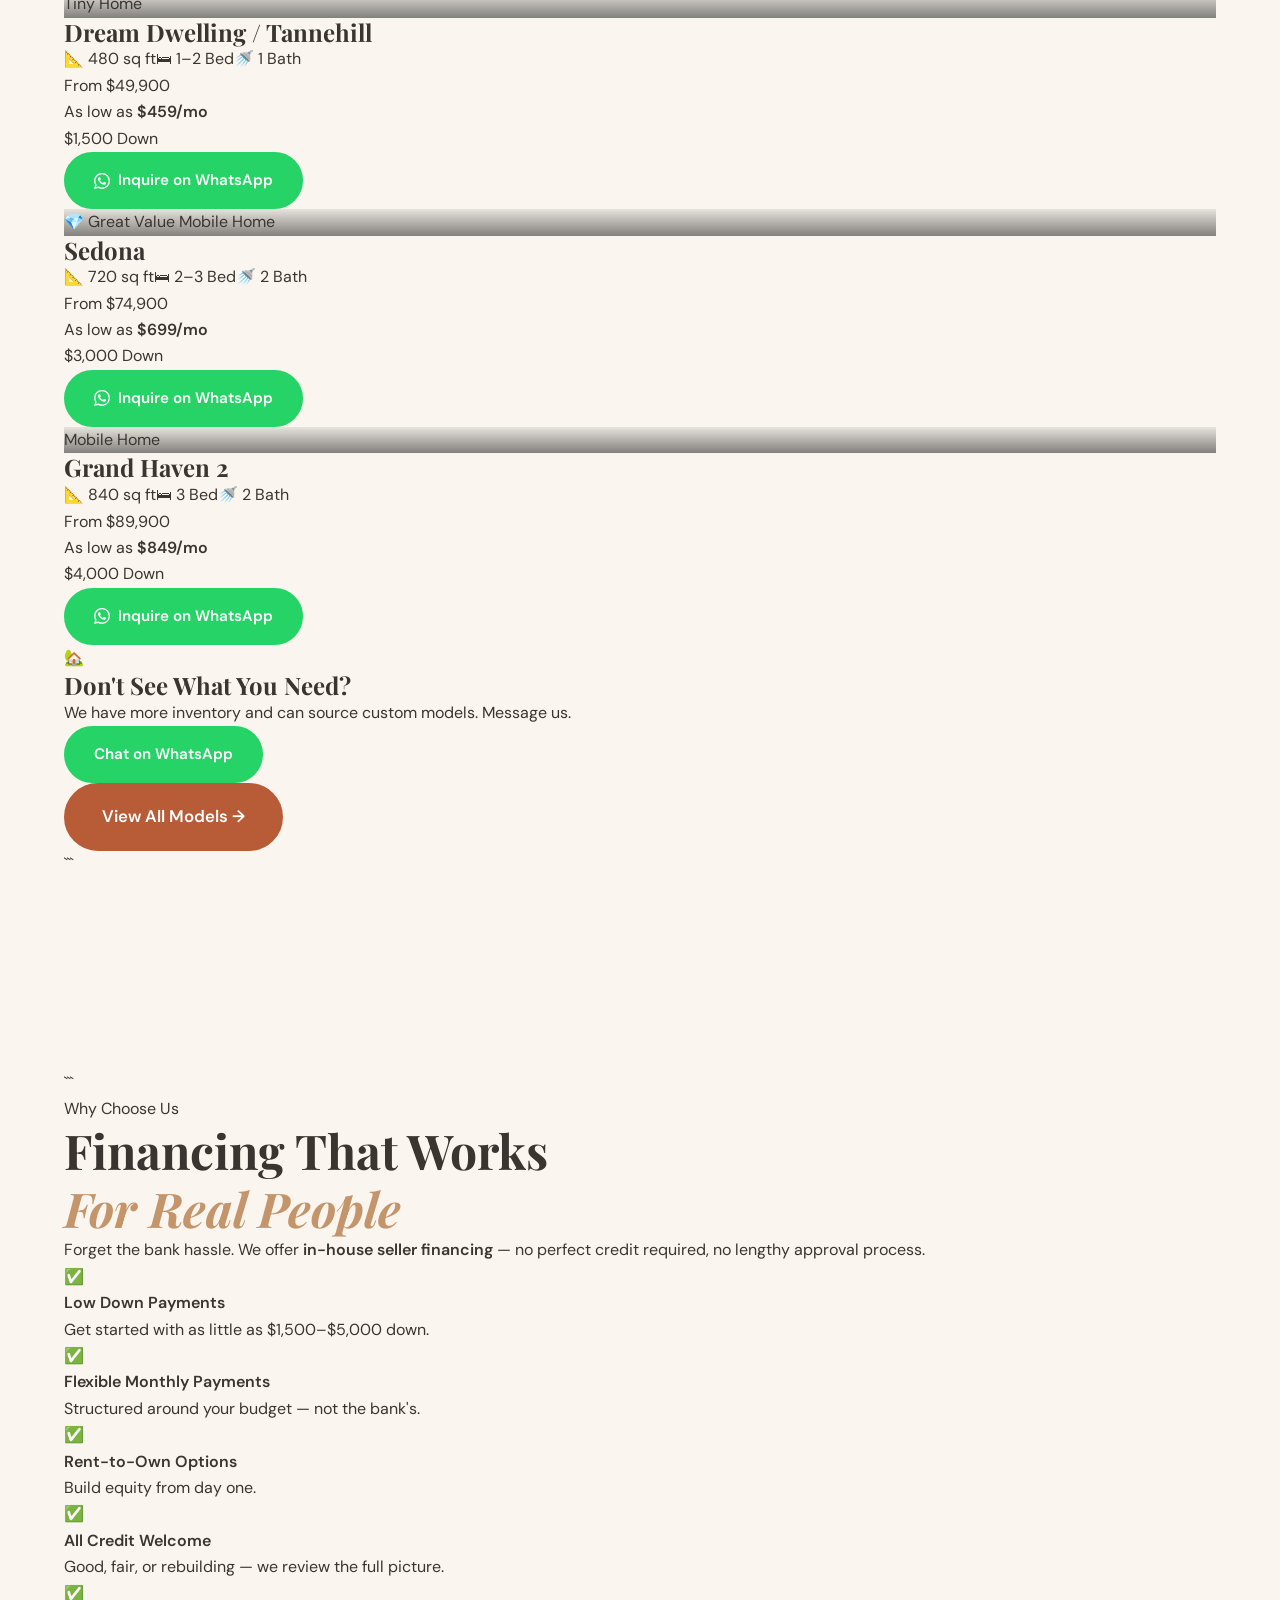
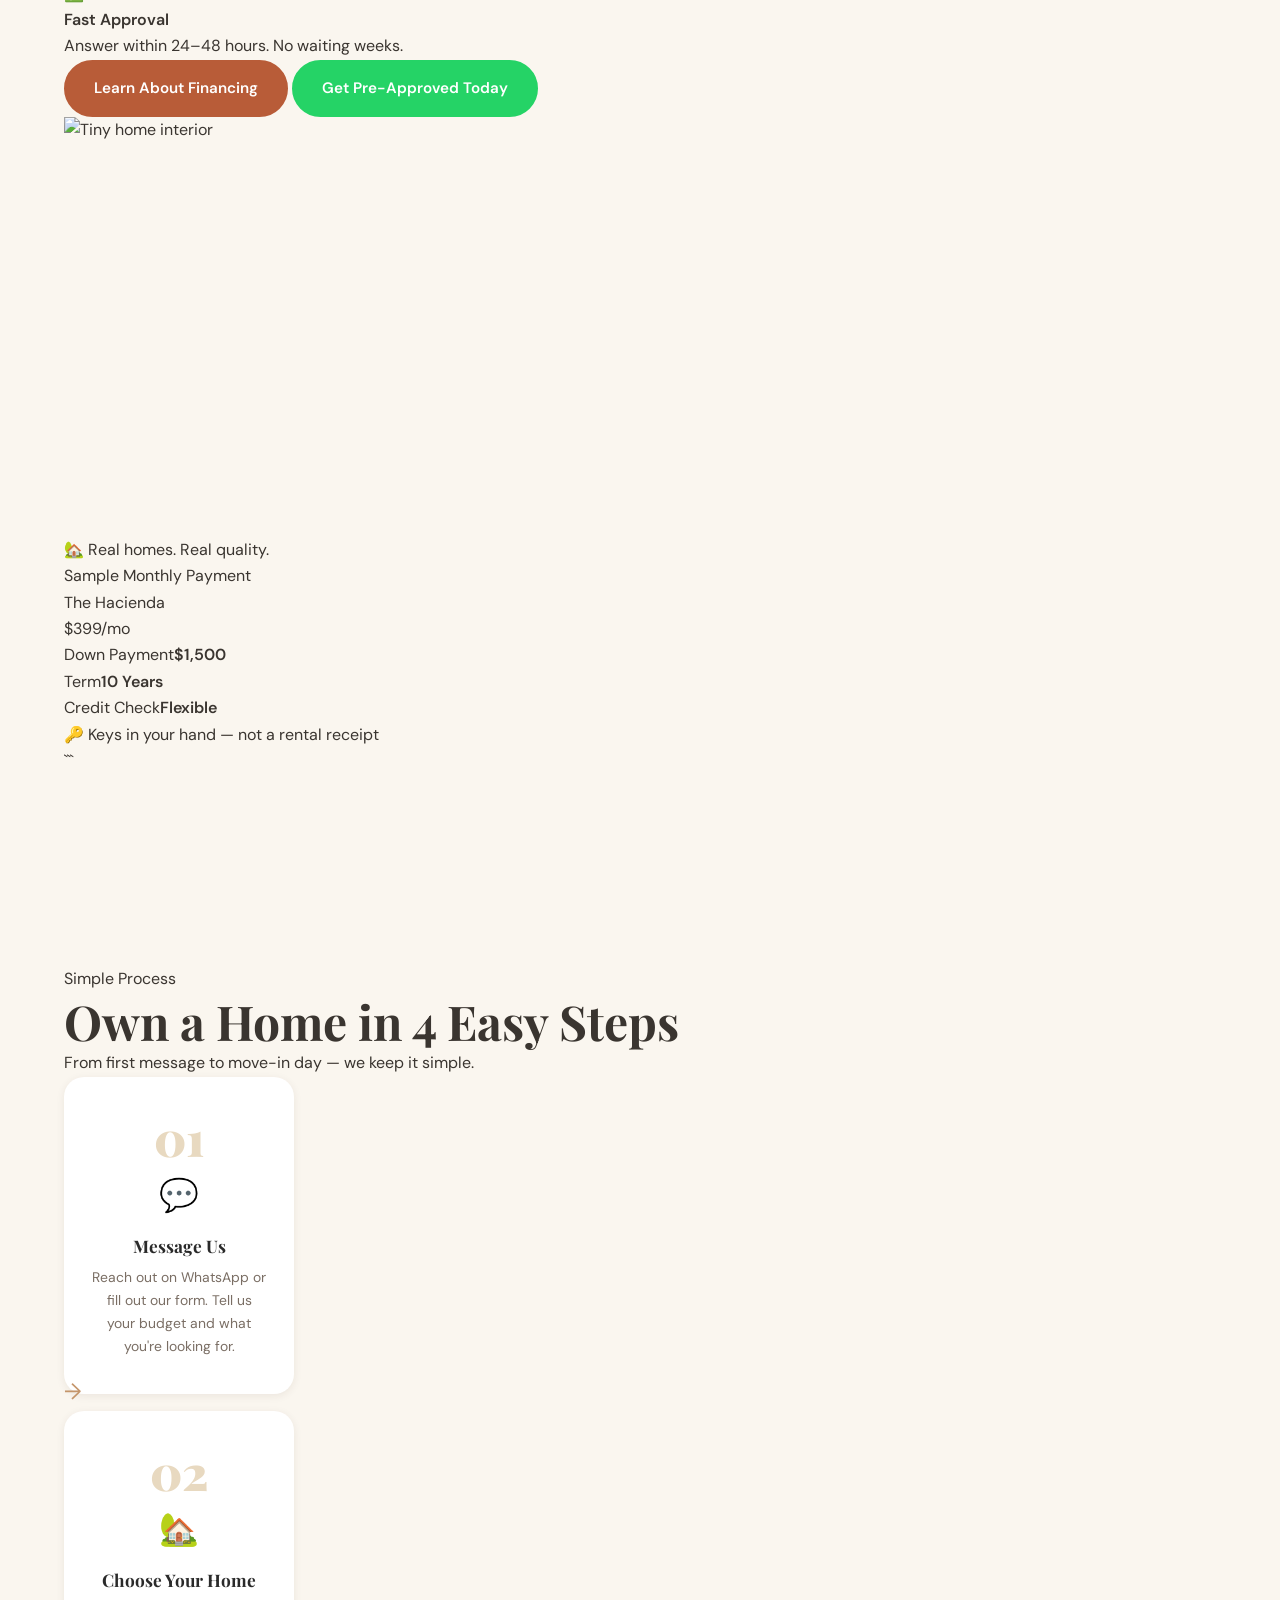
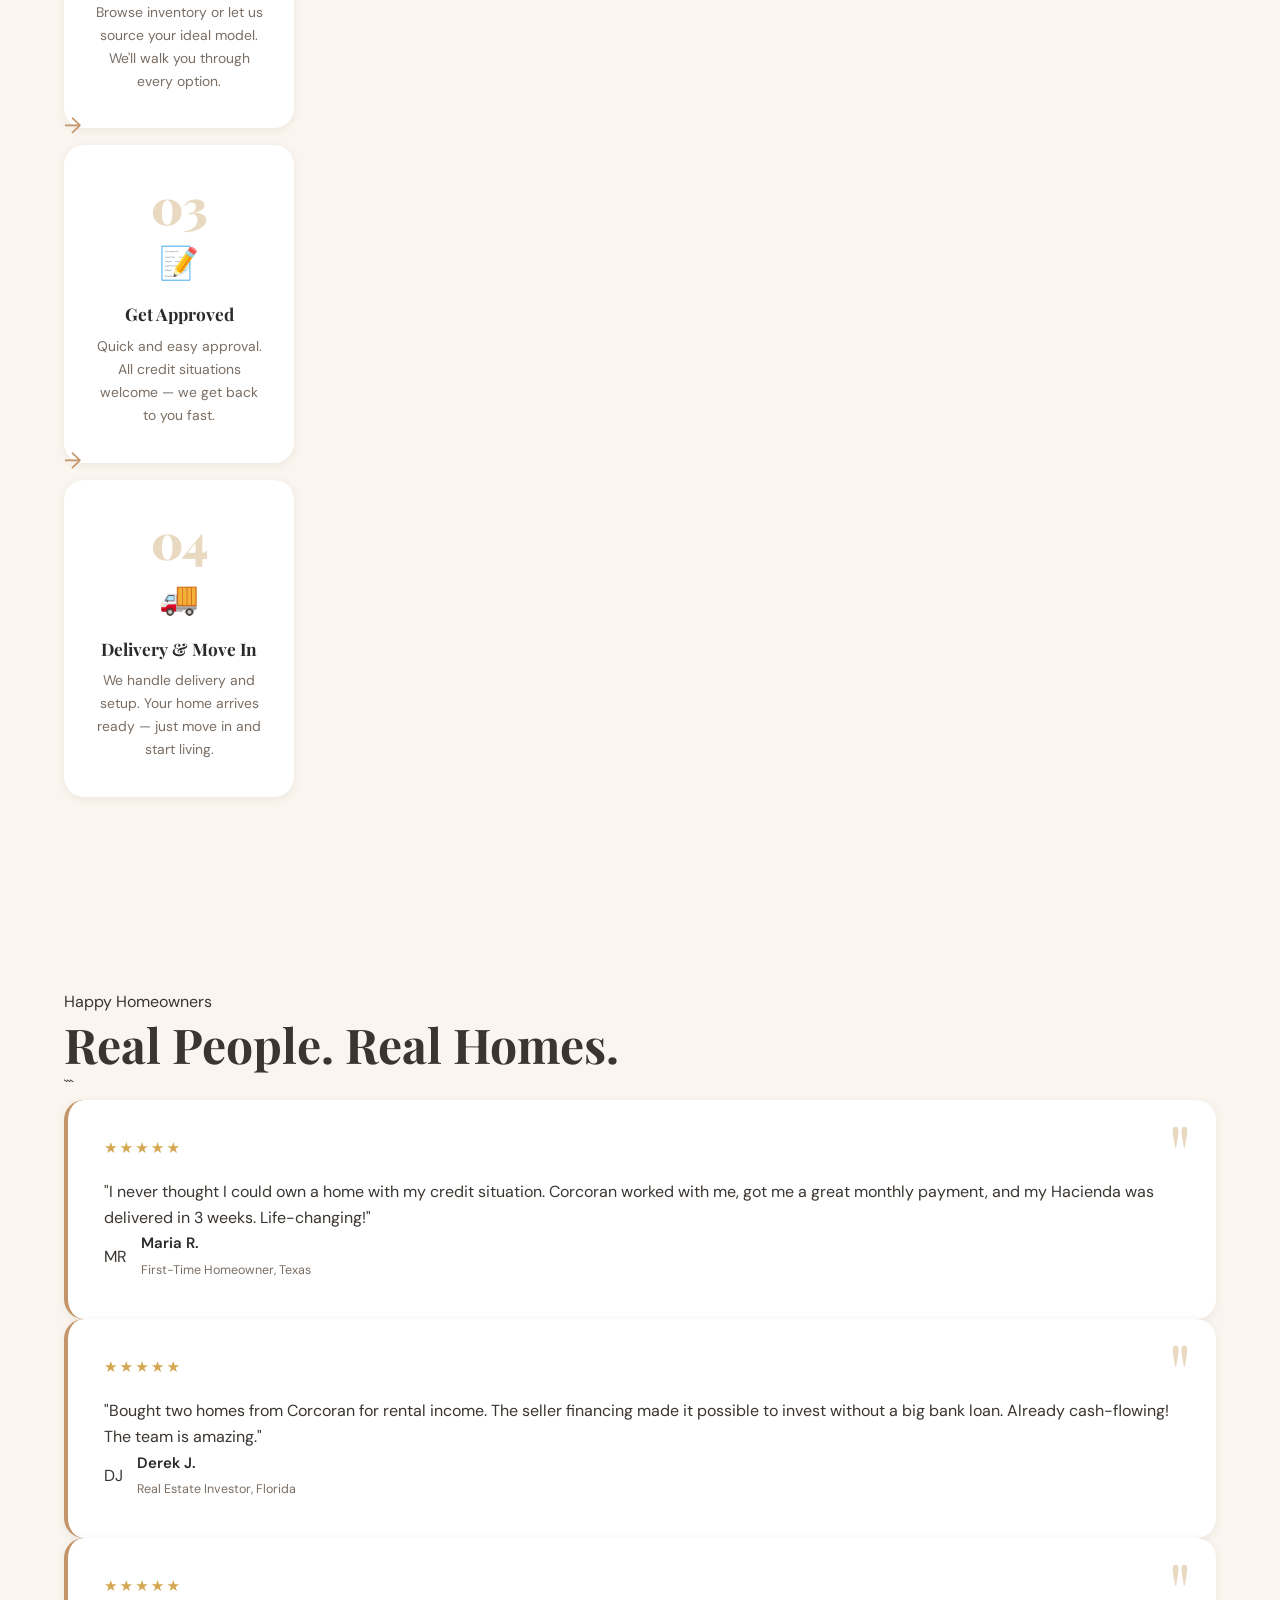
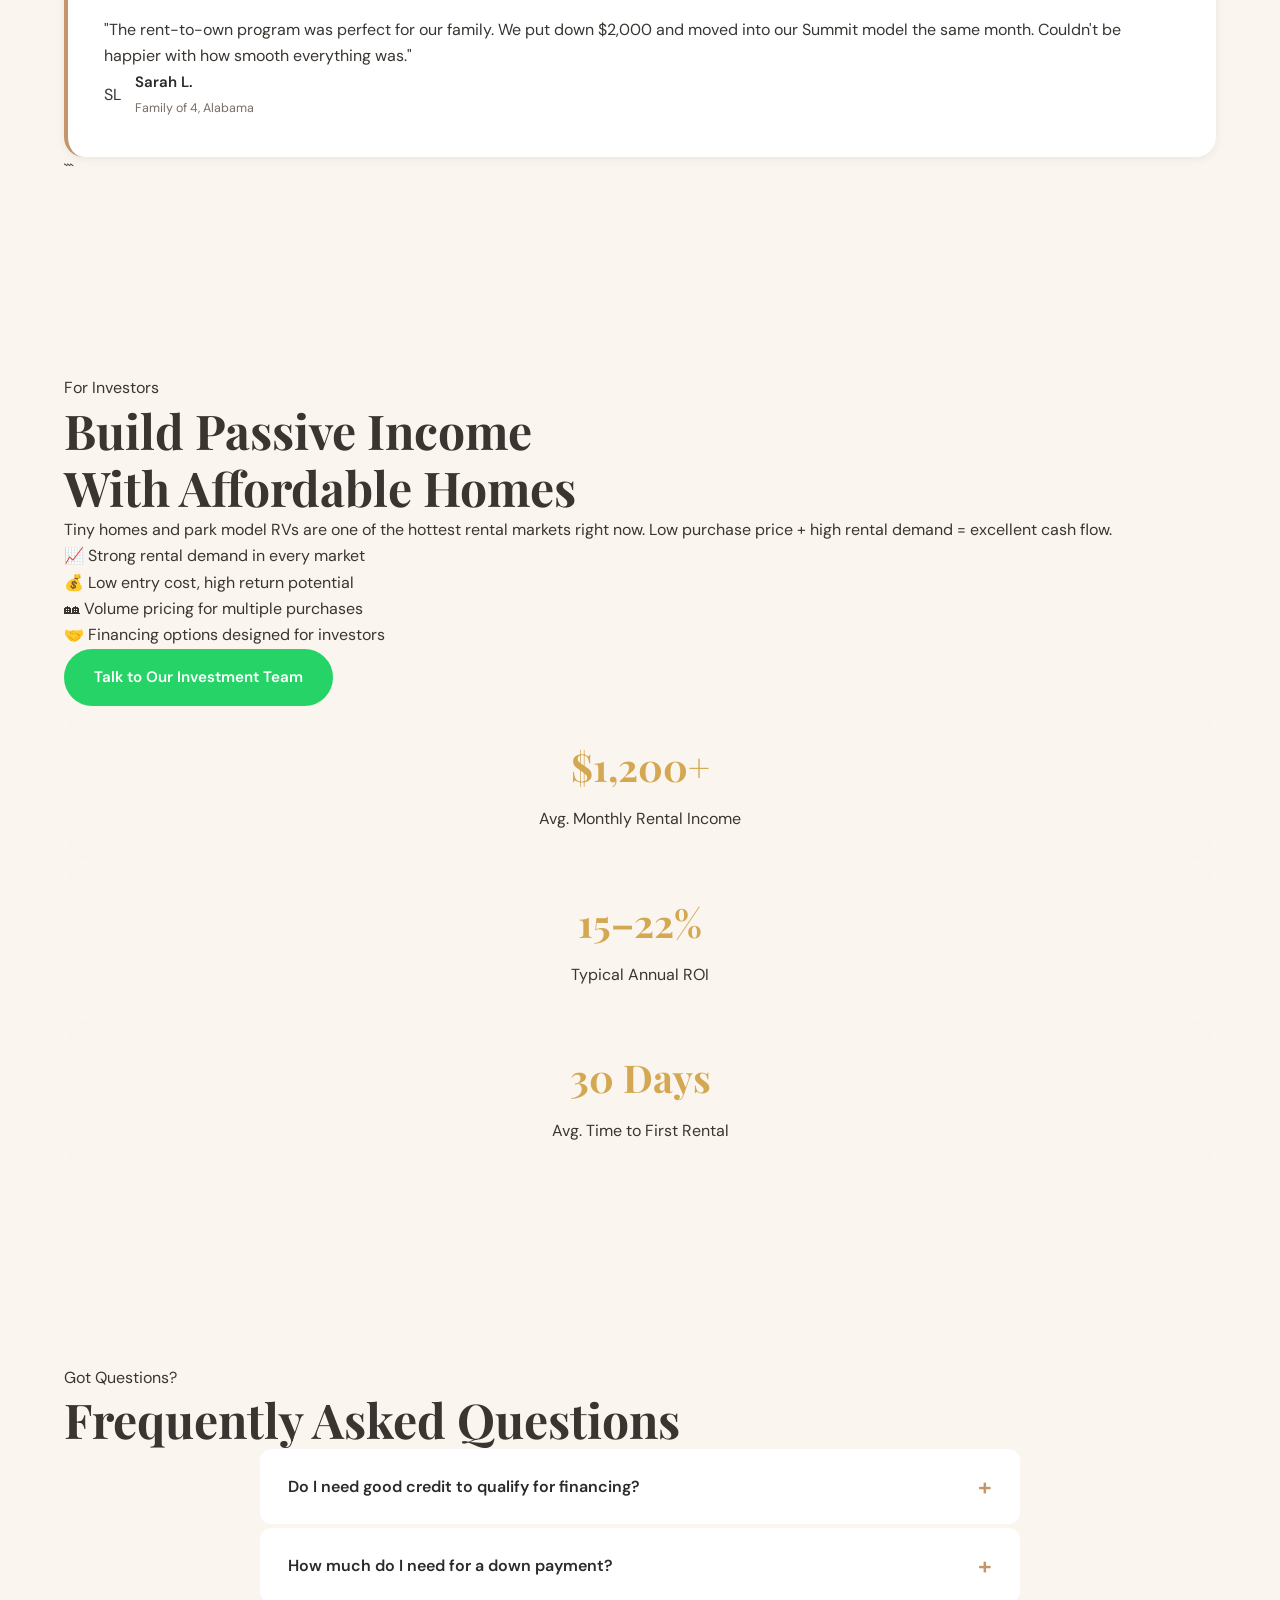
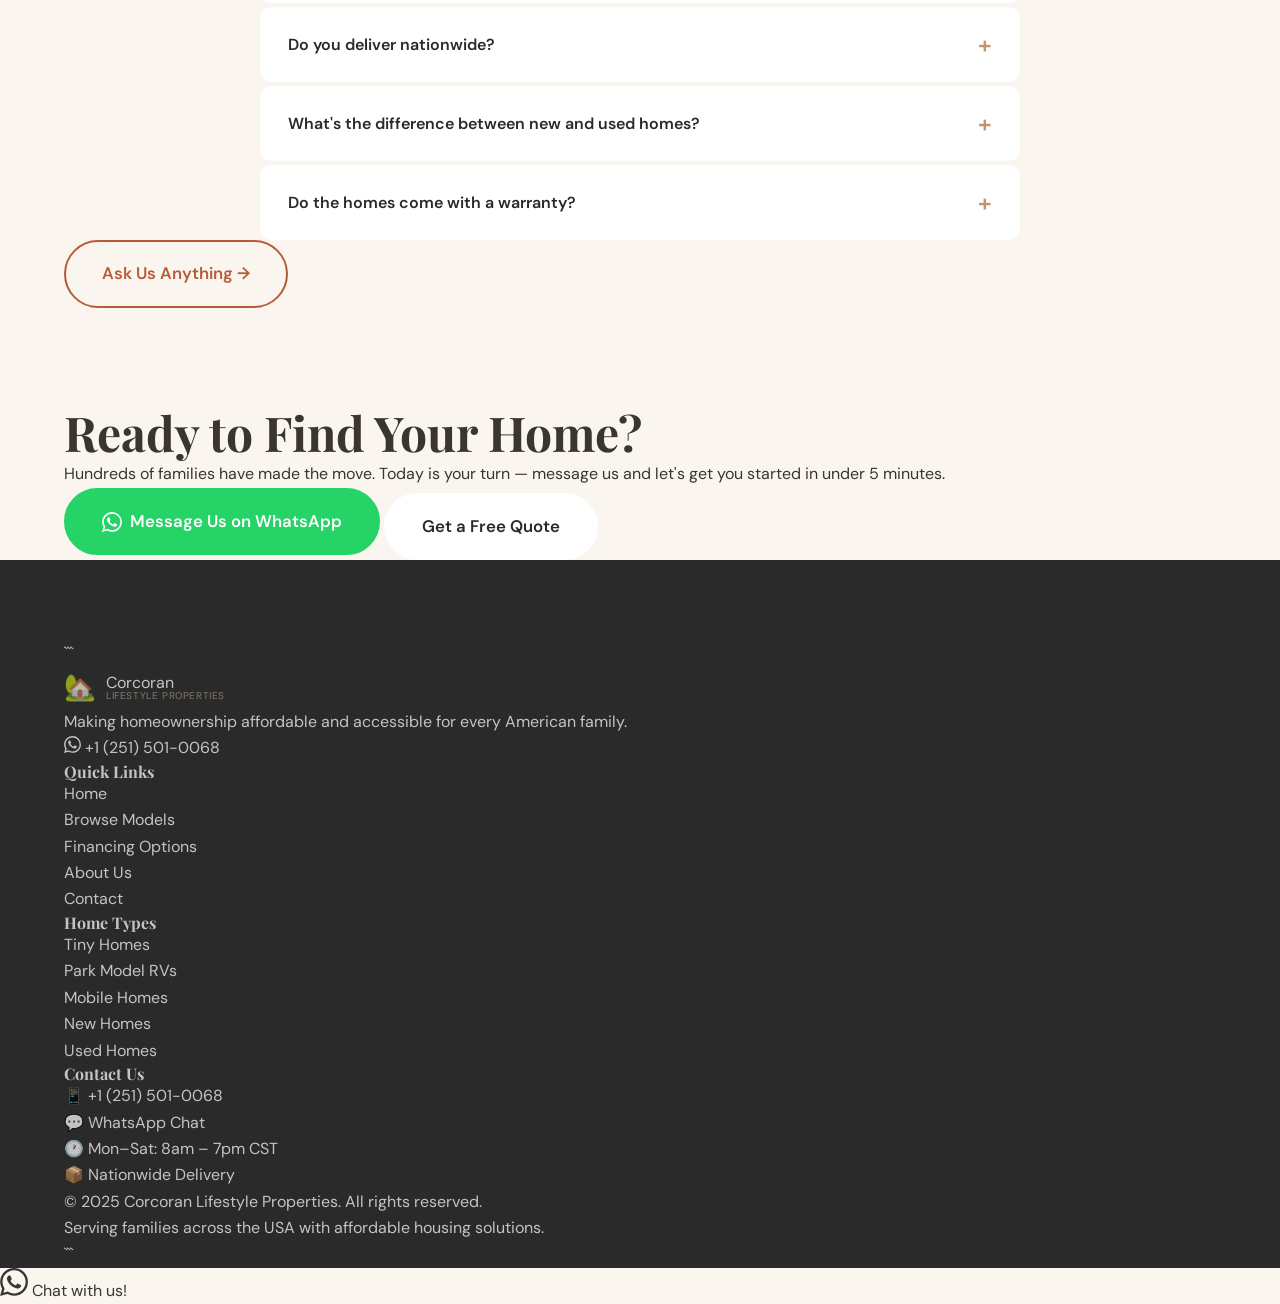
==== commit a4565e4b: "Update index.html" ====
--- a/index.html
+++ b/index.html
@@ -2,573 +2,630 @@
 
 <html lang="en">
 <head>
-  <meta charset="UTF-8" />
-  <meta name="viewport" content="width=device-width, initial-scale=1.0" />
-  <title>Corcoran Lifestyle Properties – Affordable Tiny Homes & Mobile Homes</title>
-  <meta name="description" content="Affordable tiny homes, park model RVs, and single-section mobile homes with low down payments, seller financing, and rent-to-own options. Nationwide delivery available." />
-  <link rel="preconnect" href="https://fonts.googleapis.com" />
-  <link rel="preconnect" href="https://fonts.gstatic.com" crossorigin />
-  <link href="https://fonts.googleapis.com/css2?family=Playfair+Display:wght@700;900&family=DM+Sans:wght@300;400;500;600&display=swap" rel="stylesheet" />
-  <link rel="stylesheet" href="style.css" />
+<meta charset="UTF-8"/>
+<meta name="viewport" content="width=device-width,initial-scale=1.0"/>
+<meta name="description" content="Affordable tiny homes, park model RVs & mobile homes with low down payments, seller financing and rent-to-own. Nationwide delivery. Call +1 (251) 501-0068."/>
+<title>Corcoran Lifestyle Properties – Affordable Tiny &amp; Mobile Homes</title>
+<link rel="preconnect" href="https://fonts.googleapis.com"/>
+<link rel="preconnect" href="https://fonts.gstatic.com" crossorigin/>
+<link href="https://fonts.googleapis.com/css2?family=Playfair+Display:ital,wght@0,700;0,900;1,700&family=DM+Sans:wght@400;500;600;700&display=swap" rel="stylesheet"/>
+<link rel="stylesheet" href="style.css"/>
 </head>
 <body>
 
-<!-- NAV -->
-
-<header class="nav-header" id="navbar">
+<!-- ═══════════════════════════════════════
+     NAV
+═══════════════════════════════════════ -->
+
+<header class="nav" id="nav">
   <div class="nav-inner">
-    <a href="index.html" class="logo">
-      <span class="logo-icon">🏡</span>
-      <div class="logo-text">
-        <span class="logo-main">Corcoran</span>
-        <span class="logo-sub">Lifestyle Properties</span>
-      </div>
-    </a>
-    <nav class="nav-links" id="navLinks">
-      <a href="index.html" class="active">Home</a>
-      <a href="models.html">Models</a>
-      <a href="financing.html">Financing</a>
-      <a href="about.html">About Us</a>
-      <a href="contact.html">Contact</a>
-    </nav>
-    <a href="https://wa.me/12515010068" target="_blank" class="btn btn-wa nav-wa">
-      <svg viewBox="0 0 24 24" fill="currentColor" width="18" height="18"><path d="M17.472 14.382c-.297-.149-1.758-.867-2.03-.967-.273-.099-.471-.148-.67.15-.197.297-.767.966-.94 1.164-.173.199-.347.223-.644.075-.297-.15-1.255-.463-2.39-1.475-.883-.788-1.48-1.761-1.653-2.059-.173-.297-.018-.458.13-.606.134-.133.298-.347.446-.52.149-.174.198-.298.298-.497.099-.198.05-.371-.025-.52-.075-.149-.669-1.612-.916-2.207-.242-.579-.487-.5-.669-.51-.173-.008-.371-.01-.57-.01-.198 0-.52.074-.792.372-.272.297-1.04 1.016-1.04 2.479 0 1.462 1.065 2.875 1.213 3.074.149.198 2.096 3.2 5.077 4.487.709.306 1.262.489 1.694.625.712.227 1.36.195 1.871.118.571-.085 1.758-.719 2.006-1.413.248-.694.248-1.289.173-1.413-.074-.124-.272-.198-.57-.347m-5.421 7.403h-.004a9.87 9.87 0 01-5.031-1.378l-.361-.214-3.741.982.998-3.648-.235-.374a9.86 9.86 0 01-1.51-5.26c.001-5.45 4.436-9.884 9.888-9.884 2.64 0 5.122 1.03 6.988 2.898a9.825 9.825 0 012.893 6.994c-.003 5.45-4.437 9.884-9.885 9.884m8.413-18.297A11.815 11.815 0 0012.05 0C5.495 0 .16 5.335.157 11.892c0 2.096.547 4.142 1.588 5.945L.057 24l6.305-1.654a11.882 11.882 0 005.683 1.448h.005c6.554 0 11.89-5.335 11.893-11.893a11.821 11.821 0 00-3.48-8.413z"/></svg>
-      WhatsApp Us
-    </a>
-    <button class="hamburger" id="hamburger" aria-label="Menu">
-      <span></span><span></span><span></span>
-    </button>
+
+```
+<!-- Logo -->
+<a href="index.html" class="logo" aria-label="Corcoran Lifestyle Properties home">
+  <span class="logo-icon" aria-hidden="true">🏡</span>
+  <div class="logo-text">
+    <span class="logo-name">Corcoran</span>
+    <span class="logo-sub">Lifestyle Properties</span>
+  </div>
+</a>
+
+<!-- Desktop links -->
+<nav class="nav-links" id="navLinks" role="navigation" aria-label="Site navigation">
+  <a href="index.html" class="nav-link active">Home</a>
+  <a href="models.html" class="nav-link">Models</a>
+  <a href="financing.html" class="nav-link">Financing</a>
+  <a href="about.html" class="nav-link">About Us</a>
+  <a href="contact.html" class="nav-link">Contact</a>
+  <!-- Mobile-only WA button inside nav drawer -->
+  <a href="https://wa.me/12515010068?text=Hi!%20I%27m%20interested%20in%20a%20home." target="_blank" rel="noopener" class="nav-wa-mobile btn-wa-mob">
+    <svg viewBox="0 0 24 24" fill="currentColor" width="18" height="18" aria-hidden="true"><path d="M17.472 14.382c-.297-.149-1.758-.867-2.03-.967-.273-.099-.471-.148-.67.15-.197.297-.767.966-.94 1.164-.173.199-.347.223-.644.075-.297-.15-1.255-.463-2.39-1.475-.883-.788-1.48-1.761-1.653-2.059-.173-.297-.018-.458.13-.606.134-.133.298-.347.446-.52.149-.174.198-.298.298-.497.099-.198.05-.371-.025-.52-.075-.149-.669-1.612-.916-2.207-.242-.579-.487-.5-.669-.51-.173-.008-.371-.01-.57-.01-.198 0-.52.074-.792.372-.272.297-1.04 1.016-1.04 2.479 0 1.462 1.065 2.875 1.213 3.074.149.198 2.096 3.2 5.077 4.487.709.306 1.262.489 1.694.625.712.227 1.36.195 1.871.118.571-.085 1.758-.719 2.006-1.413.248-.694.248-1.289.173-1.413-.074-.124-.272-.198-.57-.347m-5.421 7.403h-.004a9.87 9.87 0 01-5.031-1.378l-.361-.214-3.741.982.998-3.648-.235-.374a9.86 9.86 0 01-1.51-5.26c.001-5.45 4.436-9.884 9.888-9.884 2.64 0 5.122 1.03 6.988 2.898a9.825 9.825 0 012.893 6.994c-.003 5.45-4.437 9.884-9.885 9.884m8.413-18.297A11.815 11.815 0 0012.05 0C5.495 0 .16 5.335.157 11.892c0 2.096.547 4.142 1.588 5.945L.057 24l6.305-1.654a11.882 11.882 0 005.683 1.448h.005c6.554 0 11.89-5.335 11.893-11.893a11.821 11.821 0 00-3.48-8.413z"/></svg>
+    WhatsApp Us Now
+  </a>
+</nav>
+
+<!-- Desktop WA button -->
+<a href="https://wa.me/12515010068?text=Hi!%20I%27m%20interested%20in%20a%20home%20from%20Corcoran." target="_blank" rel="noopener" class="nav-wa desktop-only" aria-label="WhatsApp us">
+  <svg viewBox="0 0 24 24" fill="currentColor" width="17" height="17" aria-hidden="true"><path d="M17.472 14.382c-.297-.149-1.758-.867-2.03-.967-.273-.099-.471-.148-.67.15-.197.297-.767.966-.94 1.164-.173.199-.347.223-.644.075-.297-.15-1.255-.463-2.39-1.475-.883-.788-1.48-1.761-1.653-2.059-.173-.297-.018-.458.13-.606.134-.133.298-.347.446-.52.149-.174.198-.298.298-.497.099-.198.05-.371-.025-.52-.075-.149-.669-1.612-.916-2.207-.242-.579-.487-.5-.669-.51-.173-.008-.371-.01-.57-.01-.198 0-.52.074-.792.372-.272.297-1.04 1.016-1.04 2.479 0 1.462 1.065 2.875 1.213 3.074.149.198 2.096 3.2 5.077 4.487.709.306 1.262.489 1.694.625.712.227 1.36.195 1.871.118.571-.085 1.758-.719 2.006-1.413.248-.694.248-1.289.173-1.413-.074-.124-.272-.198-.57-.347m-5.421 7.403h-.004a9.87 9.87 0 01-5.031-1.378l-.361-.214-3.741.982.998-3.648-.235-.374a9.86 9.86 0 01-1.51-5.26c.001-5.45 4.436-9.884 9.888-9.884 2.64 0 5.122 1.03 6.988 2.898a9.825 9.825 0 012.893 6.994c-.003 5.45-4.437 9.884-9.885 9.884m8.413-18.297A11.815 11.815 0 0012.05 0C5.495 0 .16 5.335.157 11.892c0 2.096.547 4.142 1.588 5.945L.057 24l6.305-1.654a11.882 11.882 0 005.683 1.448h.005c6.554 0 11.89-5.335 11.893-11.893a11.821 11.821 0 00-3.48-8.413z"/></svg>
+  WhatsApp Us
+</a>
+
+<!-- Hamburger -->
+<button class="hamburger" id="hamburger" aria-label="Open menu" aria-expanded="false" aria-controls="navLinks">
+  <span></span>
+  <span></span>
+  <span></span>
+</button>
+```
+
   </div>
 </header>
 
-<!-- HERO -->
-
-<section class="hero">
-  <div class="hero-bg">
-    <div class="hero-overlay"></div>
-    <div class="hero-shapes">
-      <div class="shape shape-1"></div>
-      <div class="shape shape-2"></div>
-    </div>
-  </div>
-  <div class="hero-content container">
-    <div class="hero-badge">✦ Seller Financing Available</div>
-    <h1 class="hero-title">Affordable Tiny Homes<br><span class="accent">You Can Own Today</span></h1>
-    <p class="hero-sub">Low down payments · Easy seller financing · Rent-to-own options · Nationwide delivery — Your dream home is closer than you think.</p>
-    <div class="hero-ctas">
-      <a href="models.html" class="btn btn-primary">Browse Homes</a>
-      <a href="https://wa.me/12515010068?text=Hi!%20I%27m%20interested%20in%20a%20home%20from%20Corcoran%20Lifestyle%20Properties." target="_blank" class="btn btn-wa">
-        <svg viewBox="0 0 24 24" fill="currentColor" width="20" height="20"><path d="M17.472 14.382c-.297-.149-1.758-.867-2.03-.967-.273-.099-.471-.148-.67.15-.197.297-.767.966-.94 1.164-.173.199-.347.223-.644.075-.297-.15-1.255-.463-2.39-1.475-.883-.788-1.48-1.761-1.653-2.059-.173-.297-.018-.458.13-.606.134-.133.298-.347.446-.52.149-.174.198-.298.298-.497.099-.198.05-.371-.025-.52-.075-.149-.669-1.612-.916-2.207-.242-.579-.487-.5-.669-.51-.173-.008-.371-.01-.57-.01-.198 0-.52.074-.792.372-.272.297-1.04 1.016-1.04 2.479 0 1.462 1.065 2.875 1.213 3.074.149.198 2.096 3.2 5.077 4.487.709.306 1.262.489 1.694.625.712.227 1.36.195 1.871.118.571-.085 1.758-.719 2.006-1.413.248-.694.248-1.289.173-1.413-.074-.124-.272-.198-.57-.347m-5.421 7.403h-.004a9.87 9.87 0 01-5.031-1.378l-.361-.214-3.741.982.998-3.648-.235-.374a9.86 9.86 0 01-1.51-5.26c.001-5.45 4.436-9.884 9.888-9.884 2.64 0 5.122 1.03 6.988 2.898a9.825 9.825 0 012.893 6.994c-.003 5.45-4.437 9.884-9.885 9.884m8.413-18.297A11.815 11.815 0 0012.05 0C5.495 0 .16 5.335.157 11.892c0 2.096.547 4.142 1.588 5.945L.057 24l6.305-1.654a11.882 11.882 0 005.683 1.448h.005c6.554 0 11.89-5.335 11.893-11.893a11.821 11.821 0 00-3.48-8.413z"/></svg>
-        Message on WhatsApp
+<!-- ═══════════════════════════════════════
+     HERO
+═══════════════════════════════════════ -->
+
+<section class="hero" id="home">
+  <div class="hero-bg" aria-hidden="true"></div>
+  <div class="hero-overlay" aria-hidden="true"></div>
+
+  <div class="hero-content">
+    <div class="hero-eyebrow">✦ Seller Financing Available — No Bank Needed</div>
+    <h1 class="hero-h1">Affordable Tiny Homes<br><span class="hero-accent">You Can Own Today</span></h1>
+    <p class="hero-sub">Low down payments &nbsp;·&nbsp; Easy seller financing &nbsp;·&nbsp; Rent-to-own &nbsp;·&nbsp; Nationwide delivery<br>Your dream home is closer than you think.</p>
+
+```
+<div class="hero-actions">
+  <a href="models.html" class="btn btn-primary btn-lg">Browse Homes</a>
+  <a href="https://wa.me/12515010068?text=Hi!%20I%27m%20interested%20in%20a%20home%20from%20Corcoran%20Lifestyle%20Properties." target="_blank" rel="noopener" class="btn btn-wa btn-lg">
+    <svg viewBox="0 0 24 24" fill="currentColor" width="20" height="20" aria-hidden="true"><path d="M17.472 14.382c-.297-.149-1.758-.867-2.03-.967-.273-.099-.471-.148-.67.15-.197.297-.767.966-.94 1.164-.173.199-.347.223-.644.075-.297-.15-1.255-.463-2.39-1.475-.883-.788-1.48-1.761-1.653-2.059-.173-.297-.018-.458.13-.606.134-.133.298-.347.446-.52.149-.174.198-.298.298-.497.099-.198.05-.371-.025-.52-.075-.149-.669-1.612-.916-2.207-.242-.579-.487-.5-.669-.51-.173-.008-.371-.01-.57-.01-.198 0-.52.074-.792.372-.272.297-1.04 1.016-1.04 2.479 0 1.462 1.065 2.875 1.213 3.074.149.198 2.096 3.2 5.077 4.487.709.306 1.262.489 1.694.625.712.227 1.36.195 1.871.118.571-.085 1.758-.719 2.006-1.413.248-.694.248-1.289.173-1.413-.074-.124-.272-.198-.57-.347m-5.421 7.403h-.004a9.87 9.87 0 01-5.031-1.378l-.361-.214-3.741.982.998-3.648-.235-.374a9.86 9.86 0 01-1.51-5.26c.001-5.45 4.436-9.884 9.888-9.884 2.64 0 5.122 1.03 6.988 2.898a9.825 9.825 0 012.893 6.994c-.003 5.45-4.437 9.884-9.885 9.884m8.413-18.297A11.815 11.815 0 0012.05 0C5.495 0 .16 5.335.157 11.892c0 2.096.547 4.142 1.588 5.945L.057 24l6.305-1.654a11.882 11.882 0 005.683 1.448h.005c6.554 0 11.89-5.335 11.893-11.893a11.821 11.821 0 00-3.48-8.413z"/></svg>
+    Message on WhatsApp
+  </a>
+</div>
+
+<div class="hero-stats" aria-label="Key statistics">
+  <div class="hstat">
+    <span class="hstat-num">500+</span>
+    <span class="hstat-lbl">Homes Delivered</span>
+  </div>
+  <div class="hstat-sep" aria-hidden="true"></div>
+  <div class="hstat">
+    <span class="hstat-num">$0–$5K</span>
+    <span class="hstat-lbl">Down Payment Options</span>
+  </div>
+  <div class="hstat-sep" aria-hidden="true"></div>
+  <div class="hstat">
+    <span class="hstat-num">48</span>
+    <span class="hstat-lbl">States We Deliver To</span>
+  </div>
+</div>
+```
+
+  </div>
+
+  <div class="hero-scroll" aria-hidden="true">
+    <span>Scroll</span>
+    <div class="scroll-bar"></div>
+  </div>
+</section>
+
+<!-- ═══════════════════════════════════════
+     TRUST BAR
+═══════════════════════════════════════ -->
+
+<div class="trust-bar">
+  <div class="trust-inner">
+    <div class="trust-item"><span aria-hidden="true">🏆</span> Trusted Since 2015</div>
+    <div class="trust-sep" aria-hidden="true"></div>
+    <div class="trust-item"><span aria-hidden="true">🚚</span> Nationwide Delivery &amp; Setup</div>
+    <div class="trust-sep" aria-hidden="true"></div>
+    <div class="trust-item"><span aria-hidden="true">💰</span> No Bank Needed</div>
+    <div class="trust-sep" aria-hidden="true"></div>
+    <div class="trust-item"><span aria-hidden="true">🔧</span> Full Warranty</div>
+    <div class="trust-sep" aria-hidden="true"></div>
+    <div class="trust-item"><span aria-hidden="true">⭐</span> 5-Star Service</div>
+  </div>
+</div>
+
+<!-- ═══════════════════════════════════════
+     PHOTO STRIP
+═══════════════════════════════════════ -->
+
+<div class="strip" role="region" aria-label="Home photo gallery">
+  <div class="strip-track">
+    <div class="strip-item">
+      <img src="https://images.unsplash.com/photo-1570129477492-45c003edd2be?w=600&q=75" alt="Tiny home exterior" loading="lazy" width="300" height="210"/>
+      <span class="strip-label">Exterior Views</span>
+    </div>
+    <div class="strip-item">
+      <img src="https://images.unsplash.com/photo-1556909114-f6e7ad7d3136?w=600&q=75" alt="Tiny home kitchen" loading="lazy" width="300" height="210"/>
+      <span class="strip-label">Open Kitchens</span>
+    </div>
+    <div class="strip-item">
+      <img src="https://images.unsplash.com/photo-1558618666-fcd25c85cd64?w=600&q=75" alt="Cozy living space" loading="lazy" width="300" height="210"/>
+      <span class="strip-label">Cozy Living</span>
+    </div>
+    <div class="strip-item">
+      <img src="https://images.unsplash.com/photo-1512917774080-9991f1c4c750?w=600&q=75" alt="Mobile home" loading="lazy" width="300" height="210"/>
+      <span class="strip-label">Mobile Homes</span>
+    </div>
+    <div class="strip-item">
+      <img src="https://images.unsplash.com/photo-1523217582562-09d0def993a6?w=600&q=75" alt="Park model RV" loading="lazy" width="300" height="210"/>
+      <span class="strip-label">Park Models</span>
+    </div>
+    <div class="strip-item">
+      <img src="https://images.unsplash.com/photo-1449158743715-0a90ebb6d2d8?w=600&q=75" alt="Comfortable bedroom" loading="lazy" width="300" height="210"/>
+      <span class="strip-label">Bedrooms</span>
+    </div>
+  </div>
+</div>
+
+<!-- ═══════════════════════════════════════
+     FEATURED HOMES
+═══════════════════════════════════════ -->
+
+<section class="section bg-warm" id="homes">
+  <div class="container">
+    <div class="sec-head">
+      <div class="tag">Available Now</div>
+      <h2>Featured Homes</h2>
+      <p class="sec-sub">Tiny homes, park model RVs &amp; mobile homes — move-in ready with flexible financing.</p>
+    </div>
+
+```
+<!-- inventory.js replaces this grid when it has homes -->
+<div class="cards-grid" id="clp-homes-grid">
+
+  <article class="card">
+    <div class="card-img hacienda">
+      <span class="card-badge">🔥 Best Seller</span>
+      <span class="card-type">Park Model RV</span>
+    </div>
+    <div class="card-body">
+      <h3 class="card-name">The Hacienda</h3>
+      <div class="card-specs">
+        <span>📐 400 sq ft</span><span>🛏 1–2 Bed</span><span>🚿 1 Bath</span>
+      </div>
+      <div class="card-pricing">
+        <div>
+          <div class="card-price">From $42,900</div>
+          <div class="card-mo">As low as <strong>$399/mo</strong></div>
+        </div>
+        <div class="card-down">$1,500 Down</div>
+      </div>
+      <a href="https://wa.me/12515010068?text=Hi!%20I%27m%20interested%20in%20The%20Hacienda." target="_blank" rel="noopener" class="btn btn-wa btn-full">
+        <svg viewBox="0 0 24 24" fill="currentColor" width="16" height="16" aria-hidden="true"><path d="M17.472 14.382c-.297-.149-1.758-.867-2.03-.967-.273-.099-.471-.148-.67.15-.197.297-.767.966-.94 1.164-.173.199-.347.223-.644.075-.297-.15-1.255-.463-2.39-1.475-.883-.788-1.48-1.761-1.653-2.059-.173-.297-.018-.458.13-.606.134-.133.298-.347.446-.52.149-.174.198-.298.298-.497.099-.198.05-.371-.025-.52-.075-.149-.669-1.612-.916-2.207-.242-.579-.487-.5-.669-.51-.173-.008-.371-.01-.57-.01-.198 0-.52.074-.792.372-.272.297-1.04 1.016-1.04 2.479 0 1.462 1.065 2.875 1.213 3.074.149.198 2.096 3.2 5.077 4.487.709.306 1.262.489 1.694.625.712.227 1.36.195 1.871.118.571-.085 1.758-.719 2.006-1.413.248-.694.248-1.289.173-1.413-.074-.124-.272-.198-.57-.347m-5.421 7.403h-.004a9.87 9.87 0 01-5.031-1.378l-.361-.214-3.741.982.998-3.648-.235-.374a9.86 9.86 0 01-1.51-5.26c.001-5.45 4.436-9.884 9.888-9.884 2.64 0 5.122 1.03 6.988 2.898a9.825 9.825 0 012.893 6.994c-.003 5.45-4.437 9.884-9.885 9.884m8.413-18.297A11.815 11.815 0 0012.05 0C5.495 0 .16 5.335.157 11.892c0 2.096.547 4.142 1.588 5.945L.057 24l6.305-1.654a11.882 11.882 0 005.683 1.448h.005c6.554 0 11.89-5.335 11.893-11.893a11.821 11.821 0 00-3.48-8.413z"/></svg>
+        Inquire on WhatsApp
       </a>
     </div>
-    <div class="hero-stats">
-      <div class="stat"><span class="stat-num">500+</span><span class="stat-label">Homes Delivered</span></div>
-      <div class="stat-div"></div>
-      <div class="stat"><span class="stat-num">$0–$5K</span><span class="stat-label">Down Payment Options</span></div>
-      <div class="stat-div"></div>
-      <div class="stat"><span class="stat-num">48</span><span class="stat-label">States We Deliver To</span></div>
-    </div>
-  </div>
-  <div class="hero-scroll">
-    <span>Scroll to explore</span>
-    <div class="scroll-line"></div>
-  </div>
-</section>
-
-<!-- TRUST BAR -->
-
-<section class="trust-bar">
-  <div class="container trust-grid">
-    <div class="trust-item"><span class="trust-icon">🏆</span><span>Trusted Seller Since 2015</span></div>
-    <div class="trust-item"><span class="trust-icon">🚚</span><span>Nationwide Delivery & Setup</span></div>
-    <div class="trust-item"><span class="trust-icon">💰</span><span>No Bank Needed – We Finance</span></div>
-    <div class="trust-item"><span class="trust-icon">🔧</span><span>Full Warranty Included</span></div>
-    <div class="trust-item"><span class="trust-icon">⭐</span><span>5-Star Customer Service</span></div>
-  </div>
-</section>
-
-<!-- PHOTO GALLERY STRIP -->
-
-<section class="photo-strip">
-  <div class="photo-strip-inner">
-    <div class="photo-strip-item">
-      <img src="https://images.unsplash.com/photo-1570129477492-45c003edd2be?w=500&q=80" alt="Tiny home exterior" loading="lazy" />
-      <div class="photo-strip-label">Exterior Views</div>
-    </div>
-    <div class="photo-strip-item">
-      <img src="https://images.unsplash.com/photo-1556909114-f6e7ad7d3136?w=500&q=80" alt="Modern tiny home interior" loading="lazy" />
-      <div class="photo-strip-label">Open Kitchens</div>
-    </div>
-    <div class="photo-strip-item">
-      <img src="https://images.unsplash.com/photo-1558618666-fcd25c85cd64?w=500&q=80" alt="Cozy tiny home" loading="lazy" />
-      <div class="photo-strip-label">Cozy Living Spaces</div>
-    </div>
-    <div class="photo-strip-item">
-      <img src="https://images.unsplash.com/photo-1512917774080-9991f1c4c750?w=500&q=80" alt="Mobile home exterior" loading="lazy" />
-      <div class="photo-strip-label">Mobile Homes</div>
-    </div>
-    <div class="photo-strip-item">
-      <img src="https://images.unsplash.com/photo-1523217582562-09d0def993a6?w=500&q=80" alt="Park model RV" loading="lazy" />
-      <div class="photo-strip-label">Park Models</div>
-    </div>
-    <div class="photo-strip-item">
-      <img src="https://images.unsplash.com/photo-1449158743715-0a90ebb6d2d8?w=500&q=80" alt="Tiny home bedroom" loading="lazy" />
-      <div class="photo-strip-label">Comfortable Bedrooms</div>
-    </div>
-  </div>
-</section>
-
-<!-- FEATURED MODELS -->
-
-<section class="section featured-section">
-  <div class="container">
-    <div class="section-header">
-      <div class="section-tag">Available Now</div>
-      <h2 class="section-title">Featured Homes</h2>
-      <p class="section-sub">New & used tiny homes, park model RVs, and single-section mobile homes — move-in ready with flexible financing.</p>
-    </div>
-
-```
-<!-- Dynamic grid — filled by inventory.js if present, else shows static fallback -->
-<div class="models-grid" id="clp-homes-grid">
-
-  <div class="model-card visible">
-    <div class="model-img hacienda">
-      <div class="model-badge">🔥 Best Seller</div>
-      <div class="model-tag">Park Model RV</div>
-    </div>
-    <div class="model-body">
-      <h3 class="model-name">The Hacienda</h3>
-      <div class="model-specs">
-        <span>📐 400 sq ft</span>
-        <span>🛏 1–2 Bed</span>
-        <span>🚿 1 Bath</span>
-      </div>
-      <div class="model-price-row">
+  </article>
+
+  <article class="card">
+    <div class="card-img summit">
+      <span class="card-badge badge-new">✨ New</span>
+      <span class="card-type">Tiny Home</span>
+    </div>
+    <div class="card-body">
+      <h3 class="card-name">The Summit</h3>
+      <div class="card-specs">
+        <span>📐 560 sq ft</span><span>🛏 2 Bed</span><span>🚿 1 Bath</span>
+      </div>
+      <div class="card-pricing">
         <div>
-          <div class="model-price">From $42,900</div>
-          <div class="model-finance">As low as <strong>$399/mo</strong></div>
-        </div>
-        <div class="model-down">$1,500 Down</div>
-      </div>
-      <a href="https://wa.me/12515010068?text=Hi!%20I%27m%20interested%20in%20The%20Hacienda." target="_blank" class="btn btn-wa w-full">💬 Inquire on WhatsApp</a>
-    </div>
-  </div>
-
-  <div class="model-card visible">
-    <div class="model-img summit">
-      <div class="model-badge new">✨ New Arrival</div>
-      <div class="model-tag">Tiny Home</div>
-    </div>
-    <div class="model-body">
-      <h3 class="model-name">The Summit</h3>
-      <div class="model-specs">
-        <span>📐 560 sq ft</span>
-        <span>🛏 2 Bed</span>
-        <span>🚿 1 Bath</span>
-      </div>
-      <div class="model-price-row">
+          <div class="card-price">From $59,500</div>
+          <div class="card-mo">As low as <strong>$549/mo</strong></div>
+        </div>
+        <div class="card-down">$2,000 Down</div>
+      </div>
+      <a href="https://wa.me/12515010068?text=Hi!%20I%27m%20interested%20in%20The%20Summit." target="_blank" rel="noopener" class="btn btn-wa btn-full">
+        <svg viewBox="0 0 24 24" fill="currentColor" width="16" height="16" aria-hidden="true"><path d="M17.472 14.382c-.297-.149-1.758-.867-2.03-.967-.273-.099-.471-.148-.67.15-.197.297-.767.966-.94 1.164-.173.199-.347.223-.644.075-.297-.15-1.255-.463-2.39-1.475-.883-.788-1.48-1.761-1.653-2.059-.173-.297-.018-.458.13-.606.134-.133.298-.347.446-.52.149-.174.198-.298.298-.497.099-.198.05-.371-.025-.52-.075-.149-.669-1.612-.916-2.207-.242-.579-.487-.5-.669-.51-.173-.008-.371-.01-.57-.01-.198 0-.52.074-.792.372-.272.297-1.04 1.016-1.04 2.479 0 1.462 1.065 2.875 1.213 3.074.149.198 2.096 3.2 5.077 4.487.709.306 1.262.489 1.694.625.712.227 1.36.195 1.871.118.571-.085 1.758-.719 2.006-1.413.248-.694.248-1.289.173-1.413-.074-.124-.272-.198-.57-.347m-5.421 7.403h-.004a9.87 9.87 0 01-5.031-1.378l-.361-.214-3.741.982.998-3.648-.235-.374a9.86 9.86 0 01-1.51-5.26c.001-5.45 4.436-9.884 9.888-9.884 2.64 0 5.122 1.03 6.988 2.898a9.825 9.825 0 012.893 6.994c-.003 5.45-4.437 9.884-9.885 9.884m8.413-18.297A11.815 11.815 0 0012.05 0C5.495 0 .16 5.335.157 11.892c0 2.096.547 4.142 1.588 5.945L.057 24l6.305-1.654a11.882 11.882 0 005.683 1.448h.005c6.554 0 11.89-5.335 11.893-11.893a11.821 11.821 0 00-3.48-8.413z"/></svg>
+        Inquire on WhatsApp
+      </a>
+    </div>
+  </article>
+
+  <article class="card">
+    <div class="card-img dream">
+      <span class="card-type">Tiny Home</span>
+    </div>
+    <div class="card-body">
+      <h3 class="card-name">Dream Dwelling / Tannehill</h3>
+      <div class="card-specs">
+        <span>📐 480 sq ft</span><span>🛏 1–2 Bed</span><span>🚿 1 Bath</span>
+      </div>
+      <div class="card-pricing">
         <div>
-          <div class="model-price">From $59,500</div>
-          <div class="model-finance">As low as <strong>$549/mo</strong></div>
-        </div>
-        <div class="model-down">$2,000 Down</div>
-      </div>
-      <a href="https://wa.me/12515010068?text=Hi!%20I%27m%20interested%20in%20The%20Summit." target="_blank" class="btn btn-wa w-full">💬 Inquire on WhatsApp</a>
-    </div>
-  </div>
-
-  <div class="model-card visible">
-    <div class="model-img dream">
-      <div class="model-tag">Tiny Home</div>
-    </div>
-    <div class="model-body">
-      <h3 class="model-name">Dream Dwelling / Tannehill</h3>
-      <div class="model-specs">
-        <span>📐 480 sq ft</span>
-        <span>🛏 1–2 Bed</span>
-        <span>🚿 1 Bath</span>
-      </div>
-      <div class="model-price-row">
+          <div class="card-price">From $49,900</div>
+          <div class="card-mo">As low as <strong>$459/mo</strong></div>
+        </div>
+        <div class="card-down">$1,500 Down</div>
+      </div>
+      <a href="https://wa.me/12515010068?text=Hi!%20I%27m%20interested%20in%20Dream%20Dwelling." target="_blank" rel="noopener" class="btn btn-wa btn-full">
+        <svg viewBox="0 0 24 24" fill="currentColor" width="16" height="16" aria-hidden="true"><path d="M17.472 14.382c-.297-.149-1.758-.867-2.03-.967-.273-.099-.471-.148-.67.15-.197.297-.767.966-.94 1.164-.173.199-.347.223-.644.075-.297-.15-1.255-.463-2.39-1.475-.883-.788-1.48-1.761-1.653-2.059-.173-.297-.018-.458.13-.606.134-.133.298-.347.446-.52.149-.174.198-.298.298-.497.099-.198.05-.371-.025-.52-.075-.149-.669-1.612-.916-2.207-.242-.579-.487-.5-.669-.51-.173-.008-.371-.01-.57-.01-.198 0-.52.074-.792.372-.272.297-1.04 1.016-1.04 2.479 0 1.462 1.065 2.875 1.213 3.074.149.198 2.096 3.2 5.077 4.487.709.306 1.262.489 1.694.625.712.227 1.36.195 1.871.118.571-.085 1.758-.719 2.006-1.413.248-.694.248-1.289.173-1.413-.074-.124-.272-.198-.57-.347m-5.421 7.403h-.004a9.87 9.87 0 01-5.031-1.378l-.361-.214-3.741.982.998-3.648-.235-.374a9.86 9.86 0 01-1.51-5.26c.001-5.45 4.436-9.884 9.888-9.884 2.64 0 5.122 1.03 6.988 2.898a9.825 9.825 0 012.893 6.994c-.003 5.45-4.437 9.884-9.885 9.884m8.413-18.297A11.815 11.815 0 0012.05 0C5.495 0 .16 5.335.157 11.892c0 2.096.547 4.142 1.588 5.945L.057 24l6.305-1.654a11.882 11.882 0 005.683 1.448h.005c6.554 0 11.89-5.335 11.893-11.893a11.821 11.821 0 00-3.48-8.413z"/></svg>
+        Inquire on WhatsApp
+      </a>
+    </div>
+  </article>
+
+  <article class="card">
+    <div class="card-img sedona">
+      <span class="card-badge badge-deal">💎 Great Value</span>
+      <span class="card-type">Mobile Home</span>
+    </div>
+    <div class="card-body">
+      <h3 class="card-name">Sedona</h3>
+      <div class="card-specs">
+        <span>📐 720 sq ft</span><span>🛏 2–3 Bed</span><span>🚿 2 Bath</span>
+      </div>
+      <div class="card-pricing">
         <div>
-          <div class="model-price">From $49,900</div>
-          <div class="model-finance">As low as <strong>$459/mo</strong></div>
-        </div>
-        <div class="model-down">$1,500 Down</div>
-      </div>
-      <a href="https://wa.me/12515010068?text=Hi!%20I%27m%20interested%20in%20Dream%20Dwelling." target="_blank" class="btn btn-wa w-full">💬 Inquire on WhatsApp</a>
-    </div>
-  </div>
-
-  <div class="model-card visible">
-    <div class="model-img sedona">
-      <div class="model-badge deal">💎 Great Value</div>
-      <div class="model-tag">Mobile Home</div>
-    </div>
-    <div class="model-body">
-      <h3 class="model-name">Sedona</h3>
-      <div class="model-specs">
-        <span>📐 720 sq ft</span>
-        <span>🛏 2–3 Bed</span>
-        <span>🚿 2 Bath</span>
-      </div>
-      <div class="model-price-row">
+          <div class="card-price">From $74,900</div>
+          <div class="card-mo">As low as <strong>$699/mo</strong></div>
+        </div>
+        <div class="card-down">$3,000 Down</div>
+      </div>
+      <a href="https://wa.me/12515010068?text=Hi!%20I%27m%20interested%20in%20the%20Sedona." target="_blank" rel="noopener" class="btn btn-wa btn-full">
+        <svg viewBox="0 0 24 24" fill="currentColor" width="16" height="16" aria-hidden="true"><path d="M17.472 14.382c-.297-.149-1.758-.867-2.03-.967-.273-.099-.471-.148-.67.15-.197.297-.767.966-.94 1.164-.173.199-.347.223-.644.075-.297-.15-1.255-.463-2.39-1.475-.883-.788-1.48-1.761-1.653-2.059-.173-.297-.018-.458.13-.606.134-.133.298-.347.446-.52.149-.174.198-.298.298-.497.099-.198.05-.371-.025-.52-.075-.149-.669-1.612-.916-2.207-.242-.579-.487-.5-.669-.51-.173-.008-.371-.01-.57-.01-.198 0-.52.074-.792.372-.272.297-1.04 1.016-1.04 2.479 0 1.462 1.065 2.875 1.213 3.074.149.198 2.096 3.2 5.077 4.487.709.306 1.262.489 1.694.625.712.227 1.36.195 1.871.118.571-.085 1.758-.719 2.006-1.413.248-.694.248-1.289.173-1.413-.074-.124-.272-.198-.57-.347m-5.421 7.403h-.004a9.87 9.87 0 01-5.031-1.378l-.361-.214-3.741.982.998-3.648-.235-.374a9.86 9.86 0 01-1.51-5.26c.001-5.45 4.436-9.884 9.888-9.884 2.64 0 5.122 1.03 6.988 2.898a9.825 9.825 0 012.893 6.994c-.003 5.45-4.437 9.884-9.885 9.884m8.413-18.297A11.815 11.815 0 0012.05 0C5.495 0 .16 5.335.157 11.892c0 2.096.547 4.142 1.588 5.945L.057 24l6.305-1.654a11.882 11.882 0 005.683 1.448h.005c6.554 0 11.89-5.335 11.893-11.893a11.821 11.821 0 00-3.48-8.413z"/></svg>
+        Inquire on WhatsApp
+      </a>
+    </div>
+  </article>
+
+  <article class="card">
+    <div class="card-img haven">
+      <span class="card-type">Mobile Home</span>
+    </div>
+    <div class="card-body">
+      <h3 class="card-name">Grand Haven 2</h3>
+      <div class="card-specs">
+        <span>📐 840 sq ft</span><span>🛏 3 Bed</span><span>🚿 2 Bath</span>
+      </div>
+      <div class="card-pricing">
         <div>
-          <div class="model-price">From $74,900</div>
-          <div class="model-finance">As low as <strong>$699/mo</strong></div>
-        </div>
-        <div class="model-down">$3,000 Down</div>
-      </div>
-      <a href="https://wa.me/12515010068?text=Hi!%20I%27m%20interested%20in%20the%20Sedona." target="_blank" class="btn btn-wa w-full">💬 Inquire on WhatsApp</a>
-    </div>
-  </div>
-
-  <div class="model-card visible">
-    <div class="model-img haven">
-      <div class="model-tag">Mobile Home</div>
-    </div>
-    <div class="model-body">
-      <h3 class="model-name">Grand Haven 2</h3>
-      <div class="model-specs">
-        <span>📐 840 sq ft</span>
-        <span>🛏 3 Bed</span>
-        <span>🚿 2 Bath</span>
-      </div>
-      <div class="model-price-row">
-        <div>
-          <div class="model-price">From $89,900</div>
-          <div class="model-finance">As low as <strong>$849/mo</strong></div>
-        </div>
-        <div class="model-down">$4,000 Down</div>
-      </div>
-      <a href="https://wa.me/12515010068?text=Hi!%20I%27m%20interested%20in%20the%20Grand%20Haven%202." target="_blank" class="btn btn-wa w-full">💬 Inquire on WhatsApp</a>
-    </div>
-  </div>
-
-  <div class="model-card cta-card visible">
-    <div class="cta-card-inner">
-      <div class="cta-icon">🏡</div>
+          <div class="card-price">From $89,900</div>
+          <div class="card-mo">As low as <strong>$849/mo</strong></div>
+        </div>
+        <div class="card-down">$4,000 Down</div>
+      </div>
+      <a href="https://wa.me/12515010068?text=Hi!%20I%27m%20interested%20in%20Grand%20Haven%202." target="_blank" rel="noopener" class="btn btn-wa btn-full">
+        <svg viewBox="0 0 24 24" fill="currentColor" width="16" height="16" aria-hidden="true"><path d="M17.472 14.382c-.297-.149-1.758-.867-2.03-.967-.273-.099-.471-.148-.67.15-.197.297-.767.966-.94 1.164-.173.199-.347.223-.644.075-.297-.15-1.255-.463-2.39-1.475-.883-.788-1.48-1.761-1.653-2.059-.173-.297-.018-.458.13-.606.134-.133.298-.347.446-.52.149-.174.198-.298.298-.497.099-.198.05-.371-.025-.52-.075-.149-.669-1.612-.916-2.207-.242-.579-.487-.5-.669-.51-.173-.008-.371-.01-.57-.01-.198 0-.52.074-.792.372-.272.297-1.04 1.016-1.04 2.479 0 1.462 1.065 2.875 1.213 3.074.149.198 2.096 3.2 5.077 4.487.709.306 1.262.489 1.694.625.712.227 1.36.195 1.871.118.571-.085 1.758-.719 2.006-1.413.248-.694.248-1.289.173-1.413-.074-.124-.272-.198-.57-.347m-5.421 7.403h-.004a9.87 9.87 0 01-5.031-1.378l-.361-.214-3.741.982.998-3.648-.235-.374a9.86 9.86 0 01-1.51-5.26c.001-5.45 4.436-9.884 9.888-9.884 2.64 0 5.122 1.03 6.988 2.898a9.825 9.825 0 012.893 6.994c-.003 5.45-4.437 9.884-9.885 9.884m8.413-18.297A11.815 11.815 0 0012.05 0C5.495 0 .16 5.335.157 11.892c0 2.096.547 4.142 1.588 5.945L.057 24l6.305-1.654a11.882 11.882 0 005.683 1.448h.005c6.554 0 11.89-5.335 11.893-11.893a11.821 11.821 0 00-3.48-8.413z"/></svg>
+        Inquire on WhatsApp
+      </a>
+    </div>
+  </article>
+
+  <article class="card card-cta">
+    <div class="card-cta-inner">
+      <div class="card-cta-icon">🏡</div>
       <h3>Don't See What You Need?</h3>
-      <p>We have more inventory and can source custom models. Message us and we'll find your perfect home.</p>
-      <a href="https://wa.me/12515010068?text=Hi!%20I%27d%20like%20to%20see%20more%20home%20options." target="_blank" class="btn btn-wa">Chat on WhatsApp</a>
-    </div>
-  </div>
-
-</div><!-- /#clp-homes-grid -->
-<div class="section-cta">
-  <a href="models.html" class="btn btn-primary btn-lg">View All Models</a>
-</div>
-```
-
-  </div>
-</section>
-
-<!-- WHY SELLER FINANCE -->
-
-<section class="section finance-section">
-  <div class="container">
-    <div class="finance-grid">
-      <div class="finance-text">
-        <div class="section-tag">Why Choose Us</div>
-        <h2 class="section-title">Financing That Works<br><em>For Real People</em></h2>
-        <p>Forget the bank hassle. We offer <strong>in-house seller financing</strong> — no perfect credit required, no lengthy approval process. If you have a small down payment and steady income, we can work with you.</p>
-        <ul class="finance-list">
-          <li>
-            <span class="fi-icon">✅</span>
-            <div><strong>Low Down Payments</strong><br>Get started with as little as $1,500–$5,000 down.</div>
-          </li>
-          <li>
-            <span class="fi-icon">✅</span>
-            <div><strong>Flexible Monthly Payments</strong><br>Payments structured around your budget — not the bank's.</div>
-          </li>
-          <li>
-            <span class="fi-icon">✅</span>
-            <div><strong>Rent-to-Own Options</strong><br>Build equity from day one with our rent-to-own program.</div>
-          </li>
-          <li>
-            <span class="fi-icon">✅</span>
-            <div><strong>All Credit Welcome</strong><br>Good, fair, or rebuilding — we review the whole picture.</div>
-          </li>
-          <li>
-            <span class="fi-icon">✅</span>
-            <div><strong>Fast Approval</strong><br>Get an answer in 24–48 hours. No waiting weeks.</div>
-          </li>
-        </ul>
-        <div class="finance-ctas">
-          <a href="financing.html" class="btn btn-primary">Learn About Financing</a>
-          <a href="https://wa.me/12515010068?text=Hi!%20I%27d%20like%20to%20get%20pre-approved." target="_blank" class="btn btn-wa">Get Pre-Approved Today</a>
-        </div>
-      </div>
-      <div class="finance-visual">
-        <div style="border-radius:var(--radius-lg);overflow:hidden;height:260px;margin-bottom:24px;position:relative;">
-          <img src="https://images.unsplash.com/photo-1556909114-f6e7ad7d3136?w=700&q=80"
-               alt="Beautiful tiny home interior" loading="lazy"
-               style="width:100%;height:100%;object-fit:cover;display:block;" />
-          <div style="position:absolute;inset:0;background:linear-gradient(to top,rgba(0,0,0,0.3),transparent);"></div>
-          <div style="position:absolute;bottom:16px;left:16px;background:rgba(255,255,255,0.95);border-radius:10px;padding:10px 16px;font-size:0.82rem;font-weight:700;color:var(--forest);">🏡 Real homes. Real quality.</div>
-        </div>
-        <div class="finance-card-stack">
-          <div class="fc fc-back"></div>
-          <div class="fc fc-main">
-            <div class="fc-label">Sample Monthly Payment</div>
-            <div class="fc-home">The Hacienda</div>
-            <div class="fc-amount">$399<span>/mo</span></div>
-            <div class="fc-row"><span>Down Payment</span><strong>$1,500</strong></div>
-            <div class="fc-row"><span>Term</span><strong>10 Years</strong></div>
-            <div class="fc-row"><span>Credit Check</span><strong>Flexible</strong></div>
-            <div class="fc-divider"></div>
-            <div class="fc-note">🏠 Keys in your hand — not a rental receipt</div>
-          </div>
-        </div>
-      </div>
-    </div>
-  </div>
-</section>
-
-<!-- HOW IT WORKS -->
-
-<section class="section how-section">
-  <div class="container">
-    <div class="section-header">
-      <div class="section-tag">Simple Process</div>
-      <h2 class="section-title">Own a Home in 4 Easy Steps</h2>
-      <p class="section-sub">We've made buying simple — from first message to move-in day.</p>
-    </div>
-    <div class="steps-grid">
-      <div class="step" data-aos>
+      <p>We have more inventory and can source custom models. Message us.</p>
+      <a href="https://wa.me/12515010068?text=Hi!%20I%27d%20like%20to%20see%20more%20options." target="_blank" rel="noopener" class="btn btn-wa">Chat on WhatsApp</a>
+    </div>
+  </article>
+
+</div><!-- #clp-homes-grid -->
+
+<div class="sec-cta">
+  <a href="models.html" class="btn btn-primary btn-lg">View All Models →</a>
+</div>
+```
+
+  </div>
+</section>
+
+<!-- ═══════════════════════════════════════
+     FINANCING
+═══════════════════════════════════════ -->
+
+<section class="section bg-cream" id="financing">
+  <div class="container">
+    <div class="fin-grid">
+
+```
+  <div class="fin-text">
+    <div class="tag">Why Choose Us</div>
+    <h2>Financing That Works<br><em>For Real People</em></h2>
+    <p class="fin-lead">Forget the bank hassle. We offer <strong>in-house seller financing</strong> — no perfect credit required, no lengthy approval process.</p>
+    <ul class="fin-list">
+      <li><span class="fi">✅</span><div><strong>Low Down Payments</strong><br>Get started with as little as $1,500–$5,000 down.</div></li>
+      <li><span class="fi">✅</span><div><strong>Flexible Monthly Payments</strong><br>Structured around your budget — not the bank's.</div></li>
+      <li><span class="fi">✅</span><div><strong>Rent-to-Own Options</strong><br>Build equity from day one.</div></li>
+      <li><span class="fi">✅</span><div><strong>All Credit Welcome</strong><br>Good, fair, or rebuilding — we review the full picture.</div></li>
+      <li><span class="fi">✅</span><div><strong>Fast Approval</strong><br>Answer within 24–48 hours. No waiting weeks.</div></li>
+    </ul>
+    <div class="fin-btns">
+      <a href="financing.html" class="btn btn-primary">Learn About Financing</a>
+      <a href="https://wa.me/12515010068?text=Hi!%20I%27d%20like%20to%20get%20pre-approved." target="_blank" rel="noopener" class="btn btn-wa">Get Pre-Approved Today</a>
+    </div>
+  </div>
+
+  <div class="fin-card-wrap" aria-hidden="true">
+    <div class="fin-photo">
+      <img src="https://images.unsplash.com/photo-1556909114-f6e7ad7d3136?w=700&q=75" alt="Tiny home interior" loading="lazy" width="700" height="420"/>
+      <div class="fin-photo-tag">🏡 Real homes. Real quality.</div>
+    </div>
+    <div class="payment-card">
+      <div class="pc-label">Sample Monthly Payment</div>
+      <div class="pc-home">The Hacienda</div>
+      <div class="pc-amount">$399<span>/mo</span></div>
+      <div class="pc-rows">
+        <div class="pc-row"><span>Down Payment</span><strong>$1,500</strong></div>
+        <div class="pc-row"><span>Term</span><strong>10 Years</strong></div>
+        <div class="pc-row"><span>Credit Check</span><strong>Flexible</strong></div>
+      </div>
+      <div class="pc-note">🔑 Keys in your hand — not a rental receipt</div>
+    </div>
+  </div>
+
+</div>
+```
+
+  </div>
+</section>
+
+<!-- ═══════════════════════════════════════
+     HOW IT WORKS
+═══════════════════════════════════════ -->
+
+<section class="section bg-warm" id="process">
+  <div class="container">
+    <div class="sec-head">
+      <div class="tag">Simple Process</div>
+      <h2>Own a Home in 4 Easy Steps</h2>
+      <p class="sec-sub">From first message to move-in day — we keep it simple.</p>
+    </div>
+    <div class="steps">
+      <div class="step reveal">
         <div class="step-num">01</div>
         <div class="step-icon">💬</div>
         <h3>Message Us</h3>
-        <p>Reach out on WhatsApp or fill out our contact form. Tell us your budget and what you're looking for.</p>
-      </div>
-      <div class="step-arrow">→</div>
-      <div class="step" data-aos>
+        <p>Reach out on WhatsApp or fill out our form. Tell us your budget and what you're looking for.</p>
+      </div>
+      <div class="step-arrow" aria-hidden="true">→</div>
+      <div class="step reveal">
         <div class="step-num">02</div>
         <div class="step-icon">🏡</div>
         <h3>Choose Your Home</h3>
-        <p>Browse our inventory or let us source your ideal model. We'll walk you through every option.</p>
-      </div>
-      <div class="step-arrow">→</div>
-      <div class="step" data-aos>
+        <p>Browse inventory or let us source your ideal model. We'll walk you through every option.</p>
+      </div>
+      <div class="step-arrow" aria-hidden="true">→</div>
+      <div class="step reveal">
         <div class="step-num">03</div>
         <div class="step-icon">📝</div>
         <h3>Get Approved</h3>
-        <p>Quick and easy approval process. We work with all credit situations and get back to you fast.</p>
-      </div>
-      <div class="step-arrow">→</div>
-      <div class="step" data-aos>
+        <p>Quick and easy approval. All credit situations welcome — we get back to you fast.</p>
+      </div>
+      <div class="step-arrow" aria-hidden="true">→</div>
+      <div class="step reveal">
         <div class="step-num">04</div>
         <div class="step-icon">🚚</div>
-        <h3>Delivery & Move In</h3>
-        <p>We handle delivery and setup. Your home arrives ready for you to move in and start living.</p>
-      </div>
-    </div>
-  </div>
-</section>
-
-<!-- TESTIMONIALS -->
-
-<section class="section testimonials-section">
-  <div class="container">
-    <div class="section-header">
-      <div class="section-tag">Happy Homeowners</div>
-      <h2 class="section-title">Real People. Real Homes.</h2>
-    </div>
-    <div class="testimonials-grid">
-      <div class="tcard" data-aos>
-        <div class="tcard-stars">★★★★★</div>
-        <p class="tcard-text">"I never thought I could own a home with my credit situation. Corcoran worked with me, got me a great monthly payment, and my Hacienda was delivered in 3 weeks. Life-changing!"</p>
-        <div class="tcard-author">
-          <div class="tcard-avatar">MR</div>
-          <div>
-            <strong>Maria R.</strong>
-            <span>First-Time Homeowner, Texas</span>
-          </div>
-        </div>
-      </div>
-      <div class="tcard" data-aos>
-        <div class="tcard-stars">★★★★★</div>
-        <p class="tcard-text">"Bought two homes from Corcoran for rental income. The seller financing made it possible to invest without a big bank loan. Already cash-flowing! The team is amazing."</p>
-        <div class="tcard-author">
-          <div class="tcard-avatar">DJ</div>
-          <div>
-            <strong>Derek J.</strong>
-            <span>Real Estate Investor, Florida</span>
-          </div>
-        </div>
-      </div>
-      <div class="tcard" data-aos>
-        <div class="tcard-stars">★★★★★</div>
-        <p class="tcard-text">"The rent-to-own program was perfect for our family. We put down $2,000 and moved into our Summit model the same month. Couldn't be happier with how smooth the process was."</p>
-        <div class="tcard-author">
-          <div class="tcard-avatar">SL</div>
-          <div>
-            <strong>Sarah L.</strong>
-            <span>Family of 4, Alabama</span>
-          </div>
-        </div>
-      </div>
-    </div>
-  </div>
-</section>
-
-<!-- INVESTOR CALLOUT -->
-
-<section class="section investor-section">
-  <div class="container">
-    <div class="investor-inner">
-      <div class="investor-content">
-        <div class="section-tag light">For Investors</div>
+        <h3>Delivery &amp; Move In</h3>
+        <p>We handle delivery and setup. Your home arrives ready — just move in and start living.</p>
+      </div>
+    </div>
+  </div>
+</section>
+
+<!-- ═══════════════════════════════════════
+     TESTIMONIALS
+═══════════════════════════════════════ -->
+
+<section class="section bg-cream" id="reviews">
+  <div class="container">
+    <div class="sec-head">
+      <div class="tag">Happy Homeowners</div>
+      <h2>Real People. Real Homes.</h2>
+    </div>
+    <div class="tgrid">
+
+```
+  <blockquote class="tcard reveal">
+    <div class="tcard-stars" aria-label="5 stars">★★★★★</div>
+    <p>"I never thought I could own a home with my credit situation. Corcoran worked with me, got me a great monthly payment, and my Hacienda was delivered in 3 weeks. Life-changing!"</p>
+    <footer class="tcard-author">
+      <div class="tcard-av" aria-hidden="true">MR</div>
+      <div>
+        <strong>Maria R.</strong>
+        <span>First-Time Homeowner, Texas</span>
+      </div>
+    </footer>
+  </blockquote>
+
+  <blockquote class="tcard reveal">
+    <div class="tcard-stars" aria-label="5 stars">★★★★★</div>
+    <p>"Bought two homes from Corcoran for rental income. The seller financing made it possible to invest without a big bank loan. Already cash-flowing! The team is amazing."</p>
+    <footer class="tcard-author">
+      <div class="tcard-av" aria-hidden="true">DJ</div>
+      <div>
+        <strong>Derek J.</strong>
+        <span>Real Estate Investor, Florida</span>
+      </div>
+    </footer>
+  </blockquote>
+
+  <blockquote class="tcard reveal">
+    <div class="tcard-stars" aria-label="5 stars">★★★★★</div>
+    <p>"The rent-to-own program was perfect for our family. We put down $2,000 and moved into our Summit model the same month. Couldn't be happier with how smooth everything was."</p>
+    <footer class="tcard-author">
+      <div class="tcard-av" aria-hidden="true">SL</div>
+      <div>
+        <strong>Sarah L.</strong>
+        <span>Family of 4, Alabama</span>
+      </div>
+    </footer>
+  </blockquote>
+
+</div>
+```
+
+  </div>
+</section>
+
+<!-- ═══════════════════════════════════════
+     INVESTOR
+═══════════════════════════════════════ -->
+
+<section class="section bg-dark" id="investors">
+  <div class="container">
+    <div class="inv-grid">
+      <div class="inv-text">
+        <div class="tag tag-light">For Investors</div>
         <h2>Build Passive Income<br>With Affordable Homes</h2>
-        <p>Tiny homes and park model RVs are one of the hottest rental markets right now. Low purchase price + high rental demand = excellent cash flow. We help investors build portfolios with seller financing and volume discounts.</p>
-        <ul class="investor-list">
+        <p>Tiny homes and park model RVs are one of the hottest rental markets right now. Low purchase price + high rental demand = excellent cash flow.</p>
+        <ul class="inv-list">
           <li>📈 Strong rental demand in every market</li>
           <li>💰 Low entry cost, high return potential</li>
           <li>🏘 Volume pricing for multiple purchases</li>
           <li>🤝 Financing options designed for investors</li>
         </ul>
-        <a href="https://wa.me/12515010068?text=Hi!%20I%27m%20an%20investor%20interested%20in%20multiple%20homes." target="_blank" class="btn btn-wa">Talk to Our Investment Team</a>
-      </div>
-      <div class="investor-nums">
-        <div class="inv-num">
+        <a href="https://wa.me/12515010068?text=Hi!%20I%27m%20an%20investor%20interested%20in%20multiple%20homes." target="_blank" rel="noopener" class="btn btn-wa">Talk to Our Investment Team</a>
+      </div>
+      <div class="inv-nums">
+        <div class="inv-num inv-num-wide reveal">
           <div class="inv-val">$1,200+</div>
-          <div class="inv-label">Avg. Monthly Rental Income</div>
-        </div>
-        <div class="inv-num">
+          <div class="inv-lbl">Avg. Monthly Rental Income</div>
+        </div>
+        <div class="inv-num reveal">
           <div class="inv-val">15–22%</div>
-          <div class="inv-label">Typical Annual ROI</div>
-        </div>
-        <div class="inv-num">
+          <div class="inv-lbl">Typical Annual ROI</div>
+        </div>
+        <div class="inv-num reveal">
           <div class="inv-val">30 Days</div>
-          <div class="inv-label">Average Time to First Rental</div>
-        </div>
-      </div>
-    </div>
-  </div>
-</section>
-
-<!-- FAQ SNIPPET -->
-
-<section class="section faq-section">
-  <div class="container">
-    <div class="section-header">
-      <div class="section-tag">Got Questions?</div>
-      <h2 class="section-title">Frequently Asked Questions</h2>
+          <div class="inv-lbl">Avg. Time to First Rental</div>
+        </div>
+      </div>
+    </div>
+  </div>
+</section>
+
+<!-- ═══════════════════════════════════════
+     FAQ
+═══════════════════════════════════════ -->
+
+<section class="section bg-warm" id="faq">
+  <div class="container">
+    <div class="sec-head">
+      <div class="tag">Got Questions?</div>
+      <h2>Frequently Asked Questions</h2>
     </div>
     <div class="faq-list">
       <div class="faq-item">
-        <button class="faq-q">Do I need good credit to qualify for financing?</button>
-        <div class="faq-a">No! We welcome all credit situations — good, fair, or rebuilding. We look at your full financial picture, not just a credit score. Many of our happiest customers started with challenged credit.</div>
+        <button class="faq-q" aria-expanded="false">Do I need good credit to qualify for financing?</button>
+        <div class="faq-a" role="region">No! We welcome all credit situations — good, fair, or rebuilding. We look at your full financial picture, not just a credit score. Many of our happiest customers started with challenged credit.</div>
       </div>
       <div class="faq-item">
-        <button class="faq-q">How much do I need for a down payment?</button>
-        <div class="faq-a">Down payments typically start at $1,500 to $5,000 depending on the model and purchase price. We also offer rent-to-own programs where applicable. Contact us to discuss your specific situation.</div>
+        <button class="faq-q" aria-expanded="false">How much do I need for a down payment?</button>
+        <div class="faq-a" role="region">Down payments typically start at $1,500 to $5,000 depending on the model and price. We also offer rent-to-own programs. Contact us to discuss your specific situation.</div>
       </div>
       <div class="faq-item">
-        <button class="faq-q">Do you deliver nationwide?</button>
-        <div class="faq-a">Yes! We deliver to 48 states across the USA. Our team handles all the logistics — delivery, placement, and setup — so you don't have to worry about a thing.</div>
+        <button class="faq-q" aria-expanded="false">Do you deliver nationwide?</button>
+        <div class="faq-a" role="region">Yes! We deliver to 48 states. Our team handles all logistics — delivery, placement, and setup — so you don't need to worry about a thing.</div>
       </div>
       <div class="faq-item">
-        <button class="faq-q">What's the difference between new and used homes?</button>
-        <div class="faq-a">New homes come with full manufacturer warranties and the latest features. Used homes offer great value at lower price points — all our used homes are inspected and reconditioned before sale. Both can be financed through us.</div>
+        <button class="faq-q" aria-expanded="false">What's the difference between new and used homes?</button>
+        <div class="faq-a" role="region">New homes come with full manufacturer warranties and the latest features. Used homes offer great value at lower price points — all our pre-owned homes are inspected and reconditioned before sale. Both can be financed.</div>
       </div>
       <div class="faq-item">
-        <button class="faq-q">Do the homes come with a warranty?</button>
-        <div class="faq-a">Yes. New homes include manufacturer warranties covering structure, systems, and appliances. We also provide our own Corcoran quality guarantee on every home we sell.</div>
-      </div>
-    </div>
-    <div class="section-cta">
-      <a href="contact.html" class="btn btn-outline btn-lg">Ask Us Anything</a>
-    </div>
-  </div>
-</section>
-
-<!-- CTA BANNER -->
-
-<section class="cta-banner">
-  <div class="container">
-    <div class="cta-banner-inner">
-      <h2>Ready to Find Your Home?</h2>
-      <p>Hundreds of families have made the move. Today is your turn. Message us on WhatsApp and let's get you started — it takes less than 5 minutes.</p>
-      <div class="cta-banner-btns">
-        <a href="https://wa.me/12515010068?text=Hi!%20I%27m%20ready%20to%20find%20my%20home%20with%20Corcoran%20Lifestyle%20Properties." target="_blank" class="btn btn-wa btn-lg">
-          <svg viewBox="0 0 24 24" fill="currentColor" width="20" height="20"><path d="M17.472 14.382c-.297-.149-1.758-.867-2.03-.967-.273-.099-.471-.148-.67.15-.197.297-.767.966-.94 1.164-.173.199-.347.223-.644.075-.297-.15-1.255-.463-2.39-1.475-.883-.788-1.48-1.761-1.653-2.059-.173-.297-.018-.458.13-.606.134-.133.298-.347.446-.52.149-.174.198-.298.298-.497.099-.198.05-.371-.025-.52-.075-.149-.669-1.612-.916-2.207-.242-.579-.487-.5-.669-.51-.173-.008-.371-.01-.57-.01-.198 0-.52.074-.792.372-.272.297-1.04 1.016-1.04 2.479 0 1.462 1.065 2.875 1.213 3.074.149.198 2.096 3.2 5.077 4.487.709.306 1.262.489 1.694.625.712.227 1.36.195 1.871.118.571-.085 1.758-.719 2.006-1.413.248-.694.248-1.289.173-1.413-.074-.124-.272-.198-.57-.347m-5.421 7.403h-.004a9.87 9.87 0 01-5.031-1.378l-.361-.214-3.741.982.998-3.648-.235-.374a9.86 9.86 0 01-1.51-5.26c.001-5.45 4.436-9.884 9.888-9.884 2.64 0 5.122 1.03 6.988 2.898a9.825 9.825 0 012.893 6.994c-.003 5.45-4.437 9.884-9.885 9.884m8.413-18.297A11.815 11.815 0 0012.05 0C5.495 0 .16 5.335.157 11.892c0 2.096.547 4.142 1.588 5.945L.057 24l6.305-1.654a11.882 11.882 0 005.683 1.448h.005c6.554 0 11.89-5.335 11.893-11.893a11.821 11.821 0 00-3.48-8.413z"/></svg>
-          Message Us on WhatsApp
-        </a>
-        <a href="contact.html" class="btn btn-light btn-lg">Get a Free Quote</a>
-      </div>
-    </div>
-  </div>
-</section>
-
-<!-- FOOTER -->
-
-<footer class="footer">
-  <div class="container">
-    <div class="footer-grid">
-      <div class="footer-brand">
-        <a href="index.html" class="logo">
-          <span class="logo-icon">🏡</span>
-          <div class="logo-text">
-            <span class="logo-main">Corcoran</span>
-            <span class="logo-sub">Lifestyle Properties</span>
-          </div>
-        </a>
-        <p>Making homeownership affordable and accessible for every family across America.</p>
-        <a href="https://wa.me/12515010068" target="_blank" class="footer-wa">
-          <svg viewBox="0 0 24 24" fill="currentColor" width="18" height="18"><path d="M17.472 14.382c-.297-.149-1.758-.867-2.03-.967-.273-.099-.471-.148-.67.15-.197.297-.767.966-.94 1.164-.173.199-.347.223-.644.075-.297-.15-1.255-.463-2.39-1.475-.883-.788-1.48-1.761-1.653-2.059-.173-.297-.018-.458.13-.606.134-.133.298-.347.446-.52.149-.174.198-.298.298-.497.099-.198.05-.371-.025-.52-.075-.149-.669-1.612-.916-2.207-.242-.579-.487-.5-.669-.51-.173-.008-.371-.01-.57-.01-.198 0-.52.074-.792.372-.272.297-1.04 1.016-1.04 2.479 0 1.462 1.065 2.875 1.213 3.074.149.198 2.096 3.2 5.077 4.487.709.306 1.262.489 1.694.625.712.227 1.36.195 1.871.118.571-.085 1.758-.719 2.006-1.413.248-.694.248-1.289.173-1.413-.074-.124-.272-.198-.57-.347m-5.421 7.403h-.004a9.87 9.87 0 01-5.031-1.378l-.361-.214-3.741.982.998-3.648-.235-.374a9.86 9.86 0 01-1.51-5.26c.001-5.45 4.436-9.884 9.888-9.884 2.64 0 5.122 1.03 6.988 2.898a9.825 9.825 0 012.893 6.994c-.003 5.45-4.437 9.884-9.885 9.884m8.413-18.297A11.815 11.815 0 0012.05 0C5.495 0 .16 5.335.157 11.892c0 2.096.547 4.142 1.588 5.945L.057 24l6.305-1.654a11.882 11.882 0 005.683 1.448h.005c6.554 0 11.89-5.335 11.893-11.893a11.821 11.821 0 00-3.48-8.413z"/></svg>
-          +1 (251) 501-0068
-        </a>
-      </div>
-      <div class="footer-links">
-        <h4>Quick Links</h4>
-        <ul>
-          <li><a href="index.html">Home</a></li>
-          <li><a href="models.html">Browse Models</a></li>
-          <li><a href="financing.html">Financing Options</a></li>
-          <li><a href="about.html">About Us</a></li>
-          <li><a href="contact.html">Contact</a></li>
-        </ul>
-      </div>
-      <div class="footer-links">
-        <h4>Home Types</h4>
-        <ul>
-          <li><a href="models.html">Tiny Homes</a></li>
-          <li><a href="models.html">Park Model RVs</a></li>
-          <li><a href="models.html">Single-Section Mobile Homes</a></li>
-          <li><a href="models.html">New Homes</a></li>
-          <li><a href="models.html">Used Homes</a></li>
-        </ul>
-      </div>
-      <div class="footer-contact">
-        <h4>Contact Us</h4>
-        <p>📱 <a href="tel:+12515010068">+1 (251) 501-0068</a></p>
-        <p>💬 <a href="https://wa.me/12515010068" target="_blank">WhatsApp Chat</a></p>
-        <p>🕐 Mon–Sat: 8am – 7pm CST</p>
-        <p>📦 Nationwide Delivery Available</p>
-      </div>
-    </div>
-    <div class="footer-bottom">
-      <p>© 2025 Corcoran Lifestyle Properties. All rights reserved.</p>
-      <p>Serving families across the USA with affordable housing solutions.</p>
-    </div>
+        <button class="faq-q" aria-expanded="false">Do the homes come with a warranty?</button>
+        <div class="faq-a" role="region">Yes. New homes include manufacturer warranties covering structure, systems, and appliances. We also provide our own Corcoran quality guarantee on every home we sell.</div>
+      </div>
+    </div>
+    <div class="sec-cta">
+      <a href="contact.html" class="btn btn-outline btn-lg">Ask Us Anything →</a>
+    </div>
+  </div>
+</section>
+
+<!-- ═══════════════════════════════════════
+     FINAL CTA BANNER
+═══════════════════════════════════════ -->
+
+<section class="cta-band">
+  <div class="container">
+    <h2>Ready to Find Your Home?</h2>
+    <p>Hundreds of families have made the move. Today is your turn — message us and let's get you started in under 5 minutes.</p>
+    <div class="cta-btns">
+      <a href="https://wa.me/12515010068?text=Hi!%20I%27m%20ready%20to%20find%20my%20home%20with%20Corcoran." target="_blank" rel="noopener" class="btn btn-wa btn-lg">
+        <svg viewBox="0 0 24 24" fill="currentColor" width="20" height="20" aria-hidden="true"><path d="M17.472 14.382c-.297-.149-1.758-.867-2.03-.967-.273-.099-.471-.148-.67.15-.197.297-.767.966-.94 1.164-.173.199-.347.223-.644.075-.297-.15-1.255-.463-2.39-1.475-.883-.788-1.48-1.761-1.653-2.059-.173-.297-.018-.458.13-.606.134-.133.298-.347.446-.52.149-.174.198-.298.298-.497.099-.198.05-.371-.025-.52-.075-.149-.669-1.612-.916-2.207-.242-.579-.487-.5-.669-.51-.173-.008-.371-.01-.57-.01-.198 0-.52.074-.792.372-.272.297-1.04 1.016-1.04 2.479 0 1.462 1.065 2.875 1.213 3.074.149.198 2.096 3.2 5.077 4.487.709.306 1.262.489 1.694.625.712.227 1.36.195 1.871.118.571-.085 1.758-.719 2.006-1.413.248-.694.248-1.289.173-1.413-.074-.124-.272-.198-.57-.347m-5.421 7.403h-.004a9.87 9.87 0 01-5.031-1.378l-.361-.214-3.741.982.998-3.648-.235-.374a9.86 9.86 0 01-1.51-5.26c.001-5.45 4.436-9.884 9.888-9.884 2.64 0 5.122 1.03 6.988 2.898a9.825 9.825 0 012.893 6.994c-.003 5.45-4.437 9.884-9.885 9.884m8.413-18.297A11.815 11.815 0 0012.05 0C5.495 0 .16 5.335.157 11.892c0 2.096.547 4.142 1.588 5.945L.057 24l6.305-1.654a11.882 11.882 0 005.683 1.448h.005c6.554 0 11.89-5.335 11.893-11.893a11.821 11.821 0 00-3.48-8.413z"/></svg>
+        Message Us on WhatsApp
+      </a>
+      <a href="contact.html" class="btn btn-light btn-lg">Get a Free Quote</a>
+    </div>
+  </div>
+</section>
+
+<!-- ═══════════════════════════════════════
+     FOOTER
+═══════════════════════════════════════ -->
+
+<footer class="footer" role="contentinfo">
+  <div class="container">
+    <div class="foot-grid">
+
+```
+  <div class="foot-brand">
+    <a href="index.html" class="logo" aria-label="Corcoran Lifestyle Properties">
+      <span class="logo-icon" aria-hidden="true">🏡</span>
+      <div class="logo-text">
+        <span class="logo-name">Corcoran</span>
+        <span class="logo-sub">Lifestyle Properties</span>
+      </div>
+    </a>
+    <p>Making homeownership affordable and accessible for every American family.</p>
+    <a href="https://wa.me/12515010068" target="_blank" rel="noopener" class="foot-wa">
+      <svg viewBox="0 0 24 24" fill="currentColor" width="17" height="17" aria-hidden="true"><path d="M17.472 14.382c-.297-.149-1.758-.867-2.03-.967-.273-.099-.471-.148-.67.15-.197.297-.767.966-.94 1.164-.173.199-.347.223-.644.075-.297-.15-1.255-.463-2.39-1.475-.883-.788-1.48-1.761-1.653-2.059-.173-.297-.018-.458.13-.606.134-.133.298-.347.446-.52.149-.174.198-.298.298-.497.099-.198.05-.371-.025-.52-.075-.149-.669-1.612-.916-2.207-.242-.579-.487-.5-.669-.51-.173-.008-.371-.01-.57-.01-.198 0-.52.074-.792.372-.272.297-1.04 1.016-1.04 2.479 0 1.462 1.065 2.875 1.213 3.074.149.198 2.096 3.2 5.077 4.487.709.306 1.262.489 1.694.625.712.227 1.36.195 1.871.118.571-.085 1.758-.719 2.006-1.413.248-.694.248-1.289.173-1.413-.074-.124-.272-.198-.57-.347m-5.421 7.403h-.004a9.87 9.87 0 01-5.031-1.378l-.361-.214-3.741.982.998-3.648-.235-.374a9.86 9.86 0 01-1.51-5.26c.001-5.45 4.436-9.884 9.888-9.884 2.64 0 5.122 1.03 6.988 2.898a9.825 9.825 0 012.893 6.994c-.003 5.45-4.437 9.884-9.885 9.884m8.413-18.297A11.815 11.815 0 0012.05 0C5.495 0 .16 5.335.157 11.892c0 2.096.547 4.142 1.588 5.945L.057 24l6.305-1.654a11.882 11.882 0 005.683 1.448h.005c6.554 0 11.89-5.335 11.893-11.893a11.821 11.821 0 00-3.48-8.413z"/></svg>
+      +1 (251) 501-0068
+    </a>
+  </div>
+
+  <div class="foot-col">
+    <h4>Quick Links</h4>
+    <ul>
+      <li><a href="index.html">Home</a></li>
+      <li><a href="models.html">Browse Models</a></li>
+      <li><a href="financing.html">Financing Options</a></li>
+      <li><a href="about.html">About Us</a></li>
+      <li><a href="contact.html">Contact</a></li>
+    </ul>
+  </div>
+
+  <div class="foot-col">
+    <h4>Home Types</h4>
+    <ul>
+      <li><a href="models.html">Tiny Homes</a></li>
+      <li><a href="models.html">Park Model RVs</a></li>
+      <li><a href="models.html">Mobile Homes</a></li>
+      <li><a href="models.html">New Homes</a></li>
+      <li><a href="models.html">Used Homes</a></li>
+    </ul>
+  </div>
+
+  <div class="foot-col">
+    <h4>Contact Us</h4>
+    <p><a href="tel:+12515010068">📱 +1 (251) 501-0068</a></p>
+    <p><a href="https://wa.me/12515010068" target="_blank" rel="noopener">💬 WhatsApp Chat</a></p>
+    <p>🕐 Mon–Sat: 8am – 7pm CST</p>
+    <p>📦 Nationwide Delivery</p>
+  </div>
+
+</div>
+<div class="foot-bottom">
+  <p>© 2025 Corcoran Lifestyle Properties. All rights reserved.</p>
+  <p>Serving families across the USA with affordable housing solutions.</p>
+</div>
+```
+
   </div>
 </footer>
 
-<!-- WhatsApp Float -->
-
-<a href="https://wa.me/12515010068?text=Hi!%20I%27m%20interested%20in%20a%20home%20from%20Corcoran%20Lifestyle%20Properties." target="_blank" class="wa-float" aria-label="Chat on WhatsApp">
-  <svg viewBox="0 0 24 24" fill="currentColor" width="28" height="28"><path d="M17.472 14.382c-.297-.149-1.758-.867-2.03-.967-.273-.099-.471-.148-.67.15-.197.297-.767.966-.94 1.164-.173.199-.347.223-.644.075-.297-.15-1.255-.463-2.39-1.475-.883-.788-1.48-1.761-1.653-2.059-.173-.297-.018-.458.13-.606.134-.133.298-.347.446-.52.149-.174.198-.298.298-.497.099-.198.05-.371-.025-.52-.075-.149-.669-1.612-.916-2.207-.242-.579-.487-.5-.669-.51-.173-.008-.371-.01-.57-.01-.198 0-.52.074-.792.372-.272.297-1.04 1.016-1.04 2.479 0 1.462 1.065 2.875 1.213 3.074.149.198 2.096 3.2 5.077 4.487.709.306 1.262.489 1.694.625.712.227 1.36.195 1.871.118.571-.085 1.758-.719 2.006-1.413.248-.694.248-1.289.173-1.413-.074-.124-.272-.198-.57-.347m-5.421 7.403h-.004a9.87 9.87 0 01-5.031-1.378l-.361-.214-3.741.982.998-3.648-.235-.374a9.86 9.86 0 01-1.51-5.26c.001-5.45 4.436-9.884 9.888-9.884 2.64 0 5.122 1.03 6.988 2.898a9.825 9.825 0 012.893 6.994c-.003 5.45-4.437 9.884-9.885 9.884m8.413-18.297A11.815 11.815 0 0012.05 0C5.495 0 .16 5.335.157 11.892c0 2.096.547 4.142 1.588 5.945L.057 24l6.305-1.654a11.882 11.882 0 005.683 1.448h.005c6.554 0 11.89-5.335 11.893-11.893a11.821 11.821 0 00-3.48-8.413z"/></svg>
-  <span class="wa-float-tooltip">Chat with us!</span>
+<!-- WhatsApp floating button -->
+
+<a href="https://wa.me/12515010068?text=Hi!%20I%27m%20interested%20in%20a%20home%20from%20Corcoran%20Lifestyle%20Properties." target="_blank" rel="noopener" class="wa-fab" aria-label="Chat with us on WhatsApp">
+  <svg viewBox="0 0 24 24" fill="currentColor" width="28" height="28" aria-hidden="true"><path d="M17.472 14.382c-.297-.149-1.758-.867-2.03-.967-.273-.099-.471-.148-.67.15-.197.297-.767.966-.94 1.164-.173.199-.347.223-.644.075-.297-.15-1.255-.463-2.39-1.475-.883-.788-1.48-1.761-1.653-2.059-.173-.297-.018-.458.13-.606.134-.133.298-.347.446-.52.149-.174.198-.298.298-.497.099-.198.05-.371-.025-.52-.075-.149-.669-1.612-.916-2.207-.242-.579-.487-.5-.669-.51-.173-.008-.371-.01-.57-.01-.198 0-.52.074-.792.372-.272.297-1.04 1.016-1.04 2.479 0 1.462 1.065 2.875 1.213 3.074.149.198 2.096 3.2 5.077 4.487.709.306 1.262.489 1.694.625.712.227 1.36.195 1.871.118.571-.085 1.758-.719 2.006-1.413.248-.694.248-1.289.173-1.413-.074-.124-.272-.198-.57-.347m-5.421 7.403h-.004a9.87 9.87 0 01-5.031-1.378l-.361-.214-3.741.982.998-3.648-.235-.374a9.86 9.86 0 01-1.51-5.26c.001-5.45 4.436-9.884 9.888-9.884 2.64 0 5.122 1.03 6.988 2.898a9.825 9.825 0 012.893 6.994c-.003 5.45-4.437 9.884-9.885 9.884m8.413-18.297A11.815 11.815 0 0012.05 0C5.495 0 .16 5.335.157 11.892c0 2.096.547 4.142 1.588 5.945L.057 24l6.305-1.654a11.882 11.882 0 005.683 1.448h.005c6.554 0 11.89-5.335 11.893-11.893a11.821 11.821 0 00-3.48-8.413z"/></svg>
+  <span class="wa-fab-tip">Chat with us!</span>
 </a>
 
-<script>
-// Load admin inventory if inventory.js is present and has data
-// Otherwise the static fallback cards above are shown
-</script>
-
-<script src="inventory.js" onerror="console.log('No inventory.js yet — showing default homes')"></script>
+<script src="inventory.js" onerror="void 0"></script>
 
 <script src="main.js"></script>
 
--- a/style.css
+++ b/style.css
@@ -1,901 +1,564 @@
 /* ==============================
    CORCORAN LIFESTYLE PROPERTIES
-   Main Stylesheet
+   style.css — v3 (fixed + enhanced)
    ============================== */
 
-/* CSS VARIABLES */
+/* ── VARIABLES ── */
 :root {
-  --cream:     #FAF6EF;
-  --warm-bg:   #F5EFE3;
-  --sand:      #E8D9C0;
-  --clay:      #C4956A;
-  --rust:      #B85C38;
-  --forest:    #3D5A40;
-  --dark-green:#2C4230;
-  --charcoal:  #2A2A2A;
-  --text:      #3A3530;
-  --text-muted:#7A6E64;
-  --white:     #FFFFFF;
-  --wa-green:  #25D366;
-  --wa-dark:   #128C7E;
-  --gold:      #D4A853;
+  --cream:      #FAF6EF;
+  --warm-bg:    #F5EFE3;
+  --sand:       #E8D9C0;
+  --clay:       #C4956A;
+  --rust:       #B85C38;
+  --rust-dk:    #9A4C2E;
+  --forest:     #3D5A40;
+  --dark-green: #2C4230;
+  --charcoal:   #2A2A2A;
+  --text:       #3A3530;
+  --text-muted: #7A6E64;
+  --white:      #FFFFFF;
+  --wa-green:   #25D366;
+  --wa-dark:    #128C7E;
+  --gold:       #D4A853;
 
   --font-display: 'Playfair Display', Georgia, serif;
   --font-body:    'DM Sans', system-ui, sans-serif;
 
   --shadow-sm: 0 2px 8px rgba(60,40,20,0.08);
   --shadow-md: 0 8px 32px rgba(60,40,20,0.12);
-  --shadow-lg: 0 16px 56px rgba(60,40,20,0.18);
+  --shadow-lg: 0 20px 60px rgba(60,40,20,0.18);
 
   --radius:    12px;
   --radius-lg: 20px;
-  --transition: 0.3s cubic-bezier(0.4,0,0.2,1);
-}
-
-/* RESET & BASE */
+  --ease:      cubic-bezier(0.4,0,0.2,1);
+  --transition: 0.3s var(--ease);
+}
+
+/* ── RESET ── */
 *, *::before, *::after { box-sizing: border-box; margin: 0; padding: 0; }
-
-html { scroll-behavior: smooth; font-size: 16px; }
-
-body {
-  font-family: var(--font-body);
-  background: var(--cream);
-  color: var(--text);
-  line-height: 1.65;
-  overflow-x: hidden;
-}
-
-img { max-width: 100%; display: block; }
-a { text-decoration: none; color: inherit; }
-ul { list-style: none; }
-
-.container {
-  max-width: 1200px;
-  margin: 0 auto;
-  padding: 0 24px;
-}
-
-.section { padding: 96px 0; }
-
-/* TYPOGRAPHY */
+html  { scroll-behavior: smooth; font-size: 16px; }
+body  { font-family: var(--font-body); background: var(--cream); color: var(--text); line-height: 1.65; overflow-x: hidden; }
+img   { max-width: 100%; display: block; }
+a     { text-decoration: none; color: inherit; }
+ul    { list-style: none; }
+
+.container { max-width: 1200px; margin: 0 auto; padding: 0 24px; }
+.section   { padding: 96px 0; }
+
+/* ── TYPOGRAPHY ── */
 h1, h2, h3, h4 { font-family: var(--font-display); line-height: 1.2; }
 h1 { font-size: clamp(2.4rem, 6vw, 4.2rem); }
 h2 { font-size: clamp(1.8rem, 4vw, 3rem); }
 h3 { font-size: clamp(1.2rem, 2.5vw, 1.5rem); }
-
 em { font-style: italic; color: var(--clay); }
 strong { font-weight: 600; }
-
-.accent { color: var(--rust); }
-
-/* BUTTONS */
+.accent { color: var(--gold); }
+
+/* ── BUTTONS ── */
 .btn {
-  display: inline-flex;
-  align-items: center;
-  gap: 8px;
-  padding: 14px 28px;
-  border-radius: 50px;
-  font-family: var(--font-body);
-  font-size: 0.95rem;
-  font-weight: 600;
-  cursor: pointer;
-  transition: var(--transition);
-  border: 2px solid transparent;
-  white-space: nowrap;
-}
-
-.btn-primary {
-  background: var(--rust);
-  color: var(--white);
-  border-color: var(--rust);
-}
-.btn-primary:hover { background: #9A4C2E; border-color: #9A4C2E; transform: translateY(-2px); box-shadow: 0 8px 24px rgba(184,92,56,0.35); }
-
-.btn-wa {
-  background: var(--wa-green);
-  color: var(--white);
-  border-color: var(--wa-green);
-}
-.btn-wa:hover { background: var(--wa-dark); border-color: var(--wa-dark); transform: translateY(-2px); box-shadow: 0 8px 24px rgba(37,211,102,0.35); }
-
-.btn-outline {
-  background: transparent;
-  color: var(--rust);
-  border-color: var(--rust);
-}
+  display: inline-flex; align-items: center; gap: 8px;
+  padding: 14px 28px; border-radius: 50px;
+  font-family: var(--font-body); font-size: 0.95rem; font-weight: 600;
+  cursor: pointer; transition: var(--transition);
+  border: 2px solid transparent; white-space: nowrap; text-decoration: none;
+}
+.btn-primary  { background: var(--rust);     color: var(--white); border-color: var(--rust); }
+.btn-primary:hover  { background: var(--rust-dk); border-color: var(--rust-dk); transform: translateY(-2px); box-shadow: 0 8px 24px rgba(184,92,56,0.35); }
+.btn-wa       { background: var(--wa-green); color: var(--white); border-color: var(--wa-green); }
+.btn-wa:hover { background: var(--wa-dark);  border-color: var(--wa-dark);  transform: translateY(-2px); box-shadow: 0 8px 24px rgba(37,211,102,0.35); }
+.btn-outline  { background: transparent; color: var(--rust); border-color: var(--rust); }
 .btn-outline:hover { background: var(--rust); color: var(--white); transform: translateY(-2px); }
-
-.btn-light {
-  background: var(--white);
-  color: var(--charcoal);
-  border-color: var(--white);
-}
-.btn-light:hover { background: var(--cream); transform: translateY(-2px); }
-
-.btn-lg { padding: 18px 36px; font-size: 1.05rem; }
-.w-full { width: 100%; justify-content: center; }
-
-/* SECTION HEADER */
+.btn-light    { background: var(--white); color: var(--charcoal); border-color: var(--white); }
+.btn-light:hover  { background: var(--cream); transform: translateY(-2px); }
+.btn-lg  { padding: 18px 36px; font-size: 1.05rem; }
+.w-full  { width: 100%; justify-content: center; }
+
+/* ── SECTION HEADER ── */
 .section-header { text-align: center; margin-bottom: 60px; }
 .section-tag {
-  display: inline-block;
-  background: var(--sand);
-  color: var(--rust);
-  font-size: 0.78rem;
-  font-weight: 700;
-  letter-spacing: 0.15em;
-  text-transform: uppercase;
-  padding: 6px 16px;
-  border-radius: 50px;
-  margin-bottom: 16px;
-}
-.section-tag.light { background: rgba(255,255,255,0.2); color: rgba(255,255,255,0.9); }
+  display: inline-block; background: var(--sand); color: var(--rust);
+  font-size: 0.75rem; font-weight: 700; letter-spacing: 0.16em;
+  text-transform: uppercase; padding: 6px 16px; border-radius: 50px; margin-bottom: 16px;
+}
+.section-tag.light { background: rgba(255,255,255,0.18); color: rgba(255,255,255,0.9); }
 .section-title { color: var(--charcoal); margin-bottom: 16px; }
-.section-sub { color: var(--text-muted); max-width: 580px; margin: 0 auto; font-size: 1.05rem; }
-.section-cta { text-align: center; margin-top: 48px; }
-
-/* ========================
+.section-sub   { color: var(--text-muted); max-width: 580px; margin: 0 auto; font-size: 1.05rem; }
+.section-cta   { text-align: center; margin-top: 48px; }
+
+/* ════════════════════════════════
    NAVIGATION
-   ======================== */
+   ════════════════════════════════ */
 .nav-header {
-  position: fixed;
-  top: 0; left: 0; right: 0;
-  z-index: 100;
-  padding: 16px 0;
-  transition: var(--transition);
-  background: transparent;
+  position: fixed; top: 0; left: 0; right: 0; z-index: 1000;
+  padding: 18px 0; transition: background 0.4s var(--ease), padding 0.3s var(--ease), box-shadow 0.3s;
 }
 .nav-header.scrolled {
-  background: rgba(250,246,239,0.96);
-  backdrop-filter: blur(12px);
-  box-shadow: var(--shadow-sm);
-  padding: 12px 0;
+  background: rgba(250,246,239,0.97);
+  backdrop-filter: blur(14px); -webkit-backdrop-filter: blur(14px);
+  box-shadow: var(--shadow-sm); padding: 12px 0;
 }
 .nav-inner {
-  max-width: 1200px;
-  margin: 0 auto;
-  padding: 0 24px;
-  display: flex;
-  align-items: center;
-  gap: 32px;
-}
-.logo {
-  display: flex;
-  align-items: center;
-  gap: 10px;
-  flex-shrink: 0;
-}
+  max-width: 1200px; margin: 0 auto; padding: 0 24px;
+  display: flex; align-items: center; gap: 8px;
+}
+/* Logo */
+.logo { display: flex; align-items: center; gap: 10px; flex-shrink: 0; }
 .logo-icon { font-size: 1.6rem; }
-.logo-text { display: flex; flex-direction: column; line-height: 1; }
-.logo-main {
-  font-family: var(--font-display);
-  font-size: 1.1rem;
-  font-weight: 700;
-  color: var(--charcoal);
-}
-.logo-sub {
-  font-size: 0.65rem;
-  font-weight: 500;
-  color: var(--text-muted);
-  letter-spacing: 0.05em;
-  text-transform: uppercase;
-}
+.logo-text  { display: flex; flex-direction: column; line-height: 1; }
+.logo-main  { font-family: var(--font-display); font-size: 1.1rem; font-weight: 700; color: var(--charcoal); }
+.logo-sub   { font-size: 0.62rem; font-weight: 500; color: var(--text-muted); letter-spacing: 0.06em; text-transform: uppercase; }
+
+/* Nav links — desktop */
 .nav-links {
-  display: flex;
-  align-items: center;
-  gap: 8px;
+  display: flex; align-items: center; gap: 4px;
   margin-left: auto;
 }
 .nav-links a {
-  padding: 8px 14px;
-  font-size: 0.9rem;
-  font-weight: 500;
-  color: var(--text);
-  border-radius: 8px;
-  transition: var(--transition);
-}
-.nav-links a:hover, .nav-links a.active {
-  color: var(--rust);
-  background: rgba(184,92,56,0.08);
-}
-.nav-wa { margin-left: 8px; font-size: 0.85rem; padding: 10px 20px; }
-
+  padding: 9px 15px; font-size: 0.9rem; font-weight: 500;
+  color: var(--text); border-radius: 8px; transition: var(--transition);
+}
+.nav-links a:hover, .nav-links a.active { color: var(--rust); background: rgba(184,92,56,0.08); }
+
+.nav-wa { margin-left: 12px; font-size: 0.85rem !important; padding: 10px 20px !important; }
+
+/* Hamburger button */
 .hamburger {
-  display: none;
-  flex-direction: column;
-  gap: 5px;
-  background: none;
-  border: none;
-  cursor: pointer;
-  padding: 8px;
-  margin-left: auto;
+  display: none; flex-direction: column; justify-content: center; gap: 5px;
+  background: none; border: none; cursor: pointer;
+  padding: 10px; margin-left: auto; z-index: 1100;
+  position: relative;
 }
 .hamburger span {
-  display: block;
-  width: 24px;
-  height: 2px;
-  background: var(--charcoal);
-  border-radius: 2px;
-  transition: var(--transition);
-}
-
-/* ========================
+  display: block; width: 24px; height: 2px;
+  background: var(--charcoal); border-radius: 2px;
+  transition: transform 0.35s var(--ease), opacity 0.25s;
+  transform-origin: center;
+}
+/* Animate to X when active */
+.hamburger.active span:nth-child(1) { transform: translateY(7px) rotate(45deg); }
+.hamburger.active span:nth-child(2) { opacity: 0; transform: scaleX(0); }
+.hamburger.active span:nth-child(3) { transform: translateY(-7px) rotate(-45deg); }
+
+/* ════════════════════════════════
    HERO
-   ======================== */
+   ════════════════════════════════ */
 .hero {
-  min-height: 100vh;
-  display: flex;
-  align-items: center;
-  position: relative;
-  overflow: hidden;
-  padding-top: 100px;
+  min-height: 100vh; display: flex; align-items: center;
+  position: relative; overflow: hidden; padding-top: 88px;
 }
 .hero-bg {
-  position: absolute;
-  inset: 0;
+  position: absolute; inset: 0;
   background: url('https://images.unsplash.com/photo-1561157437-7bd1c2d00f9a?w=1600&q=80') center/cover no-repeat;
 }
 .hero-overlay {
-  position: absolute;
-  inset: 0;
-  background: linear-gradient(135deg, rgba(30,55,35,0.88) 0%, rgba(44,66,48,0.80) 50%, rgba(60,80,50,0.70) 100%);
-}
-.hero-shapes { position: absolute; inset: 0; pointer-events: none; }
-.shape {
-  position: absolute;
-  border-radius: 50%;
-  background: rgba(255,255,255,0.04);
-}
-.shape-1 { width: 600px; height: 600px; top: -200px; right: -100px; }
-.shape-2 { width: 400px; height: 400px; bottom: -150px; left: -100px; }
+  position: absolute; inset: 0;
+  background: linear-gradient(135deg,
+    rgba(25,48,30,0.92) 0%,
+    rgba(40,62,44,0.83) 55%,
+    rgba(60,80,50,0.65) 100%);
+}
+.hero-shapes { position: absolute; inset: 0; pointer-events: none; overflow: hidden; }
+.shape { position: absolute; border-radius: 50%; background: rgba(255,255,255,0.04); }
+.shape-1 { width: 700px; height: 700px; top: -250px; right: -150px; }
+.shape-2 { width: 450px; height: 450px; bottom: -180px; left: -120px; }
 
 .hero-content {
-  position: relative;
-  z-index: 2;
-  padding: 80px 24px;
-  max-width: 1200px;
-  margin: 0 auto;
+  position: relative; z-index: 2;
+  padding: 80px 24px; max-width: 1200px; margin: 0 auto; width: 100%;
 }
 .hero-badge {
   display: inline-block;
-  background: rgba(212,168,83,0.25);
-  border: 1px solid rgba(212,168,83,0.5);
-  color: var(--gold);
-  font-size: 0.8rem;
-  font-weight: 600;
-  letter-spacing: 0.1em;
-  text-transform: uppercase;
-  padding: 8px 18px;
-  border-radius: 50px;
-  margin-bottom: 24px;
-}
-.hero-title {
-  color: var(--white);
-  max-width: 700px;
-  margin-bottom: 24px;
-  text-shadow: 0 2px 20px rgba(0,0,0,0.2);
-}
-.hero-title .accent { color: var(--gold); }
-.hero-sub {
-  color: rgba(255,255,255,0.85);
-  max-width: 580px;
-  font-size: 1.1rem;
-  margin-bottom: 40px;
-  line-height: 1.7;
-}
-.hero-ctas { display: flex; flex-wrap: wrap; gap: 16px; margin-bottom: 56px; }
-
-.hero-stats {
-  display: flex;
-  align-items: center;
-  gap: 32px;
-  flex-wrap: wrap;
-}
+  background: rgba(212,168,83,0.22); border: 1px solid rgba(212,168,83,0.5);
+  color: var(--gold); font-size: 0.78rem; font-weight: 700;
+  letter-spacing: 0.12em; text-transform: uppercase;
+  padding: 8px 20px; border-radius: 50px; margin-bottom: 24px;
+}
+.hero-title { color: var(--white); max-width: 720px; margin-bottom: 22px; text-shadow: 0 2px 24px rgba(0,0,0,0.25); }
+.hero-sub   { color: rgba(255,255,255,0.83); max-width: 560px; font-size: 1.1rem; margin-bottom: 40px; line-height: 1.75; }
+.hero-ctas  { display: flex; flex-wrap: wrap; gap: 14px; margin-bottom: 60px; }
+
+.hero-stats { display: flex; align-items: center; gap: 36px; flex-wrap: wrap; }
 .stat { display: flex; flex-direction: column; }
-.stat-num { font-family: var(--font-display); font-size: 1.8rem; color: var(--white); font-weight: 700; }
-.stat-label { font-size: 0.78rem; color: rgba(255,255,255,0.65); text-transform: uppercase; letter-spacing: 0.05em; }
-.stat-div { width: 1px; height: 40px; background: rgba(255,255,255,0.2); }
+.stat-num   { font-family: var(--font-display); font-size: 1.9rem; color: var(--white); font-weight: 700; line-height: 1; }
+.stat-label { font-size: 0.73rem; color: rgba(255,255,255,0.6); text-transform: uppercase; letter-spacing: 0.06em; margin-top: 4px; }
+.stat-div   { width: 1px; height: 44px; background: rgba(255,255,255,0.2); }
 
 .hero-scroll {
-  position: absolute;
-  bottom: 32px;
-  left: 50%;
-  transform: translateX(-50%);
-  display: flex;
-  flex-direction: column;
-  align-items: center;
-  gap: 8px;
-  z-index: 2;
-}
-.hero-scroll span { color: rgba(255,255,255,0.5); font-size: 0.7rem; letter-spacing: 0.12em; text-transform: uppercase; }
+  position: absolute; bottom: 32px; left: 50%; transform: translateX(-50%);
+  display: flex; flex-direction: column; align-items: center; gap: 8px; z-index: 2;
+}
+.hero-scroll span { color: rgba(255,255,255,0.45); font-size: 0.68rem; letter-spacing: 0.14em; text-transform: uppercase; }
 .scroll-line {
-  width: 1px;
-  height: 40px;
+  width: 1px; height: 44px;
   background: linear-gradient(to bottom, rgba(255,255,255,0.5), transparent);
   animation: scrollPulse 2s ease-in-out infinite;
 }
-@keyframes scrollPulse { 0%,100%{opacity:1;transform:scaleY(1)} 50%{opacity:0.4;transform:scaleY(0.7)} }
-
-/* ========================
+@keyframes scrollPulse { 0%,100%{opacity:1;transform:scaleY(1)} 50%{opacity:0.3;transform:scaleY(0.6)} }
+
+/* ════════════════════════════════
+   TRUST BAR
+   ════════════════════════════════ */
+.trust-bar { background: var(--charcoal); padding: 22px 0; }
+.trust-grid {
+  display: flex; align-items: center; justify-content: center;
+  flex-wrap: wrap; gap: 20px 40px;
+}
+.trust-item { display: flex; align-items: center; gap: 10px; color: rgba(255,255,255,0.82); font-size: 0.88rem; font-weight: 500; }
+.trust-icon { font-size: 1.1rem; }
+
+/* ════════════════════════════════
    PHOTO STRIP
-   ======================== */
-.photo-strip {
-  overflow-x: auto;
-  background: var(--charcoal);
-  scrollbar-width: none;
-}
+   ════════════════════════════════ */
+.photo-strip { overflow-x: auto; background: var(--charcoal); scrollbar-width: none; }
 .photo-strip::-webkit-scrollbar { display: none; }
-.photo-strip-inner {
-  display: flex;
-  gap: 4px;
-  min-width: max-content;
-}
-.photo-strip-item {
-  position: relative;
-  width: 280px;
-  height: 200px;
-  flex-shrink: 0;
-  overflow: hidden;
-  cursor: pointer;
-}
-.photo-strip-item img {
-  width: 100%;
-  height: 100%;
-  object-fit: cover;
-  transition: transform 0.5s ease;
-  display: block;
-}
+.photo-strip-inner { display: flex; gap: 4px; min-width: max-content; }
+.photo-strip-item { position: relative; width: 290px; height: 210px; flex-shrink: 0; overflow: hidden; cursor: pointer; }
+.photo-strip-item img { width: 100%; height: 100%; object-fit: cover; transition: transform 0.5s var(--ease); display: block; }
 .photo-strip-item:hover img { transform: scale(1.06); }
-.photo-strip-item::after {
-  content: '';
-  position: absolute;
-  inset: 0;
-  background: linear-gradient(to top, rgba(0,0,0,0.55) 0%, transparent 60%);
-}
-.photo-strip-label {
-  position: absolute;
-  bottom: 14px;
-  left: 16px;
+.photo-strip-item::after { content: ''; position: absolute; inset: 0; background: linear-gradient(to top, rgba(0,0,0,0.6) 0%, transparent 55%); }
+.photo-strip-label { position: absolute; bottom: 14px; left: 16px; color: var(--white); font-size: 0.82rem; font-weight: 600; z-index: 1; letter-spacing: 0.03em; }
+
+/* ════════════════════════════════
+   FEATURED MODELS
+   ════════════════════════════════ */
+.featured-section { background: var(--warm-bg); }
+
+.models-grid {
+  display: grid; grid-template-columns: repeat(auto-fill, minmax(320px, 1fr));
+  gap: 28px;
+}
+.model-card {
+  background: var(--white); border-radius: var(--radius-lg);
+  overflow: hidden; box-shadow: var(--shadow-sm); transition: var(--transition);
+}
+.model-card:hover { box-shadow: var(--shadow-lg); transform: translateY(-6px); }
+
+/* Photo area */
+.model-img {
+  height: 240px; position: relative;
+  display: flex; align-items: flex-start; justify-content: space-between;
+  padding: 16px; overflow: hidden;
+  background-size: cover !important; background-position: center !important;
+}
+/* Default photo backgrounds */
+.hacienda { background: linear-gradient(to bottom,rgba(0,0,0,0.08),rgba(0,0,0,0.48)), url('https://images.unsplash.com/photo-1570129477492-45c003edd2be?w=700&q=80') center/cover no-repeat; }
+.summit   { background: linear-gradient(to bottom,rgba(0,0,0,0.08),rgba(0,0,0,0.48)), url('https://images.unsplash.com/photo-1558618666-fcd25c85cd64?w=700&q=80') center/cover no-repeat; }
+.dream    { background: linear-gradient(to bottom,rgba(0,0,0,0.08),rgba(0,0,0,0.48)), url('https://images.unsplash.com/photo-1449158743715-0a90ebb6d2d8?w=700&q=80') center/cover no-repeat; }
+.sedona   { background: linear-gradient(to bottom,rgba(0,0,0,0.08),rgba(0,0,0,0.48)), url('https://images.unsplash.com/photo-1512917774080-9991f1c4c750?w=700&q=80') center/cover no-repeat; }
+.haven    { background: linear-gradient(to bottom,rgba(0,0,0,0.08),rgba(0,0,0,0.48)), url('https://images.unsplash.com/photo-1598228723793-52759bba239c?w=700&q=80') center/cover no-repeat; }
+
+.model-badge {
+  display: inline-block; background: var(--white); color: var(--rust);
+  font-size: 0.7rem; font-weight: 700; padding: 5px 12px;
+  border-radius: 50px; box-shadow: var(--shadow-sm);
+}
+.model-badge.new  { color: var(--forest); }
+.model-badge.deal { color: #8B6914; }
+.model-tag {
+  background: rgba(0,0,0,0.35); color: rgba(255,255,255,0.92);
+  font-size: 0.68rem; font-weight: 700; letter-spacing: 0.1em;
+  text-transform: uppercase; padding: 5px 12px; border-radius: 50px;
+  align-self: flex-start;
+}
+.model-body    { padding: 24px; }
+.model-name    { margin-bottom: 10px; font-size: 1.2rem; color: var(--charcoal); }
+.model-specs   { display: flex; gap: 12px; flex-wrap: wrap; margin-bottom: 18px; }
+.model-specs span { font-size: 0.82rem; color: var(--text-muted); }
+.model-price-row { display: flex; justify-content: space-between; align-items: flex-end; margin-bottom: 18px; }
+.model-price   { font-family: var(--font-display); font-size: 1.4rem; color: var(--charcoal); font-weight: 700; }
+.model-finance { font-size: 0.8rem; color: var(--text-muted); margin-top: 2px; }
+.model-finance strong { color: var(--forest); }
+.model-down    { background: var(--warm-bg); color: var(--rust); font-size: 0.76rem; font-weight: 700; padding: 6px 12px; border-radius: 8px; text-align: center; }
+
+/* CTA card */
+.cta-card { background: linear-gradient(135deg, var(--forest) 0%, var(--dark-green) 100%); }
+.cta-card-inner { padding: 48px 32px; text-align: center; display: flex; flex-direction: column; align-items: center; gap: 16px; height: 100%; min-height: 320px; justify-content: center; }
+.cta-card-inner h3 { color: var(--white); font-size: 1.3rem; }
+.cta-card-inner p  { color: rgba(255,255,255,0.72); font-size: 0.94rem; line-height: 1.65; }
+.cta-icon { font-size: 3rem; }
+
+/* ════════════════════════════════
+   WHY SECTION (Finance)
+   ════════════════════════════════ */
+.finance-section { background: var(--cream); }
+.finance-grid { display: grid; grid-template-columns: 1fr 1fr; gap: 80px; align-items: center; }
+.finance-text .section-title { margin-bottom: 18px; }
+.finance-text > p  { color: var(--text-muted); margin-bottom: 32px; font-size: 1.05rem; line-height: 1.78; }
+.finance-list      { display: flex; flex-direction: column; gap: 20px; margin-bottom: 36px; }
+.finance-list li   { display: flex; gap: 14px; align-items: flex-start; font-size: 0.95rem; line-height: 1.6; }
+.fi-icon           { font-size: 1.1rem; flex-shrink: 0; margin-top: 2px; }
+.finance-list strong { display: block; color: var(--charcoal); margin-bottom: 2px; font-weight: 600; }
+.finance-ctas      { display: flex; flex-wrap: wrap; gap: 14px; }
+
+/* Finance card */
+.finance-visual    { }
+.finance-card-stack { position: relative; padding: 20px; }
+.fc { background: var(--white); border-radius: var(--radius-lg); padding: 36px; box-shadow: var(--shadow-md); }
+.fc-back {
+  position: absolute; top: 0; left: 40px; right: 0; height: 100%;
+  background: var(--sand); border-radius: var(--radius-lg);
+  transform: rotate(3deg); z-index: 0;
+}
+.fc-main {
+  position: relative; z-index: 1;
+  background: linear-gradient(135deg, var(--forest) 0%, var(--dark-green) 100%);
   color: var(--white);
-  font-size: 0.82rem;
-  font-weight: 600;
-  z-index: 1;
-  letter-spacing: 0.03em;
-}
-
-
-.trust-bar {
-  background: var(--charcoal);
-  padding: 20px 0;
-}
-.trust-grid {
-  display: flex;
-  align-items: center;
-  justify-content: center;
-  flex-wrap: wrap;
-  gap: 24px 40px;
-}
-.trust-item {
-  display: flex;
-  align-items: center;
-  gap: 10px;
-  color: rgba(255,255,255,0.85);
-  font-size: 0.88rem;
-  font-weight: 500;
-}
-.trust-icon { font-size: 1.1rem; }
-
-/* ========================
-   MODELS GRID
-   ======================== */
-.featured-section { background: var(--warm-bg); }
-
-.models-grid {
-  display: grid;
-  grid-template-columns: repeat(auto-fill, minmax(320px, 1fr));
-  gap: 28px;
-}
-
-.model-card {
-  background: var(--white);
-  border-radius: var(--radius-lg);
-  overflow: hidden;
-  box-shadow: var(--shadow-sm);
-  transition: var(--transition);
-  opacity: 0;
-  transform: translateY(24px);
-}
-.model-card.visible {
-  opacity: 1;
-  transform: translateY(0);
-  transition: opacity 0.6s ease, transform 0.6s ease, box-shadow 0.3s ease;
-}
-.model-card:hover { box-shadow: var(--shadow-lg); transform: translateY(-6px); }
-
-.model-img {
-  height: 240px;
-  position: relative;
-  display: flex;
-  align-items: flex-start;
-  justify-content: space-between;
-  padding: 16px;
-  overflow: hidden;
-  background-size: cover !important;
-  background-position: center !important;
-}
-/* Real photo backgrounds for each model */
-.hacienda {
-  background: linear-gradient(to bottom, rgba(0,0,0,0.08), rgba(0,0,0,0.45)),
-    url('https://images.unsplash.com/photo-1570129477492-45c003edd2be?w=700&q=80') center/cover no-repeat;
-}
-.summit {
-  background: linear-gradient(to bottom, rgba(0,0,0,0.08), rgba(0,0,0,0.45)),
-    url('https://images.unsplash.com/photo-1558618666-fcd25c85cd64?w=700&q=80') center/cover no-repeat;
-}
-.dream {
-  background: linear-gradient(to bottom, rgba(0,0,0,0.08), rgba(0,0,0,0.45)),
-    url('https://images.unsplash.com/photo-1449158743715-0a90ebb6d2d8?w=700&q=80') center/cover no-repeat;
-}
-.sedona {
-  background: linear-gradient(to bottom, rgba(0,0,0,0.08), rgba(0,0,0,0.45)),
-    url('https://images.unsplash.com/photo-1512917774080-9991f1c4c750?w=700&q=80') center/cover no-repeat;
-}
-.haven {
-  background: linear-gradient(to bottom, rgba(0,0,0,0.08), rgba(0,0,0,0.45)),
-    url('https://images.unsplash.com/photo-1598228723793-52759bba239c?w=700&q=80') center/cover no-repeat;
-}
-
-/* Remove old emoji placeholder */
-.model-img::after { display: none; }
-
-.model-badge {
-  display: inline-block;
-  background: var(--white);
-  color: var(--rust);
-  font-size: 0.72rem;
-  font-weight: 700;
-  padding: 5px 12px;
-  border-radius: 50px;
-  box-shadow: var(--shadow-sm);
-}
-.model-badge.new { color: var(--forest); }
-.model-badge.deal { color: var(--gold); }
-.model-tag {
-  background: rgba(0,0,0,0.3);
-  color: rgba(255,255,255,0.9);
-  font-size: 0.7rem;
-  font-weight: 600;
-  letter-spacing: 0.08em;
-  text-transform: uppercase;
-  padding: 5px 12px;
-  border-radius: 50px;
-  align-self: flex-start;
-}
-
-.model-body { padding: 24px; }
-.model-name { margin-bottom: 12px; font-size: 1.25rem; color: var(--charcoal); }
-.model-specs {
-  display: flex;
-  gap: 12px;
-  flex-wrap: wrap;
-  margin-bottom: 20px;
-}
-.model-specs span { font-size: 0.82rem; color: var(--text-muted); }
-
-.model-price-row {
-  display: flex;
-  justify-content: space-between;
-  align-items: flex-end;
-  margin-bottom: 20px;
-}
-.model-price { font-family: var(--font-display); font-size: 1.4rem; color: var(--charcoal); font-weight: 700; }
-.model-finance { font-size: 0.82rem; color: var(--text-muted); margin-top: 2px; }
-.model-finance strong { color: var(--forest); }
-.model-down {
-  background: var(--warm-bg);
-  color: var(--rust);
-  font-size: 0.78rem;
-  font-weight: 700;
-  padding: 6px 12px;
-  border-radius: 8px;
-  text-align: center;
-}
-
-.cta-card { background: linear-gradient(135deg, var(--forest) 0%, var(--dark-green) 100%); }
-.cta-card-inner {
-  padding: 48px 32px;
-  text-align: center;
-  display: flex;
-  flex-direction: column;
-  align-items: center;
-  gap: 16px;
-  height: 100%;
-}
-.cta-card-inner h3 { color: var(--white); font-size: 1.3rem; }
-.cta-card-inner p { color: rgba(255,255,255,0.75); font-size: 0.95rem; line-height: 1.6; }
-.cta-icon { font-size: 3rem; }
-
-/* ========================
-   FINANCING SECTION
-   ======================== */
-.finance-section { background: var(--cream); }
-.finance-grid {
-  display: grid;
-  grid-template-columns: 1fr 1fr;
-  gap: 80px;
-  align-items: center;
-}
-.finance-text .section-title { margin-bottom: 20px; }
-.finance-text > p { color: var(--text-muted); margin-bottom: 32px; font-size: 1.05rem; line-height: 1.75; }
-
-.finance-list {
-  display: flex;
-  flex-direction: column;
-  gap: 20px;
-  margin-bottom: 36px;
-}
-.finance-list li {
-  display: flex;
-  gap: 16px;
-  align-items: flex-start;
-  font-size: 0.95rem;
-  line-height: 1.6;
-}
-.fi-icon { font-size: 1.1rem; flex-shrink: 0; margin-top: 2px; }
-.finance-list strong { display: block; color: var(--charcoal); margin-bottom: 4px; font-weight: 600; }
-.finance-ctas { display: flex; flex-wrap: wrap; gap: 16px; }
-
-/* Finance Card Stack */
-.finance-card-stack { position: relative; padding: 20px; }
-.fc {
-  background: var(--white);
-  border-radius: var(--radius-lg);
-  padding: 36px;
-  box-shadow: var(--shadow-md);
-}
-.fc-back {
-  position: absolute;
-  top: 0; left: 40px; right: 0;
-  height: 100%;
-  background: var(--sand);
-  border-radius: var(--radius-lg);
-  transform: rotate(3deg);
-  z-index: 0;
-}
-.fc-main { position: relative; z-index: 1; background: linear-gradient(135deg, var(--forest) 0%, var(--dark-green) 100%); color: var(--white); }
-.fc-label { font-size: 0.75rem; letter-spacing: 0.12em; text-transform: uppercase; color: rgba(255,255,255,0.6); margin-bottom: 8px; }
-.fc-home { font-family: var(--font-display); font-size: 1.4rem; margin-bottom: 20px; }
-.fc-amount { font-family: var(--font-display); font-size: 3.5rem; font-weight: 700; line-height: 1; margin-bottom: 24px; }
-.fc-amount span { font-size: 1.2rem; opacity: 0.7; }
-.fc-row { display: flex; justify-content: space-between; padding: 12px 0; border-bottom: 1px solid rgba(255,255,255,0.1); font-size: 0.9rem; color: rgba(255,255,255,0.75); }
+}
+.fc-label    { font-size: 0.72rem; letter-spacing: 0.14em; text-transform: uppercase; color: rgba(255,255,255,0.55); margin-bottom: 8px; }
+.fc-home     { font-family: var(--font-display); font-size: 1.4rem; margin-bottom: 20px; }
+.fc-amount   { font-family: var(--font-display); font-size: 3.4rem; font-weight: 700; line-height: 1; margin-bottom: 24px; }
+.fc-amount span { font-size: 1.2rem; opacity: 0.65; }
+.fc-row      { display: flex; justify-content: space-between; padding: 11px 0; border-bottom: 1px solid rgba(255,255,255,0.1); font-size: 0.88rem; color: rgba(255,255,255,0.7); }
 .fc-row:last-of-type { border-bottom: none; }
 .fc-row strong { color: var(--white); }
-.fc-divider { height: 1px; background: rgba(255,255,255,0.15); margin: 16px 0; }
-.fc-note { font-size: 0.88rem; color: rgba(255,255,255,0.7); text-align: center; }
-
-/* ========================
+.fc-divider  { height: 1px; background: rgba(255,255,255,0.12); margin: 16px 0; }
+.fc-note     { font-size: 0.86rem; color: rgba(255,255,255,0.65); text-align: center; }
+
+/* ════════════════════════════════
    HOW IT WORKS
-   ======================== */
+   ════════════════════════════════ */
 .how-section { background: var(--warm-bg); }
-.steps-grid {
-  display: flex;
-  align-items: flex-start;
-  gap: 16px;
-  flex-wrap: wrap;
-  justify-content: center;
-}
+.steps-grid  { display: flex; align-items: flex-start; gap: 12px; flex-wrap: wrap; justify-content: center; }
 .step {
-  background: var(--white);
-  border-radius: var(--radius-lg);
-  padding: 36px 28px;
-  text-align: center;
-  flex: 1;
-  min-width: 200px;
-  max-width: 240px;
+  background: var(--white); border-radius: var(--radius-lg); padding: 36px 28px;
+  text-align: center; flex: 1; min-width: 190px; max-width: 230px;
   box-shadow: var(--shadow-sm);
-  opacity: 0;
-  transform: translateY(20px);
-}
-.step.visible { opacity: 1; transform: translateY(0); transition: opacity 0.6s ease, transform 0.6s ease; }
-.step-num {
-  font-family: var(--font-display);
-  font-size: 3rem;
-  font-weight: 900;
-  color: var(--sand);
-  line-height: 1;
-  margin-bottom: 8px;
-}
-.step-icon { font-size: 2rem; margin-bottom: 16px; }
-.step h3 { margin-bottom: 12px; font-size: 1.1rem; color: var(--charcoal); }
-.step p { font-size: 0.88rem; color: var(--text-muted); line-height: 1.65; }
-.step-arrow { font-size: 1.5rem; color: var(--clay); align-self: center; flex-shrink: 0; margin-top: -20px; }
-
-/* ========================
+}
+.step-num  { font-family: var(--font-display); font-size: 3rem; font-weight: 900; color: var(--sand); line-height: 1; margin-bottom: 8px; }
+.step-icon { font-size: 2rem; margin-bottom: 14px; }
+.step h3   { margin-bottom: 10px; font-size: 1.08rem; color: var(--charcoal); }
+.step p    { font-size: 0.87rem; color: var(--text-muted); line-height: 1.65; }
+.step-arrow { font-size: 1.4rem; color: var(--clay); align-self: center; flex-shrink: 0; margin-top: -20px; }
+
+/* ════════════════════════════════
    TESTIMONIALS
-   ======================== */
+   ════════════════════════════════ */
 .testimonials-section { background: var(--cream); }
 .testimonials-grid {
-  display: grid;
-  grid-template-columns: repeat(auto-fill, minmax(300px, 1fr));
+  display: grid; grid-template-columns: repeat(auto-fill, minmax(300px, 1fr));
   gap: 28px;
 }
 .tcard {
-  background: var(--white);
-  border-radius: var(--radius-lg);
-  padding: 36px;
-  box-shadow: var(--shadow-sm);
-  border-left: 4px solid var(--clay);
-  opacity: 0;
-  transform: translateY(20px);
-}
-.tcard.visible { opacity: 1; transform: translateY(0); transition: opacity 0.6s ease, transform 0.6s ease; }
-.tcard-stars { color: var(--gold); font-size: 1rem; margin-bottom: 20px; letter-spacing: 2px; }
-.tcard-text { color: var(--text); font-size: 0.96rem; line-height: 1.75; margin-bottom: 28px; font-style: italic; }
+  background: var(--white); border-radius: var(--radius-lg); padding: 36px;
+  box-shadow: var(--shadow-sm); border-left: 4px solid var(--clay); position: relative;
+}
+.tcard::before {
+  content: '"'; font-family: var(--font-display); font-size: 5rem; color: var(--sand);
+  position: absolute; top: 12px; right: 24px; line-height: 1;
+}
+.tcard-stars  { color: var(--gold); font-size: 0.95rem; margin-bottom: 18px; letter-spacing: 2px; }
+.tcard-text   { color: var(--text); font-size: 0.96rem; line-height: 1.78; margin-bottom: 24px; font-style: italic; }
 .tcard-author { display: flex; align-items: center; gap: 14px; }
 .tcard-avatar {
-  width: 44px; height: 44px;
-  background: var(--forest);
-  color: var(--white);
-  border-radius: 50%;
-  display: flex;
-  align-items: center;
-  justify-content: center;
-  font-weight: 700;
-  font-size: 0.9rem;
-  flex-shrink: 0;
-}
-.tcard-author strong { display: block; color: var(--charcoal); font-size: 0.95rem; }
-.tcard-author span { font-size: 0.8rem; color: var(--text-muted); }
-
-/* ========================
-   INVESTOR SECTION
-   ======================== */
-.investor-section { background: var(--charcoal); padding: 80px 0; }
-.investor-inner {
-  display: grid;
-  grid-template-columns: 1fr 1fr;
-  gap: 80px;
-  align-items: center;
-}
-.investor-content h2 { color: var(--white); margin-bottom: 20px; }
-.investor-content p { color: rgba(255,255,255,0.7); margin-bottom: 28px; font-size: 1.05rem; line-height: 1.75; }
-.investor-list { display: flex; flex-direction: column; gap: 12px; margin-bottom: 36px; }
-.investor-list li { color: rgba(255,255,255,0.85); font-size: 0.95rem; }
-
-.investor-nums {
-  display: grid;
-  grid-template-columns: 1fr 1fr;
-  gap: 24px;
-}
+  width: 44px; height: 44px; background: var(--forest); color: var(--white);
+  border-radius: 50%; display: flex; align-items: center; justify-content: center;
+  font-weight: 700; font-size: 0.88rem; flex-shrink: 0;
+}
+.tcard-author strong { display: block; color: var(--charcoal); font-size: 0.94rem; }
+.tcard-author span   { font-size: 0.78rem; color: var(--text-muted); }
+
+/* ════════════════════════════════
+   INVESTOR
+   ════════════════════════════════ */
+.investor-section { background: var(--charcoal); padding: 88px 0; }
+.investor-inner   { display: grid; grid-template-columns: 1fr 1fr; gap: 80px; align-items: center; }
+.investor-content h2 { color: var(--white); margin-bottom: 18px; }
+.investor-content p  { color: rgba(255,255,255,0.68); margin-bottom: 26px; font-size: 1.05rem; line-height: 1.78; }
+.investor-list        { display: flex; flex-direction: column; gap: 12px; margin-bottom: 36px; }
+.investor-list li     { color: rgba(255,255,255,0.82); font-size: 0.95rem; }
+.investor-nums        { display: grid; grid-template-columns: 1fr 1fr; gap: 20px; }
 .inv-num {
-  background: rgba(255,255,255,0.07);
-  border: 1px solid rgba(255,255,255,0.1);
-  border-radius: var(--radius-lg);
-  padding: 28px 24px;
-  text-align: center;
+  background: rgba(255,255,255,0.06); border: 1px solid rgba(255,255,255,0.1);
+  border-radius: var(--radius-lg); padding: 28px 20px; text-align: center;
 }
 .inv-num:first-child { grid-column: 1 / -1; }
-.inv-val { font-family: var(--font-display); font-size: 2.4rem; color: var(--gold); margin-bottom: 8px; font-weight: 700; }
-.inv-label { font-size: 0.82rem; color: rgba(255,255,255,0.55); text-transform: uppercase; letter-spacing: 0.08em; }
-
-/* ========================
+.inv-val   { font-family: var(--font-display); font-size: 2.4rem; color: var(--gold); margin-bottom: 8px; font-weight: 700; }
+.inv-label { font-size: 0.8rem; color: rgba(255,255,255,0.5); text-transform: uppercase; letter-spacing: 0.08em; }
+
+/* ════════════════════════════════
    FAQ
-   ======================== */
+   ════════════════════════════════ */
 .faq-section { background: var(--warm-bg); }
-.faq-list { max-width: 760px; margin: 0 auto; display: flex; flex-direction: column; gap: 4px; }
-.faq-item { border-radius: var(--radius); overflow: hidden; background: var(--white); }
+.faq-list    { max-width: 760px; margin: 0 auto; display: flex; flex-direction: column; gap: 4px; }
+.faq-item    { border-radius: var(--radius); overflow: hidden; background: var(--white); }
 .faq-q {
-  width: 100%;
-  text-align: left;
-  padding: 22px 28px;
-  font-family: var(--font-body);
-  font-size: 1rem;
-  font-weight: 600;
-  color: var(--charcoal);
-  background: none;
-  border: none;
-  cursor: pointer;
-  display: flex;
-  justify-content: space-between;
-  align-items: center;
-  gap: 16px;
+  width: 100%; text-align: left; padding: 22px 28px;
+  font-family: var(--font-body); font-size: 1rem; font-weight: 600;
+  color: var(--charcoal); background: none; border: none; cursor: pointer;
+  display: flex; justify-content: space-between; align-items: center; gap: 16px;
   transition: var(--transition);
 }
-.faq-q::after {
-  content: '+';
-  font-size: 1.4rem;
-  color: var(--clay);
-  flex-shrink: 0;
-  transition: var(--transition);
-}
-.faq-item.open .faq-q::after { content: '−'; }
+.faq-q::after { content: '+'; font-size: 1.5rem; color: var(--clay); flex-shrink: 0; transition: var(--transition); }
+.faq-item.open .faq-q::after { content: '−'; color: var(--rust); }
 .faq-q:hover { color: var(--rust); }
 .faq-a {
-  padding: 0 28px;
-  max-height: 0;
-  overflow: hidden;
-  transition: max-height 0.4s ease, padding 0.3s ease;
-  color: var(--text-muted);
-  font-size: 0.95rem;
-  line-height: 1.75;
-}
-.faq-item.open .faq-a { max-height: 200px; padding: 0 28px 24px; }
-
-/* ========================
+  padding: 0 28px; max-height: 0; overflow: hidden;
+  transition: max-height 0.42s var(--ease), padding 0.3s;
+  color: var(--text-muted); font-size: 0.95rem; line-height: 1.78;
+}
+.faq-item.open .faq-a { max-height: 240px; padding: 0 28px 24px; }
+
+/* ════════════════════════════════
    CTA BANNER
-   ======================== */
-.cta-banner {
-  background: linear-gradient(135deg, var(--rust) 0%, #9A4C2E 100%);
-  padding: 80px 0;
-}
+   ════════════════════════════════ */
+.cta-banner { background: linear-gradient(135deg, var(--rust) 0%, #8B3E22 100%); padding: 88px 0; }
 .cta-banner-inner { text-align: center; }
 .cta-banner h2 { color: var(--white); margin-bottom: 16px; }
-.cta-banner p { color: rgba(255,255,255,0.85); max-width: 560px; margin: 0 auto 40px; font-size: 1.05rem; line-height: 1.7; }
+.cta-banner p  { color: rgba(255,255,255,0.83); max-width: 560px; margin: 0 auto 40px; font-size: 1.05rem; line-height: 1.72; }
 .cta-banner-btns { display: flex; flex-wrap: wrap; gap: 16px; justify-content: center; }
 
-/* ========================
+/* ════════════════════════════════
    FOOTER
-   ======================== */
-.footer { background: var(--charcoal); color: rgba(255,255,255,0.75); padding: 80px 0 0; }
+   ════════════════════════════════ */
+.footer { background: var(--charcoal); color: rgba(255,255,255,0.72); padding: 80px 0 0; }
 .footer-grid {
-  display: grid;
-  grid-template-columns: 2fr 1fr 1fr 1.5fr;
-  gap: 48px;
-  padding-bottom: 60px;
-  border-bottom: 1px solid rgba(255,255,255,0.1);
-}
-.footer-brand p { font-size: 0.9rem; line-height: 1.7; margin: 20px 0 24px; }
+  display: grid; grid-template-columns: 2fr 1fr 1fr 1.5fr;
+  gap: 48px; padding-bottom: 60px; border-bottom: 1px solid rgba(255,255,255,0.08);
+}
+.footer-brand p { font-size: 0.9rem; line-height: 1.72; margin: 20px 0 24px; }
 .footer-brand .logo-main { color: var(--white); }
-.footer-brand .logo-sub { color: rgba(255,255,255,0.5); }
+.footer-brand .logo-sub  { color: rgba(255,255,255,0.45); }
 .footer-wa {
-  display: inline-flex;
-  align-items: center;
-  gap: 10px;
-  background: var(--wa-green);
-  color: var(--white);
-  padding: 12px 20px;
-  border-radius: 50px;
-  font-size: 0.9rem;
-  font-weight: 600;
-  transition: var(--transition);
+  display: inline-flex; align-items: center; gap: 10px;
+  background: var(--wa-green); color: var(--white); padding: 12px 20px;
+  border-radius: 50px; font-size: 0.9rem; font-weight: 600; transition: var(--transition);
 }
 .footer-wa:hover { background: var(--wa-dark); }
-
 .footer-links h4, .footer-contact h4 {
-  font-family: var(--font-body);
-  font-size: 0.8rem;
-  font-weight: 700;
-  letter-spacing: 0.12em;
-  text-transform: uppercase;
-  color: var(--white);
-  margin-bottom: 20px;
+  font-family: var(--font-body); font-size: 0.77rem; font-weight: 700;
+  letter-spacing: 0.13em; text-transform: uppercase; color: var(--white); margin-bottom: 20px;
 }
 .footer-links ul { display: flex; flex-direction: column; gap: 10px; }
-.footer-links a { font-size: 0.9rem; color: rgba(255,255,255,0.6); transition: var(--transition); }
+.footer-links a  { font-size: 0.88rem; color: rgba(255,255,255,0.55); transition: var(--transition); }
 .footer-links a:hover { color: var(--clay); }
-.footer-contact p { margin-bottom: 10px; font-size: 0.9rem; }
+.footer-contact p { margin-bottom: 10px; font-size: 0.88rem; }
 .footer-contact a { color: var(--clay); }
 .footer-contact a:hover { color: var(--gold); }
-
 .footer-bottom {
-  padding: 24px 0;
-  display: flex;
-  justify-content: space-between;
-  align-items: center;
-  flex-wrap: wrap;
-  gap: 8px;
-  font-size: 0.8rem;
-  color: rgba(255,255,255,0.35);
-}
-
-/* ========================
-   WHATSAPP FLOAT
-   ======================== */
+  padding: 24px 0; display: flex; justify-content: space-between;
+  align-items: center; flex-wrap: wrap; gap: 8px;
+  font-size: 0.78rem; color: rgba(255,255,255,0.3);
+}
+
+/* ════════════════════════════════
+   WHATSAPP FLOAT BUTTON
+   ════════════════════════════════ */
 .wa-float {
-  position: fixed;
-  bottom: 28px;
-  right: 28px;
-  z-index: 50;
-  width: 60px;
-  height: 60px;
-  background: var(--wa-green);
-  border-radius: 50%;
-  display: flex;
-  align-items: center;
-  justify-content: center;
-  color: var(--white);
-  box-shadow: 0 4px 20px rgba(37,211,102,0.5);
-  transition: var(--transition);
-  animation: waPulse 2.5s ease-in-out infinite;
+  position: fixed; bottom: 28px; right: 28px; z-index: 500;
+  width: 62px; height: 62px; background: var(--wa-green); border-radius: 50%;
+  display: flex; align-items: center; justify-content: center;
+  color: var(--white); box-shadow: 0 4px 20px rgba(37,211,102,0.5);
+  transition: var(--transition); animation: waPulse 2.5s ease-in-out infinite;
 }
 .wa-float:hover { transform: scale(1.1); background: var(--wa-dark); }
 @keyframes waPulse {
   0%,100%{ box-shadow: 0 4px 20px rgba(37,211,102,0.5); }
-  50%{ box-shadow: 0 4px 36px rgba(37,211,102,0.8); }
+  50%    { box-shadow: 0 4px 40px rgba(37,211,102,0.85); }
 }
 .wa-float-tooltip {
-  position: absolute;
-  right: calc(100% + 12px);
-  white-space: nowrap;
-  background: var(--charcoal);
-  color: var(--white);
-  font-size: 0.8rem;
-  font-weight: 600;
-  padding: 8px 14px;
-  border-radius: 8px;
+  position: absolute; right: calc(100% + 12px); white-space: nowrap;
+  background: var(--charcoal); color: var(--white);
+  font-size: 0.78rem; font-weight: 600; padding: 8px 14px; border-radius: 8px;
+  opacity: 0; pointer-events: none; transition: var(--transition);
+}
+.wa-float:hover .wa-float-tooltip { opacity: 1; }
+
+/* ════════════════════════════════
+   PAGE HERO (inner pages)
+   ════════════════════════════════ */
+.page-hero {
+  background: linear-gradient(135deg, rgba(25,48,30,0.9) 0%, rgba(44,66,48,0.84) 100%),
+    url('https://images.unsplash.com/photo-1504615755583-2916b52192a3?w=1400&q=80') center/cover no-repeat;
+  padding: 148px 0 88px; text-align: center;
+}
+.page-hero h1 { color: var(--white); margin-bottom: 16px; }
+.page-hero p  { color: rgba(255,255,255,0.73); max-width: 580px; margin: 0 auto; font-size: 1.05rem; }
+
+/* ════════════════════════════════
+   SCROLL ANIMATIONS
+   ════════════════════════════════ */
+/* Always visible by default — JS enhances */
+.model-card, .step, .tcard, [data-aos], .value-card, .fo-card { opacity: 1; transform: none; }
+
+.js-loaded .model-card,
+.js-loaded .step,
+.js-loaded .tcard,
+.js-loaded [data-aos],
+.js-loaded .value-card,
+.js-loaded .fo-card {
   opacity: 0;
-  pointer-events: none;
-  transition: var(--transition);
-}
-.wa-float:hover .wa-float-tooltip { opacity: 1; }
-
-/* ========================
-   PAGE HERO (inner pages)
-   ======================== */
-.page-hero {
-  background: linear-gradient(135deg, rgba(30,55,35,0.88) 0%, rgba(44,66,48,0.82) 100%),
-    url('https://images.unsplash.com/photo-1504615755583-2916b52192a3?w=1400&q=80') center/cover no-repeat;
-  padding: 140px 0 80px;
-  text-align: center;
-}
-.page-hero h1 { color: var(--white); margin-bottom: 16px; }
-.page-hero p { color: rgba(255,255,255,0.75); max-width: 580px; margin: 0 auto; font-size: 1.05rem; }
-
-/* ========================
+  transform: translateY(22px);
+}
+.js-loaded .model-card.visible,
+.js-loaded .step.visible,
+.js-loaded .tcard.visible,
+.js-loaded [data-aos].visible,
+.js-loaded .value-card.visible,
+.js-loaded .fo-card.visible {
+  opacity: 1;
+  transform: translateY(0);
+  transition: opacity 0.65s var(--ease), transform 0.65s var(--ease);
+}
+
+/* ════════════════════════════════
    RESPONSIVE
-   ======================== */
+   ════════════════════════════════ */
 @media (max-width: 1024px) {
-  .finance-grid { grid-template-columns: 1fr; gap: 56px; }
+  .finance-grid   { grid-template-columns: 1fr; gap: 56px; }
   .investor-inner { grid-template-columns: 1fr; gap: 48px; }
-  .footer-grid { grid-template-columns: 1fr 1fr; }
+  .footer-grid    { grid-template-columns: 1fr 1fr; }
 }
 
 @media (max-width: 768px) {
   .section { padding: 64px 0; }
-  .nav-links { display: none; position: fixed; top: 0; left: 0; right: 0; bottom: 0; background: var(--cream); flex-direction: column; align-items: center; justify-content: center; gap: 24px; z-index: 99; }
+
+  /* ── Mobile nav ── */
+  .nav-links {
+    display: none;
+    position: fixed; inset: 0;
+    background: rgba(250,246,239,0.98);
+    backdrop-filter: blur(16px); -webkit-backdrop-filter: blur(16px);
+    flex-direction: column; align-items: center; justify-content: center;
+    gap: 8px; z-index: 1050;
+    padding: 80px 24px 40px;
+  }
   .nav-links.open { display: flex; }
-  .nav-links a { font-size: 1.3rem; }
-  .nav-wa { display: none; }
-  .hamburger { display: flex; }
-  .hero { min-height: auto; padding: 80px 0 60px; }
+  .nav-links a {
+    font-size: 1.35rem; font-weight: 600; padding: 14px 32px;
+    width: 100%; text-align: center; border-radius: var(--radius);
+    color: var(--charcoal);
+  }
+  .nav-links a:hover, .nav-links a.active {
+    background: rgba(184,92,56,0.1); color: var(--rust);
+  }
+  /* Hide desktop WA button; show hamburger */
+  .nav-wa     { display: none !important; }
+  .hamburger  { display: flex; }
+
+  /* Add a WA button inside the mobile nav */
+  .nav-links::after {
+    content: 'WhatsApp: +1 (251) 501-0068';
+    font-size: 0.85rem; color: var(--text-muted); margin-top: 24px;
+  }
+
+  .hero     { min-height: auto; padding: 80px 0 60px; }
   .hero-stats { gap: 20px; }
   .stat-div { display: none; }
   .models-grid { grid-template-columns: 1fr; }
-  .steps-grid { flex-direction: column; align-items: center; }
-  .step-arrow { transform: rotate(90deg); margin: 0; }
+  .steps-grid  { flex-direction: column; align-items: center; }
+  .step-arrow  { transform: rotate(90deg); margin: 0; }
   .footer-grid { grid-template-columns: 1fr; gap: 36px; }
   .footer-bottom { flex-direction: column; text-align: center; }
-  .investor-nums { grid-template-columns: 1fr; }
+  .investor-nums  { grid-template-columns: 1fr; }
   .inv-num:first-child { grid-column: 1; }
   .testimonials-grid { grid-template-columns: 1fr; }
+  .photo-strip-item  { width: 220px; height: 170px; }
 }
 
 @media (max-width: 480px) {
-  .hero-ctas { flex-direction: column; }
-  .hero-ctas .btn { width: 100%; justify-content: center; }
-  .finance-ctas { flex-direction: column; }
-  .finance-ctas .btn { width: 100%; justify-content: center; }
-  .cta-banner-btns { flex-direction: column; }
+  .hero-ctas .btn, .finance-ctas .btn,
   .cta-banner-btns .btn { width: 100%; justify-content: center; }
+  .hero-ctas, .finance-ctas, .cta-banner-btns { flex-direction: column; }
   .btn-lg { padding: 16px 28px; font-size: 1rem; }
-}
-
-/* Scroll animations - cards visible by default, enhanced with JS */
-.model-card { opacity: 1; transform: none; }
-.step { opacity: 1; transform: none; }
-.tcard { opacity: 1; transform: none; }
-[data-aos] { opacity: 1; transform: none; }
-
-/* JS adds animate-ready class to enable the effect only when JS is running */
-.js-loaded [data-aos] { opacity: 0; transform: translateY(24px); }
-.js-loaded .model-card { opacity: 0; transform: translateY(24px); }
-.js-loaded .step { opacity: 0; transform: translateY(20px); }
-.js-loaded .tcard { opacity: 0; transform: translateY(20px); }
-.js-loaded [data-aos].visible,
-.js-loaded .model-card.visible,
-.js-loaded .step.visible,
-.js-loaded .tcard.visible {
-  opacity: 1;
-  transform: translateY(0);
-  transition: opacity 0.65s ease, transform 0.65s ease;
-}
+  .models-grid { gap: 16px; }
+}
